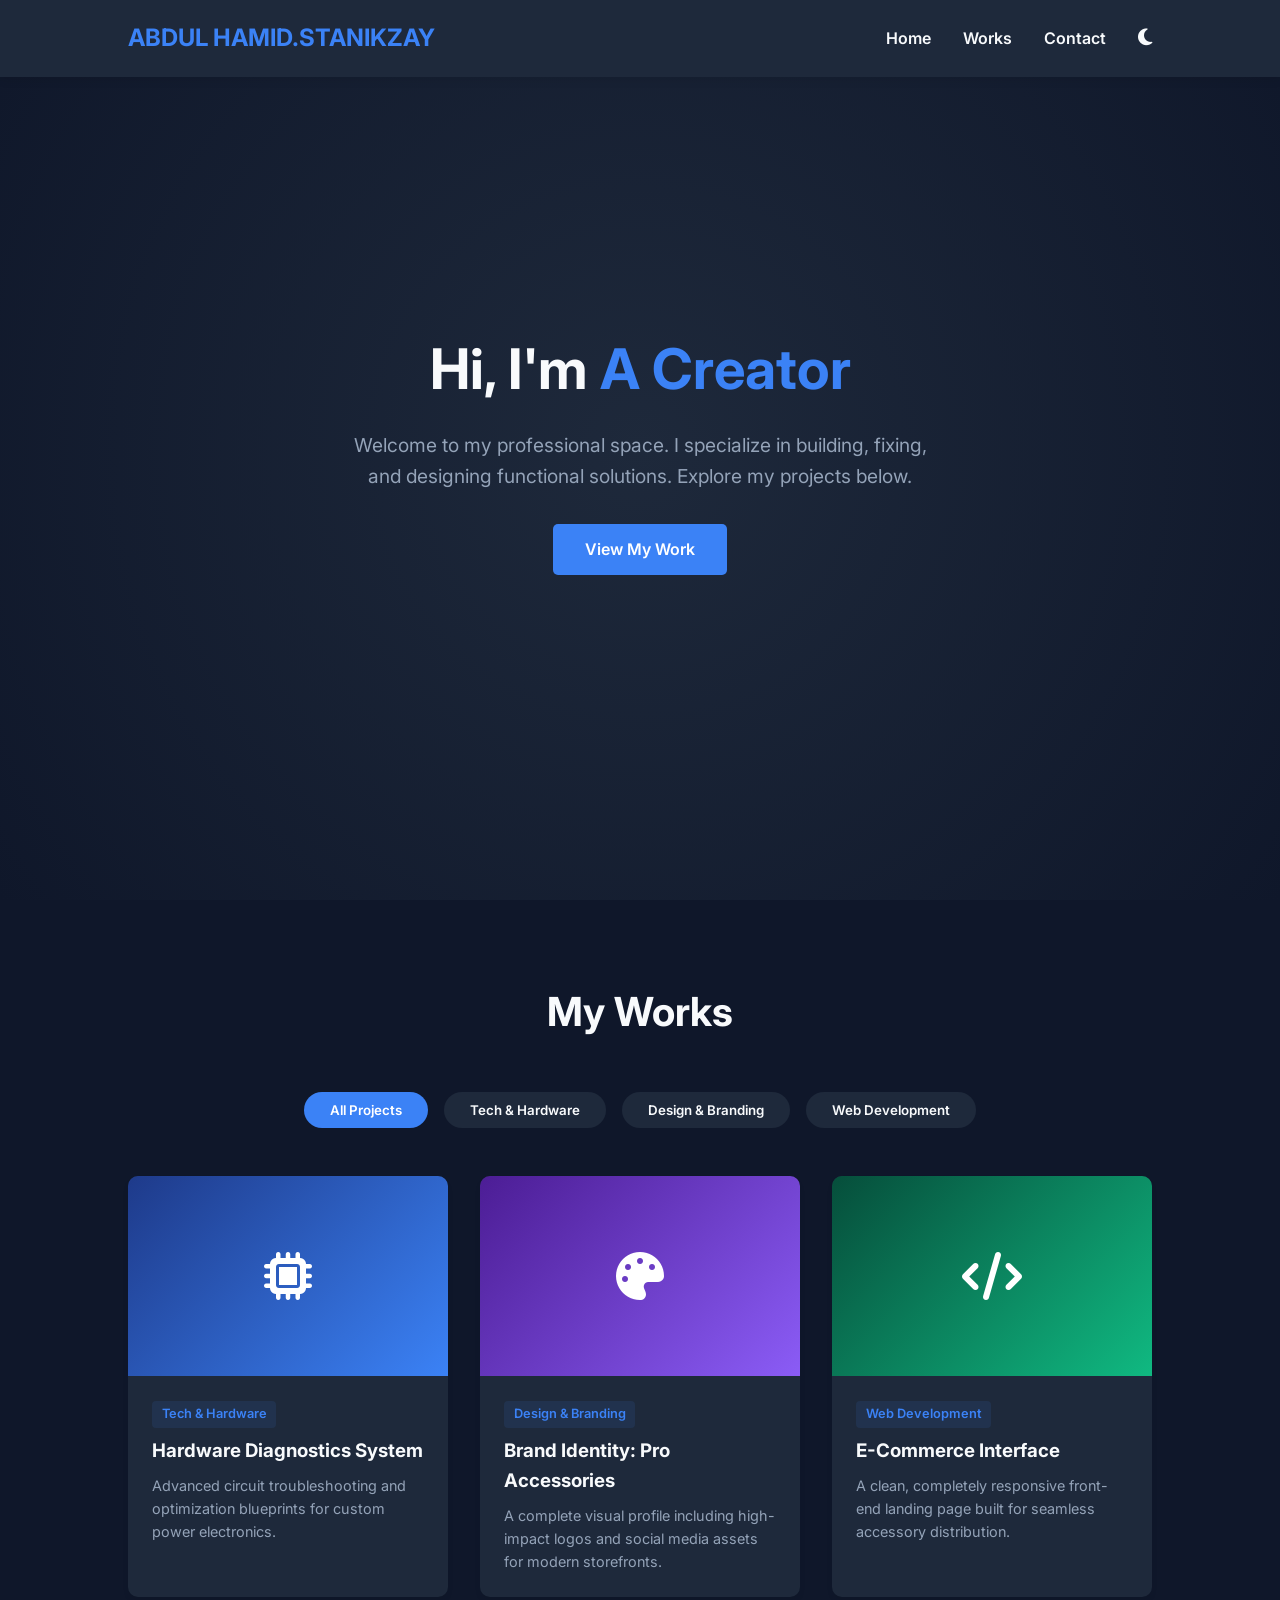
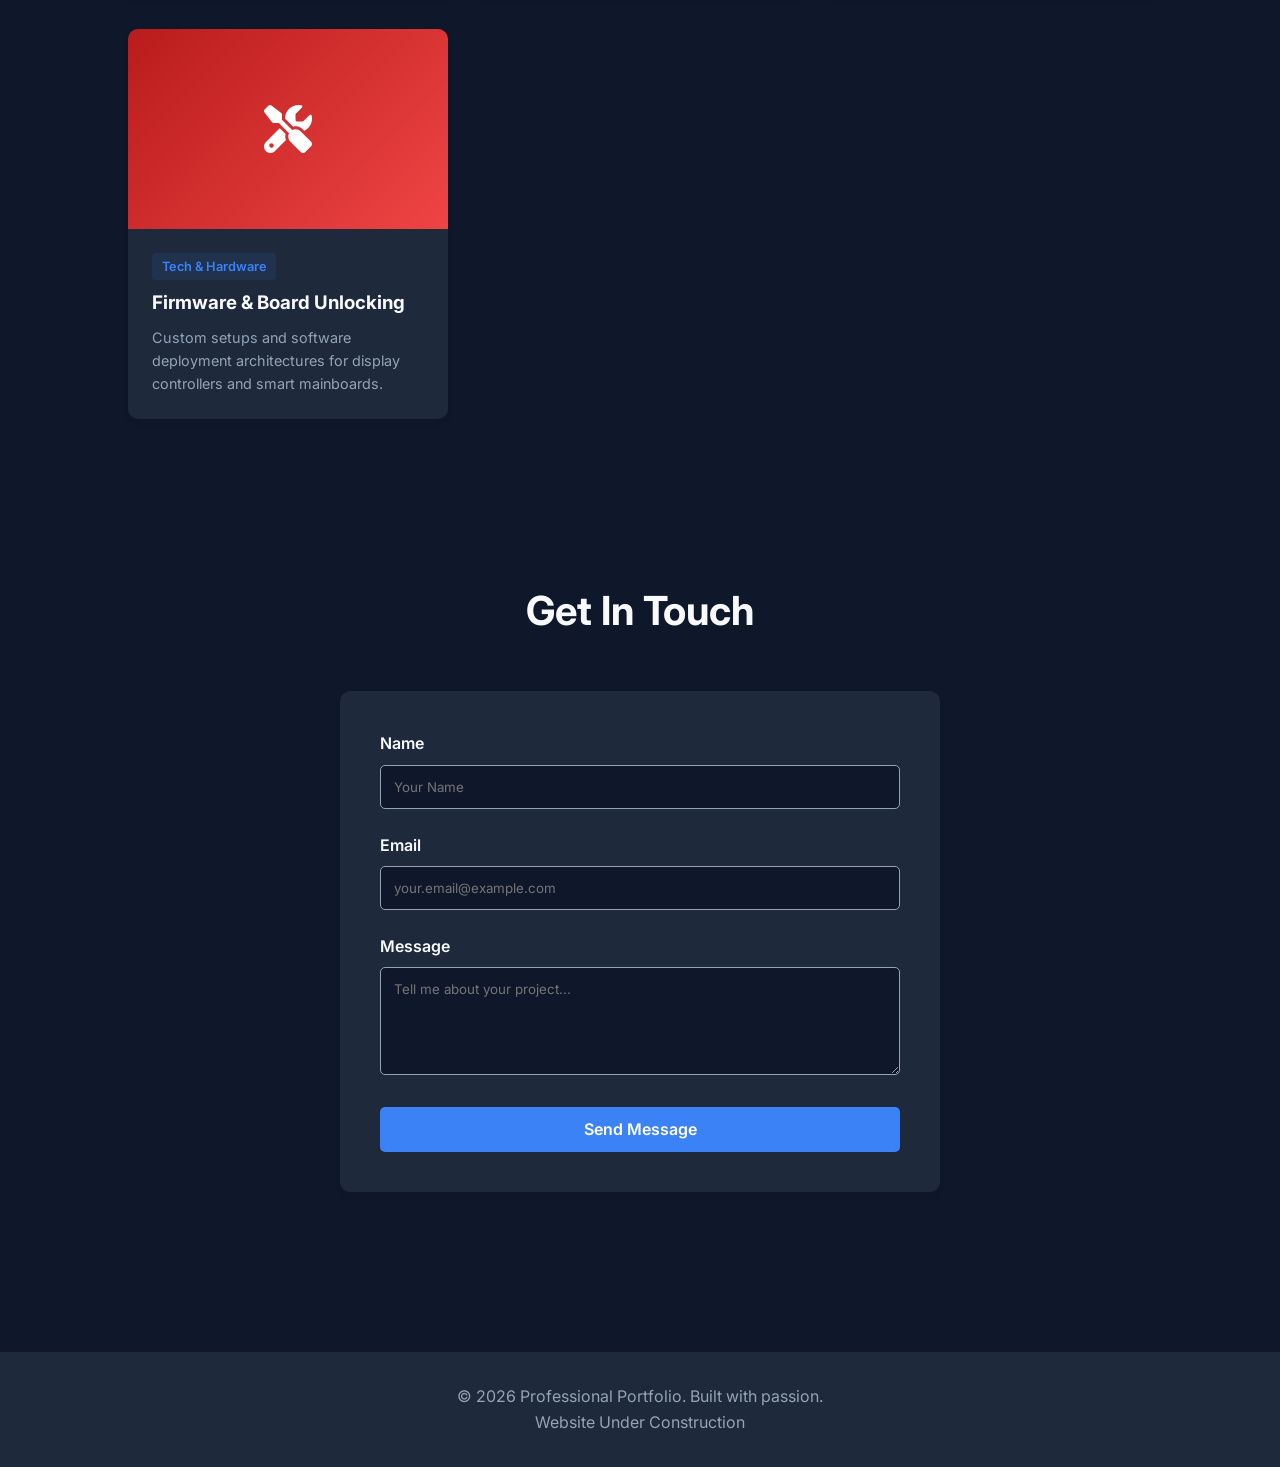
==== index.html @ 7d8b36dd "Update index.html" ====
<!DOCTYPE html>
<html lang="en">
<head>
    <meta charset="UTF-8">
    <meta name="viewport" content="width=device-width, initial-scale=1.0">
    <title>My Professional Portfolio</title>
    <link href="https://fonts.googleapis.com/css2?family=Inter:wght@300;400;600;700&display=swap" rel="stylesheet">
    <link rel="stylesheet" href="https://cdnjs.cloudflare.com/ajax/libs/font-awesome/6.4.0/css/all.min.css">
	<link rel="icon" type="image/png" href="favicon.png">
	<link rel="stylesheet" href="style.css">
</head>
<body>

    <nav>
        <a href="#" class="logo">ABDUL HAMID.STANIKZAY</a>
        <ul class="nav-links">
            <li><a href="#">Home</a></li>
            <li><a href="#works">Works</a></li>
            <li><a href="#contact">Contact</a></li>
            <li>
                <button class="theme-toggle" id="themeBtn" aria-label="Toggle Theme">
                    <i class="fas fa-moon"></i>
                </button>
            </li>
        </ul>
    </nav>

    <header>
        <h1>Hi, I'm <span>A Creator</span></h1>
        <p>Welcome to my professional space. I specialize in building, fixing, and designing functional solutions. Explore my projects below.</p>
        <a href="#works" class="btn">View My Work</a>
    </header>

    <section id="works">
        <h2>My Works</h2>
        
        <div class="filter-buttons">
            <button class="filter-btn active" data-filter="all">All Projects</button>
            <button class="filter-btn" data-filter="tech">Tech & Hardware</button>
            <button class="filter-btn" data-filter="design">Design & Branding</button>
            <button class="filter-btn" data-filter="web">Web Development</button>
        </div>

        <div class="projects-grid" id="projectsContainer">
            <div class="project-card" data-category="tech">
                <div class="project-img" style="background: linear-gradient(135deg, #1e3a8a, #3b82f6);"><i class="fas fa-microchip"></i></div>
                <div class="project-info">
                    <span class="project-tag">Tech & Hardware</span>
                    <h3>Hardware Diagnostics System</h3>
                    <p>Advanced circuit troubleshooting and optimization blueprints for custom power electronics.</p>
                </div>
            </div>

            <div class="project-card" data-category="design">
                <div class="project-img" style="background: linear-gradient(135deg, #4c1d95, #8b5cf6);"><i class="fas fa-palette"></i></div>
                <div class="project-info">
                    <span class="project-tag">Design & Branding</span>
                    <h3>Brand Identity: Pro Accessories</h3>
                    <p>A complete visual profile including high-impact logos and social media assets for modern storefronts.</p>
                </div>
            </div>

            <div class="project-card" data-category="web">
                <div class="project-img" style="background: linear-gradient(135deg, #064e3b, #10b981);"><i class="fas fa-code"></i></div>
                <div class="project-info">
                    <span class="project-tag">Web Development</span>
                    <h3>E-Commerce Interface</h3>
                    <p>A clean, completely responsive front-end landing page built for seamless accessory distribution.</p>
                </div>
            </div>
            
            <div class="project-card" data-category="tech">
                <div class="project-img" style="background: linear-gradient(135deg, #b91c1c, #ef4444);"><i class="fas fa-tools"></i></div>
                <div class="project-info">
                    <span class="project-tag">Tech & Hardware</span>
                    <h3>Firmware & Board Unlocking</h3>
                    <p>Custom setups and software deployment architectures for display controllers and smart mainboards.</p>
                </div>
            </div>
        </div>
    </section>

    <section id="contact">
        <h2>Get In Touch</h2>
        <div class="contact-container">
            <form action="https://formspree.io/f/mjgzjnlo" method="POST">
                <div class="form-group">
                    <label for="name">Name</label>
                    <input type="text" id="name" name="name" required placeholder="Your Name">
                </div>
                <div class="form-group">
                    <label for="email">Email</label>
                    <input type="email" id="email" name="_replyto" required placeholder="your.email@example.com">
                </div>
                <div class="form-group">
                    <label for="message">Message</label>
                    <textarea id="message" name="message" rows="5" required placeholder="Tell me about your project..."></textarea>
                </div>
                <button type="submit" class="btn" style="width: 100%;">Send Message</button>
            </form>
        </div>
    </section>

    <footer>
        <p>&copy; 2026 Professional Portfolio. Built with passion.</p>
	<p>Website Under Construction</p>
    </footer>

    <script>
        // Theme Toggle Logic
        const themeBtn = document.getElementById('themeBtn');
        const body = document.body;
        
        themeBtn.addEventListener('click', () => {
            const currentTheme = body.getAttribute('data-theme');
            if (currentTheme === 'light') {
                body.removeAttribute('data-theme');
                themeBtn.innerHTML = '<i class="fas fa-moon"></i>';
            } else {
                body.setAttribute('data-theme', 'light');
                themeBtn.innerHTML = '<i class="fas fa-sun"></i>';
            }
        });

        // Dynamic Project Filtering Logic
        const filterButtons = document.querySelectorAll('.filter-btn');
        const projectCards = document.querySelectorAll('.project-card');

        filterButtons.forEach(button => {
            button.addEventListener('click', () => {
                filterButtons.forEach(btn => btn.classList.remove('active'));
                button.classList.add('active');

                const filterValue = button.getAttribute('data-filter');

                projectCards.forEach(card => {
                    if (filterValue === 'all' || card.getAttribute('data-category') === filterValue) {
                        card.style.display = 'block';
                        setTimeout(() => card.style.opacity = '1', 50);
                    } else {
                        card.style.opacity = '0';
                        card.style.display = 'none';
                    }
                });
            });
        });
    </script>
</body>
</html>
---- style.css ----
:root {
    --bg-primary: #0f172a;
    --bg-secondary: #1e293b;
    --text-primary: #f8fafc;
    --text-secondary: #94a3b8;
    --accent: #3b82f6;
    --accent-hover: #2563eb;
    --card-bg: #1e293b;
    --transition: all 0.3s ease;
}

[data-theme="light"] {
    --bg-primary: #f8fafc;
    --bg-secondary: #ffffff;
    --text-primary: #0f172a;
    --text-secondary: #64748b;
    --card-bg: #ffffff;
    --accent: #2563eb;
}

* {
    margin: 0;
    padding: 0;
    box-sizing: border-box;
    font-family: 'Inter', sans-serif;
}

body {
    background-color: var(--bg-primary);
    color: var(--text-primary);
    transition: var(--transition);
    line-height: 1.6;
}

/* Navigation */
nav {
    position: fixed;
    top: 0;
    width: 100%;
    background-color: var(--bg-secondary);
    display: flex;
    justify-content: space-between;
    align-items: center;
    padding: 1.2rem 10%;
    box-shadow: 0 2px 10px rgba(0,0,0,0.1);
    z-index: 1000;
    transition: var(--transition);
}

.logo {
    font-size: 1.5rem;
    font-weight: 700;
    color: var(--accent);
    text-decoration: none;
}

.nav-links {
    display: flex;
    list-style: none;
    gap: 2rem;
    align-items: center;
}

.nav-links a {
    color: var(--text-primary);
    text-decoration: none;
    font-weight: 600;
    transition: var(--transition);
}

.nav-links a:hover {
    color: var(--accent);
}

.theme-toggle {
    background: none;
    border: none;
    color: var(--text-primary);
    cursor: pointer;
    font-size: 1.2rem;
    transition: var(--transition);
}

/* Hero Section */
header {
    min-height: 100vh;
    display: flex;
    flex-direction: column;
    justify-content: center;
    align-items: center;
    text-align: center;
    padding: 0 1rem;
    background: radial-gradient(circle at center, var(--bg-secondary) 0%, var(--bg-primary) 100%);
}

header h1 {
    font-size: 3.5rem;
    margin-bottom: 1rem;
}

header h1 span {
    color: var(--accent);
}

header p {
    font-size: 1.2rem;
    color: var(--text-secondary);
    max-width: 600px;
    margin-bottom: 2rem;
}

.btn {
    background-color: var(--accent);
    color: white;
    padding: 0.8rem 2rem;
    border: none;
    border-radius: 5px;
    font-size: 1rem;
    font-weight: 600;
    cursor: pointer;
    text-decoration: none;
    transition: var(--transition);
}

.btn:hover {
    background-color: var(--accent-hover);
    transform: translateY(-2px);
}

/* Main Content Layout */
section {
    padding: 5rem 10%;
}

section h2 {
    text-align: center;
    font-size: 2.5rem;
    margin-bottom: 3rem;
    position: relative;
}

/* Portfolio / Works Section */
.filter-buttons {
    display: flex;
    justify-content: center;
    gap: 1rem;
    margin-bottom: 3rem;
    flex-wrap: wrap;
}

.filter-btn {
    background: var(--bg-secondary);
    color: var(--text-primary);
    border: 2px solid transparent;
    padding: 0.5rem 1.5rem;
    border-radius: 20px;
    cursor: pointer;
    font-weight: 600;
    transition: var(--transition);
}

.filter-btn.active, .filter-btn:hover {
    background: var(--accent);
    color: white;
}

.projects-grid {
    display: grid;
    grid-template-columns: repeat(auto-fill, minmax(300px, 1fr));
    gap: 2rem;
}

.project-card {
    background-color: var(--card-bg);
    border-radius: 10px;
    overflow: hidden;
    box-shadow: 0 4px 6px rgba(0,0,0,0.05);
    transition: var(--transition);
    display: block;
}

.project-card:hover {
    transform: translateY(-5px);
    box-shadow: 0 10px 20px rgba(0,0,0,0.1);
}

.project-img {
    width: 100%;
    height: 200px;
    background-color: #475569;
    display: flex;
    align-items: center;
    justify-content: center;
    color: white;
    font-size: 3rem;
}

.project-info {
    padding: 1.5rem;
}

.project-tag {
    background-color: rgba(59, 130, 246, 0.1);
    color: var(--accent);
    padding: 0.2rem 0.6rem;
    border-radius: 4px;
    font-size: 0.8rem;
    font-weight: 600;
    display: inline-block;
    margin-bottom: 0.5rem;
}

.project-info h3 {
    margin-bottom: 0.5rem;
}

.project-info p {
    color: var(--text-secondary);
    font-size: 0.9rem;
}

/* Contact Section */
.contact-container {
    max-width: 600px;
    margin: 0 auto;
    background-color: var(--bg-secondary);
    padding: 2.5rem;
    border-radius: 10px;
    box-shadow: 0 4px 6px rgba(0,0,0,0.05);
}

.form-group {
    margin-bottom: 1.5rem;
}

.form-group label {
    display: block;
    margin-bottom: 0.5rem;
    font-weight: 600;
}

.form-group input, .form-group textarea {
    width: 100%;
    padding: 0.8rem;
    background-color: var(--bg-primary);
    border: 1px solid var(--text-secondary);
    color: var(--text-primary);
    border-radius: 5px;
    outline: none;
}

.form-group input:focus, .form-group textarea:focus {
    border-color: var(--accent);
}

footer {
    text-align: center;
    padding: 2rem;
    background-color: var(--bg-secondary);
    color: var(--text-secondary);
    margin-top: 5rem;
}

/* Responsive Design */
@media (max-width: 768px) {
    .nav-links { display: none; }
    header h1 { font-size: 2.5rem; }
    section { padding: 5rem 5%; }
}
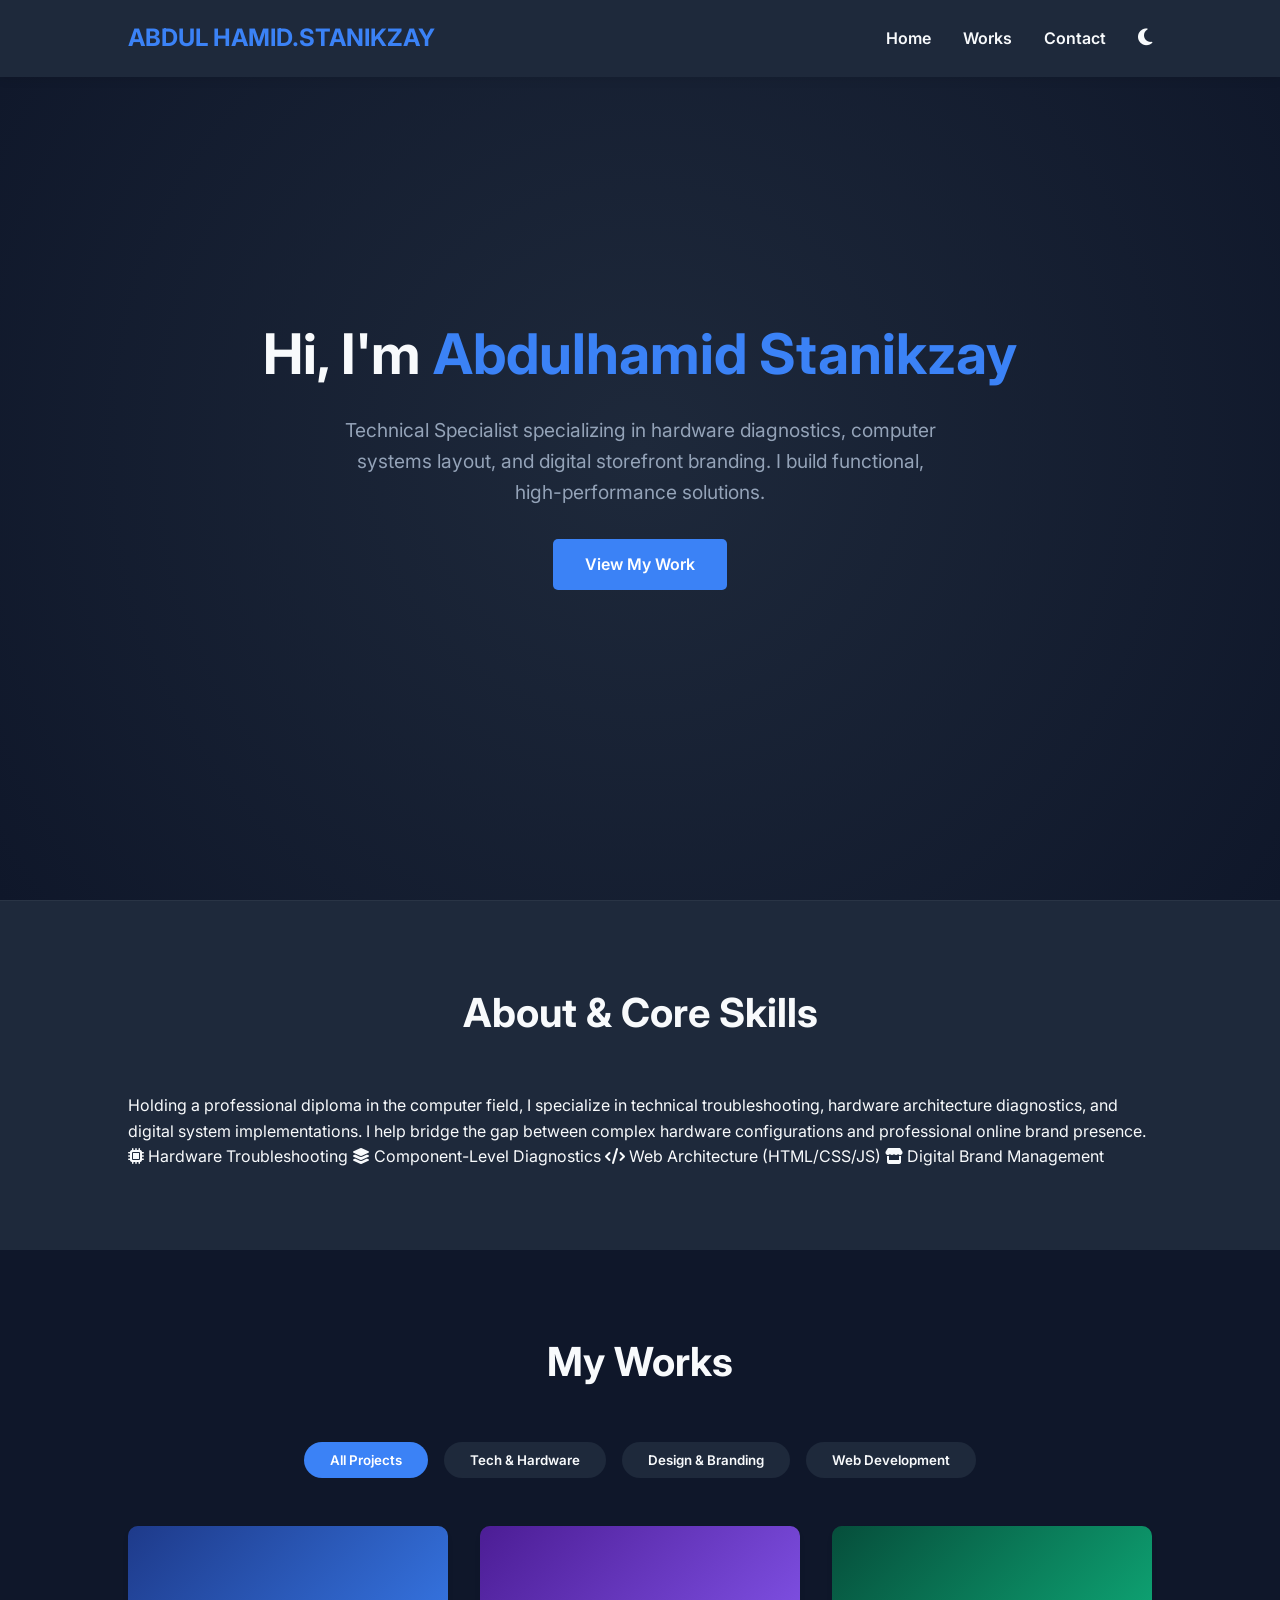
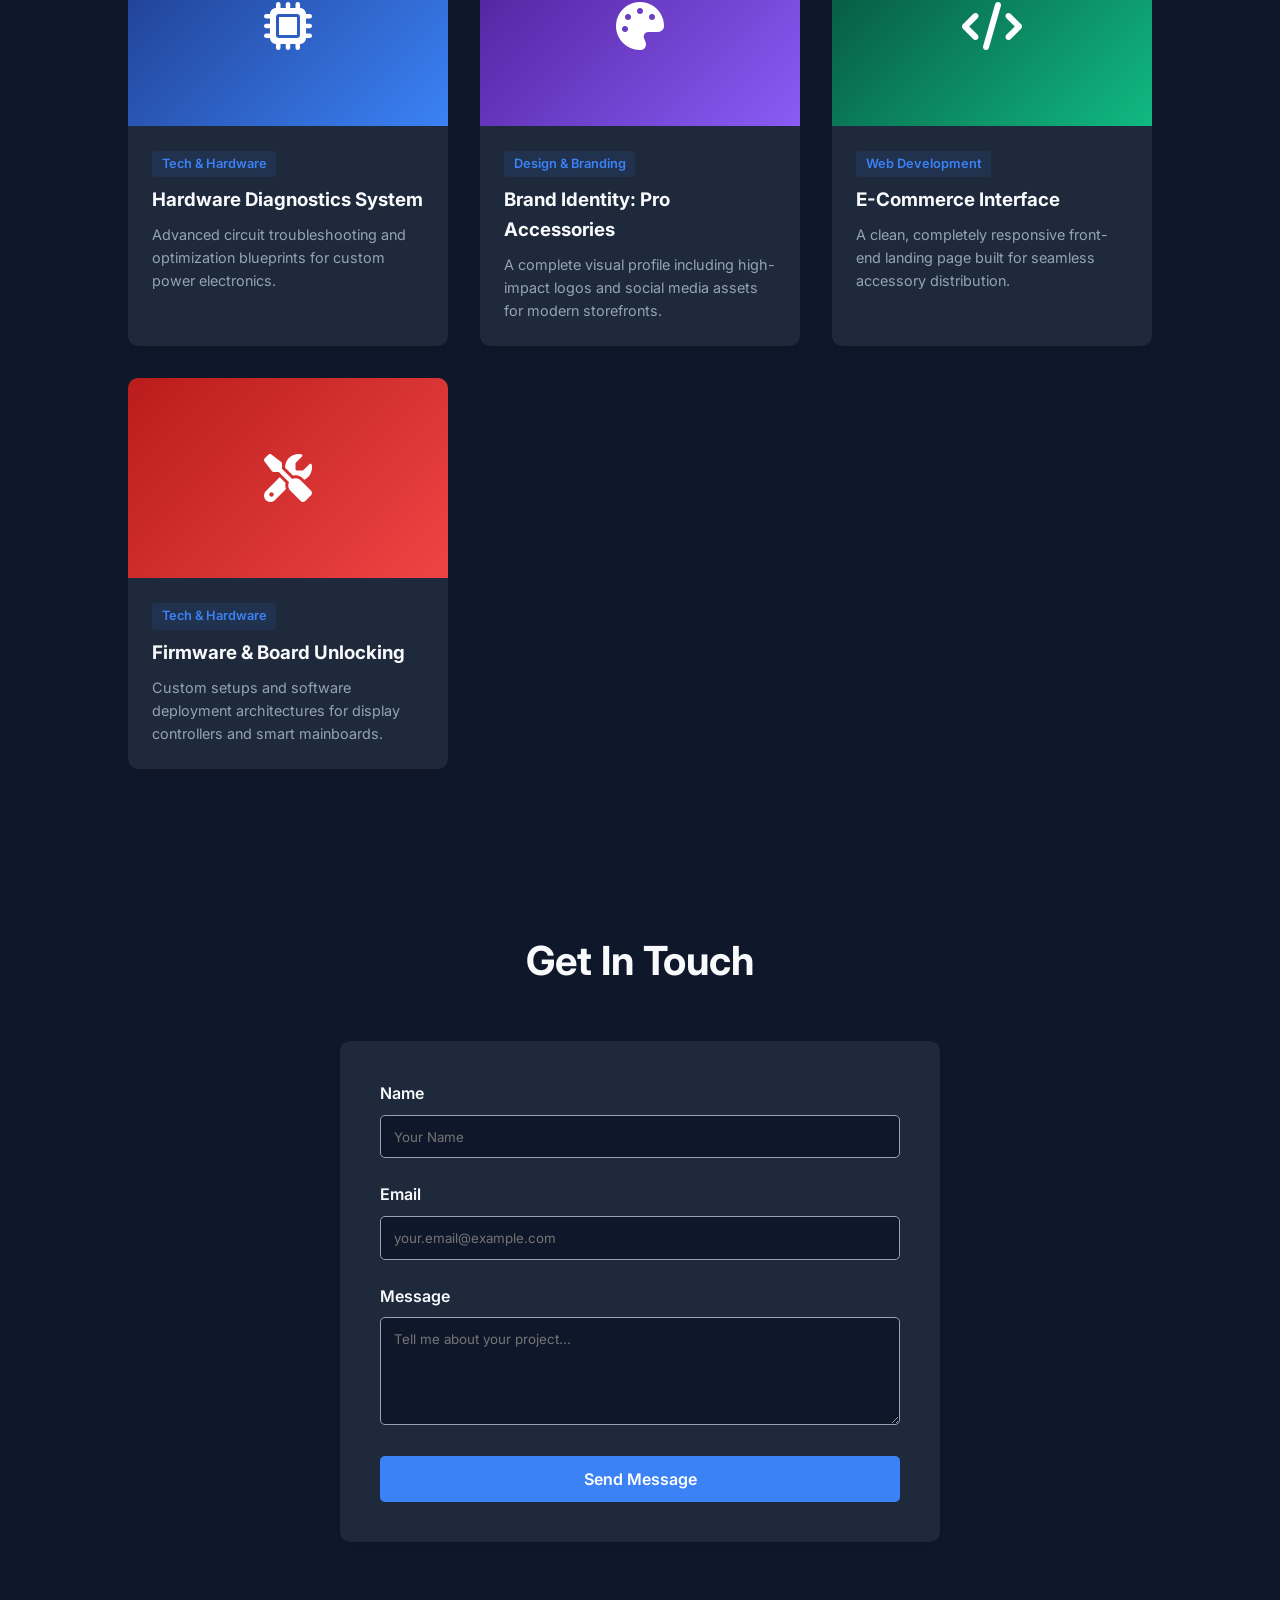
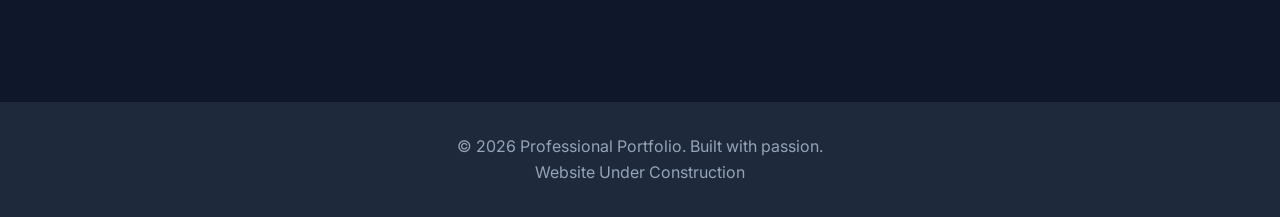
==== commit 445f3f88: "Update personal information and add skills section" ====
--- a/index.html
+++ b/index.html
@@ -26,10 +26,25 @@
     </nav>
 
     <header>
-        <h1>Hi, I'm <span>A Creator</span></h1>
-        <p>Welcome to my professional space. I specialize in building, fixing, and designing functional solutions. Explore my projects below.</p>
+        <h1>Hi, I'm <span>Abdulhamid Stanikzay</span></h1>
+        <p>Technical Specialist specializing in hardware diagnostics, computer systems layout, and digital storefront branding. I build functional, high-performance solutions.</p>
         <a href="#works" class="btn">View My Work</a>
     </header>
+
+    <section id="about" style="background-color: var(--bg-secondary); border-top: 1px solid rgba(255,255,255,0.05);">
+        <h2>About & Core Skills</h2>
+        <div class="about-container">
+            <p class="about-bio">
+                Holding a professional diploma in the computer field, I specialize in technical troubleshooting, hardware architecture diagnostics, and digital system implementations. I help bridge the gap between complex hardware configurations and professional online brand presence.
+            </p>
+            <div class="skills-grid">
+                <span class="skill-badge"><i class="fas fa-microchip"></i> Hardware Troubleshooting</span>
+                <span class="skill-badge"><i class="fas fa-layer-group"></i> Component-Level Diagnostics</span>
+                <span class="skill-badge"><i class="fas fa-code"></i> Web Architecture (HTML/CSS/JS)</span>
+                <span class="skill-badge"><i class="fas fa-store"></i> Digital Brand Management</span>
+            </div>
+        </div>
+    </section>
 
     <section id="works">
         <h2>My Works</h2>
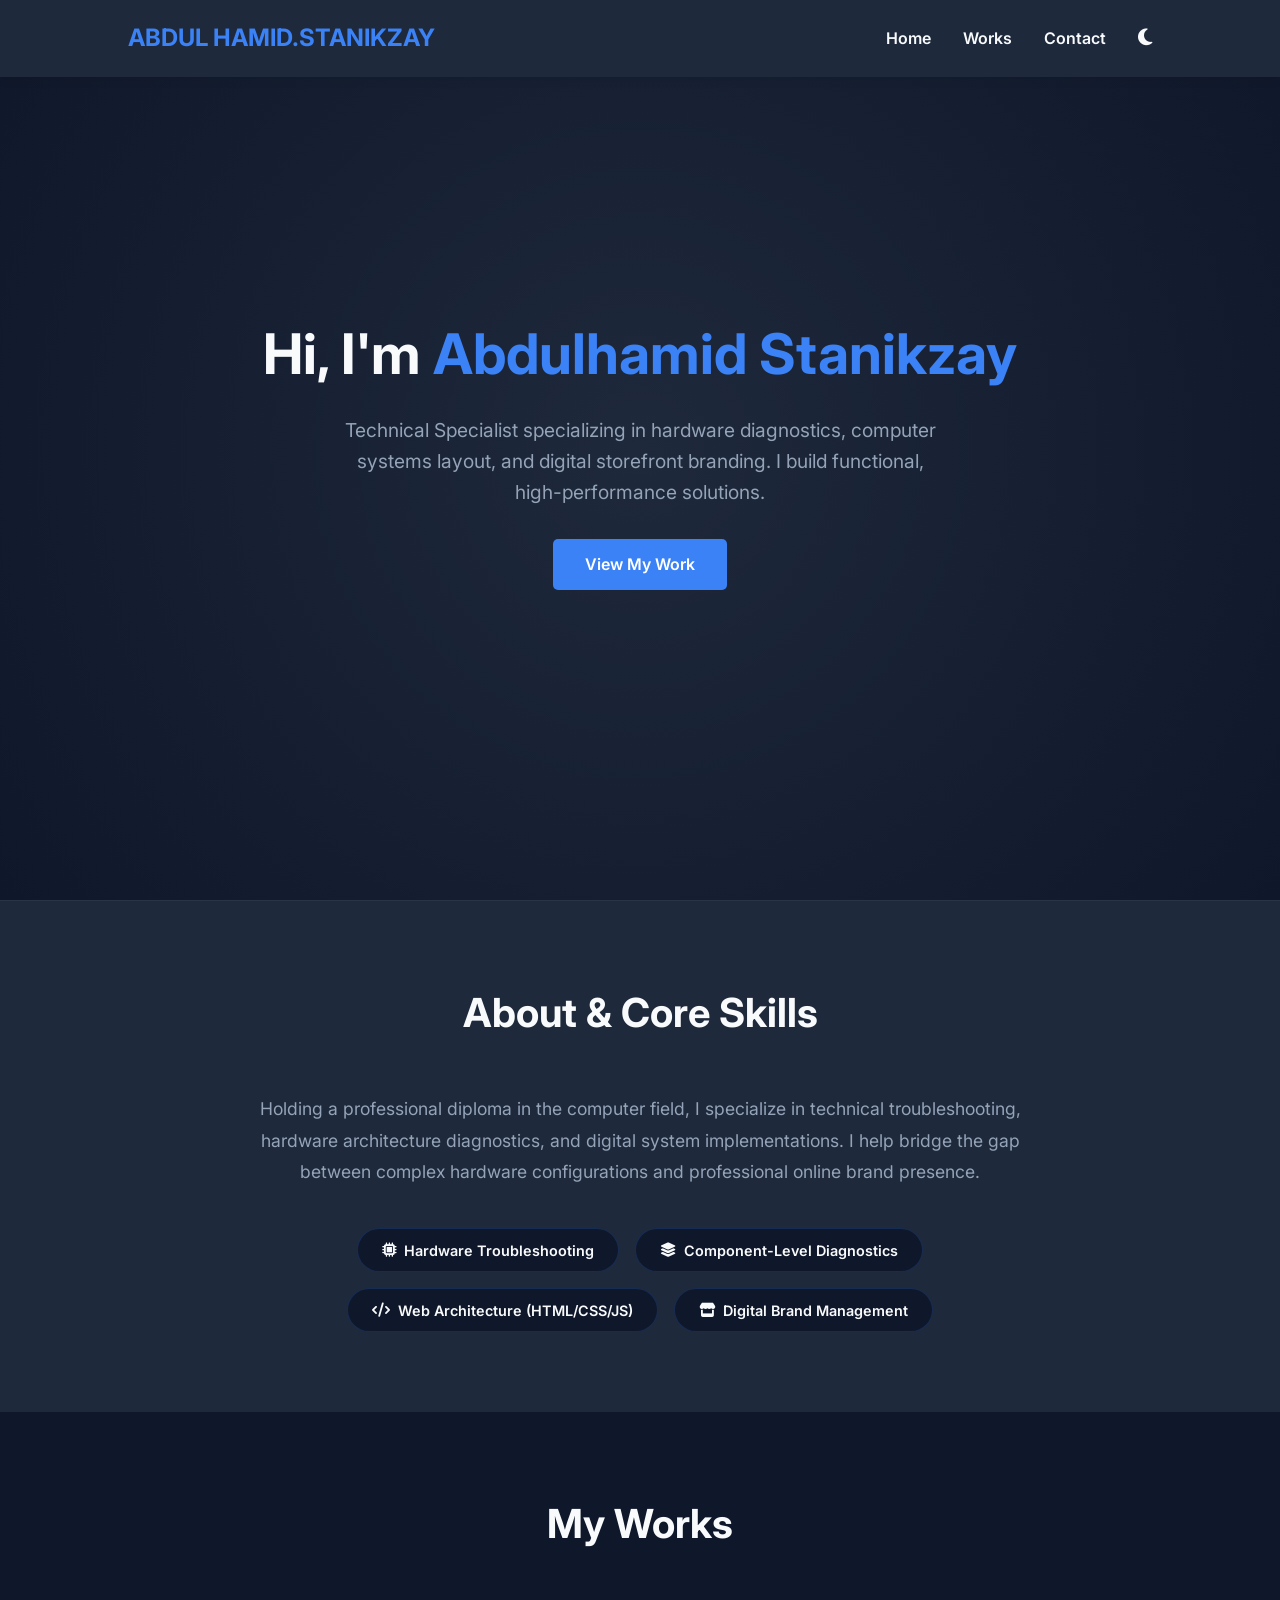
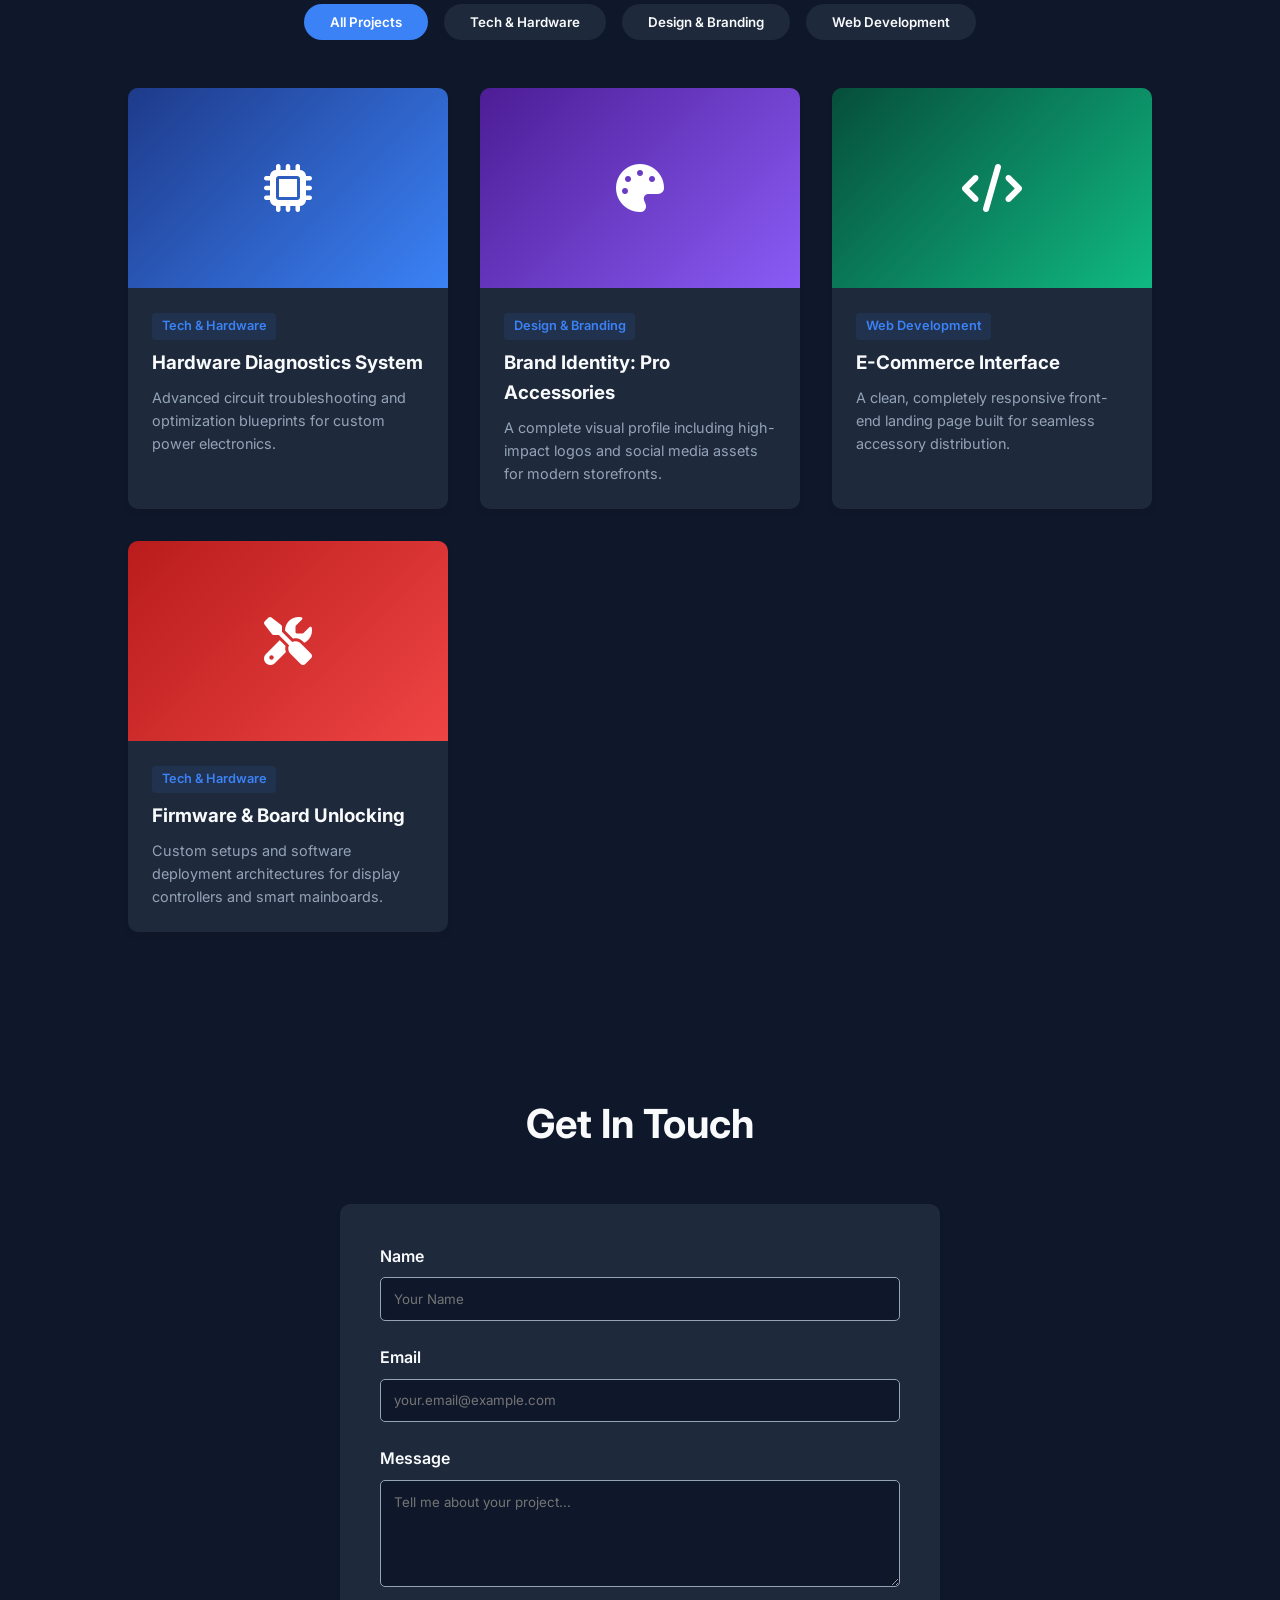
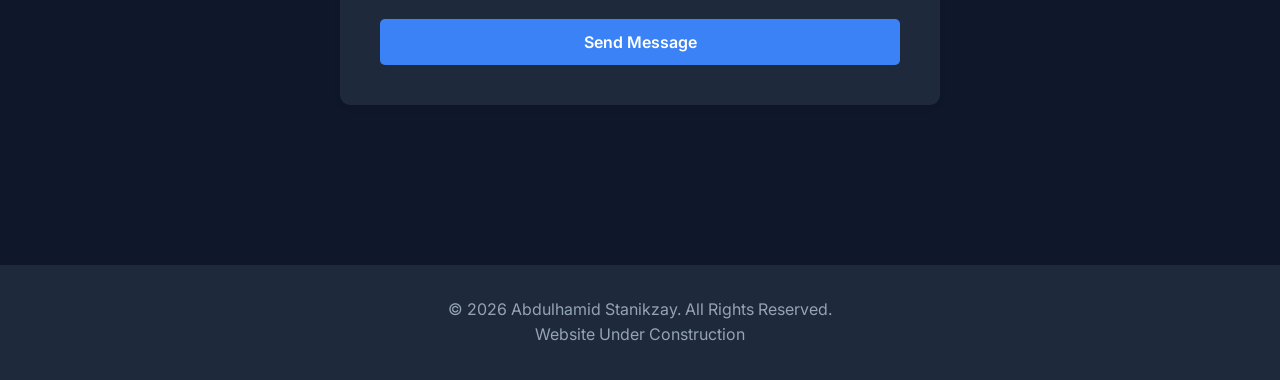
==== commit cddef450: "Update footer copyright information" ====
--- a/index.html
+++ b/index.html
@@ -117,7 +117,7 @@
     </section>
 
     <footer>
-        <p>&copy; 2026 Professional Portfolio. Built with passion.</p>
+        <p>&copy; 2026 Abdulhamid Stanikzay. All Rights Reserved.</p>
 	<p>Website Under Construction</p>
     </footer>
 
--- a/style.css
+++ b/style.css
@@ -267,3 +267,43 @@
     header h1 { font-size: 2.5rem; }
     section { padding: 5rem 5%; }
 }
+
+/* About Section Custom Styling */
+.about-container {
+    max-width: 800px;
+    margin: 0 auto;
+    text-align: center;
+}
+
+.about-bio {
+    font-size: 1.1rem;
+    color: var(--text-secondary);
+    margin-bottom: 2.5rem;
+    line-height: 1.8;
+}
+
+.skills-grid {
+    display: flex;
+    justify-content: center;
+    gap: 1rem;
+    flex-wrap: wrap;
+}
+
+.skill-badge {
+    background-color: var(--bg-primary);
+    color: var(--text-primary);
+    padding: 0.6rem 1.5rem;
+    border-radius: 30px;
+    font-weight: 600;
+    font-size: 0.9rem;
+    border: 1px solid rgba(59, 130, 246, 0.2);
+    display: inline-flex;
+    align-items: center;
+    gap: 0.5rem;
+    transition: var(--transition);
+}
+
+.skill-badge:hover {
+    border-color: var(--accent);
+    transform: translateY(-2px);
+}
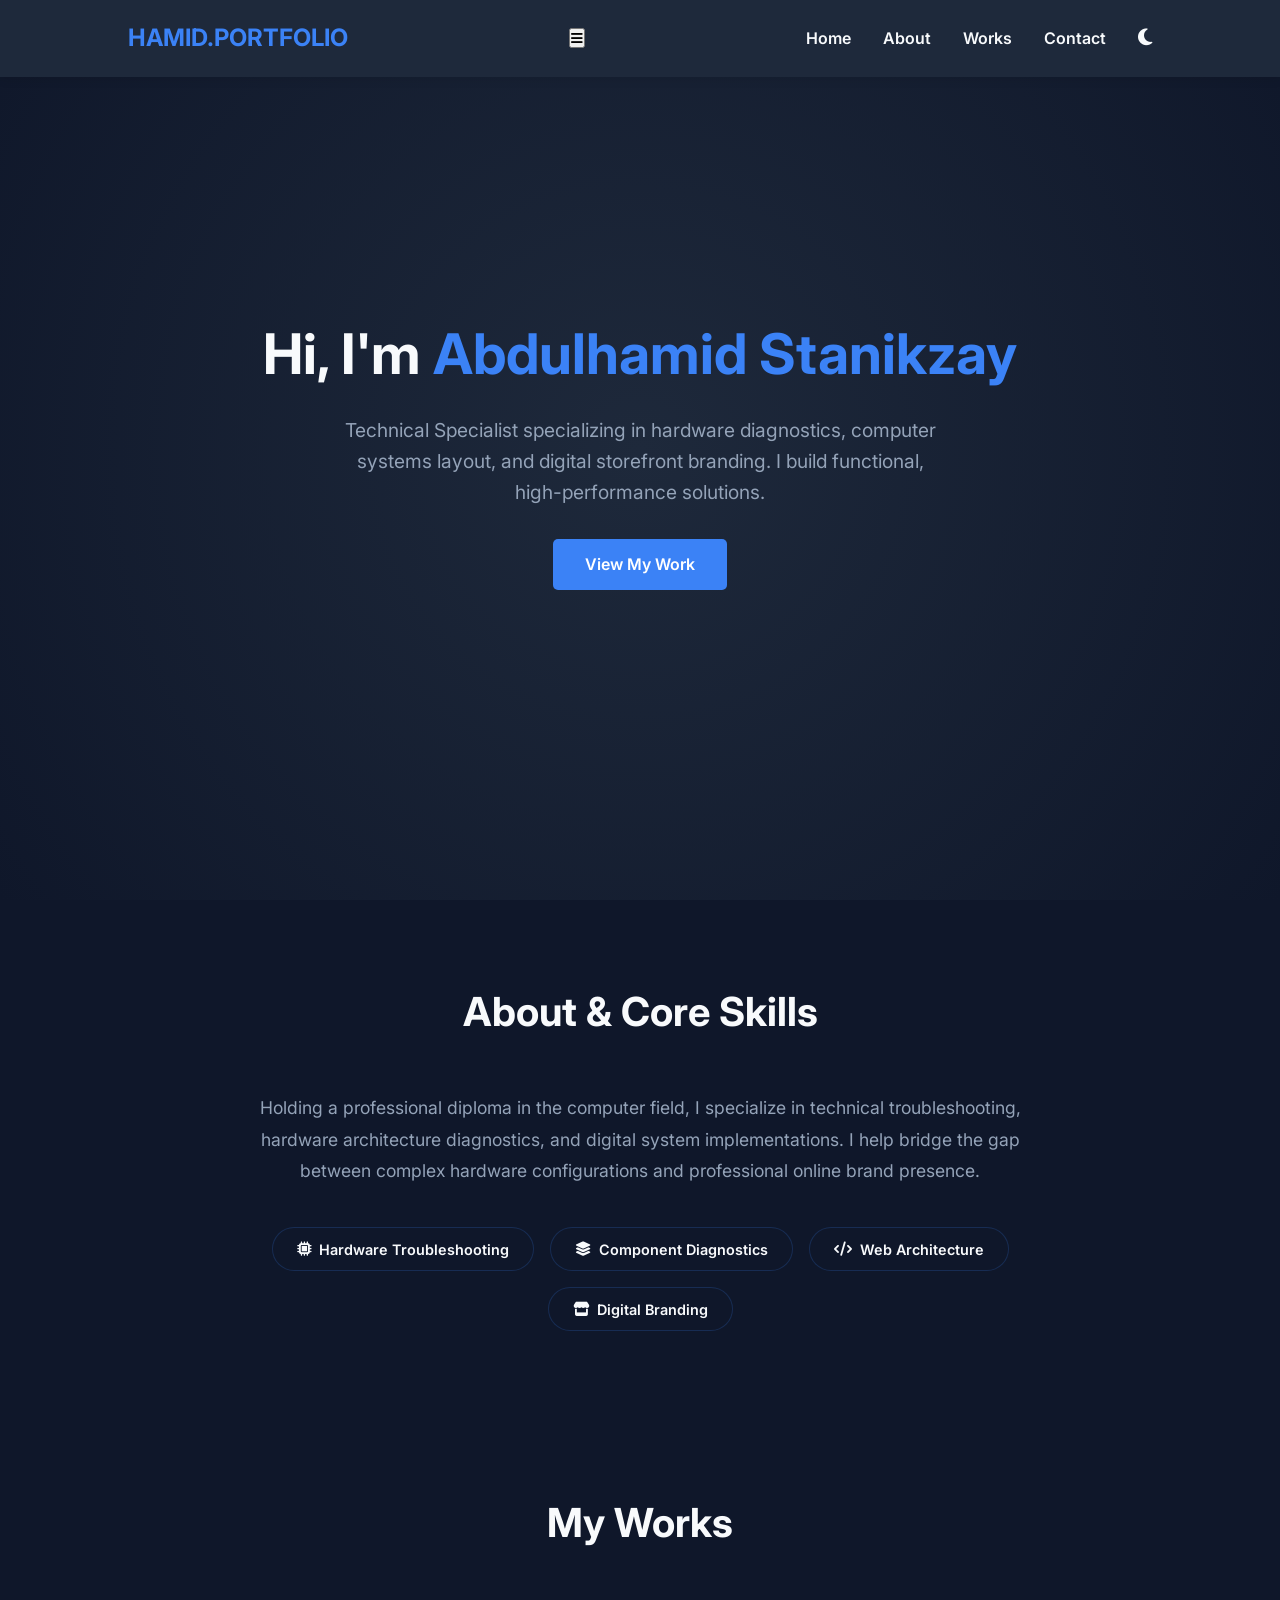
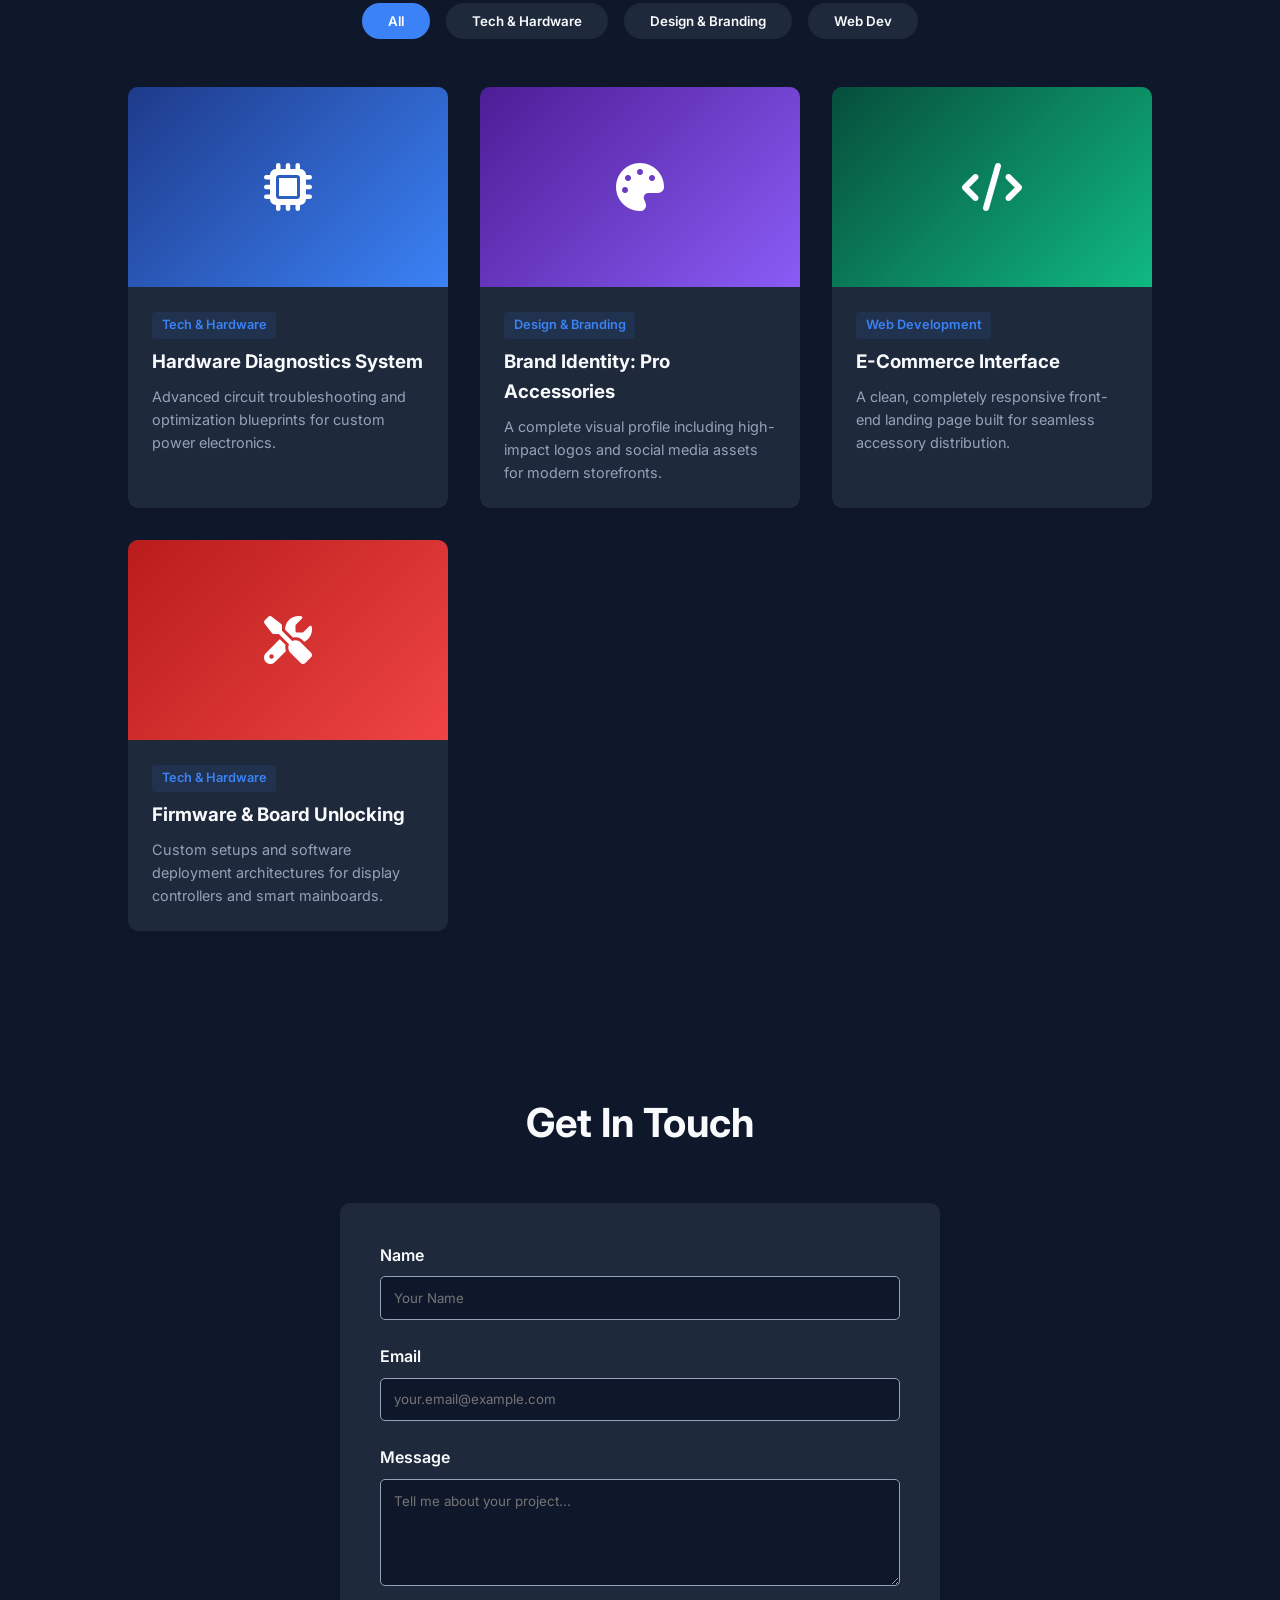
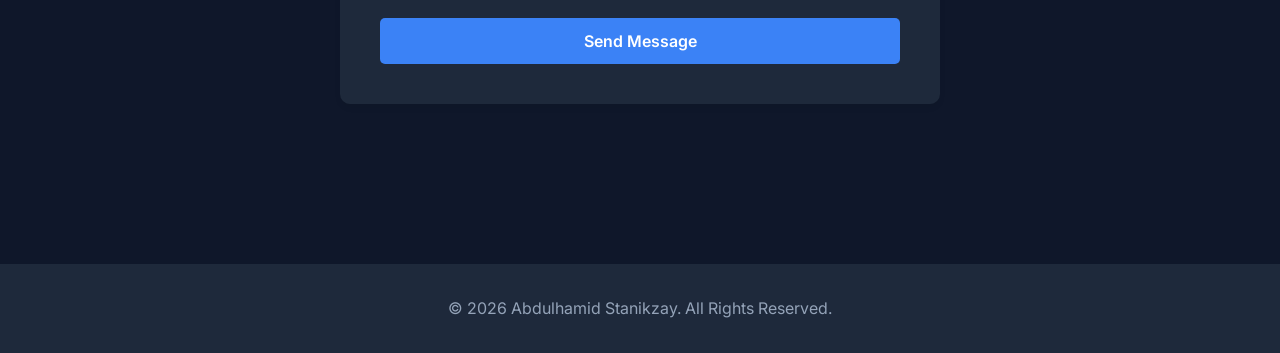
==== commit 5e69346b: "Update portfolio title and navigation elements" ====
--- a/index.html
+++ b/index.html
@@ -3,18 +3,24 @@
 <head>
     <meta charset="UTF-8">
     <meta name="viewport" content="width=device-width, initial-scale=1.0">
-    <title>My Professional Portfolio</title>
+    <title>Abdulhamid Stanikzay | Portfolio</title>
     <link href="https://fonts.googleapis.com/css2?family=Inter:wght@300;400;600;700&display=swap" rel="stylesheet">
     <link rel="stylesheet" href="https://cdnjs.cloudflare.com/ajax/libs/font-awesome/6.4.0/css/all.min.css">
-	<link rel="icon" type="image/png" href="favicon.png">
-	<link rel="stylesheet" href="style.css">
+    <link rel="icon" type="image/png" href="favicon.png">
+    <link rel="stylesheet" href="style.css">
 </head>
 <body>
 
     <nav>
-        <a href="#" class="logo">ABDUL HAMID.STANIKZAY</a>
-        <ul class="nav-links">
+        <a href="#" class="logo">HAMID.PORTFOLIO</a>
+        
+        <button class="mobile-menu-toggle" id="mobileMenuBtn" aria-label="Open Menu">
+            <i class="fas fa-bars"></i>
+        </button>
+
+        <ul class="nav-links" id="navLinks">
             <li><a href="#">Home</a></li>
+            <li><a href="#about">About</a></li>
             <li><a href="#works">Works</a></li>
             <li><a href="#contact">Contact</a></li>
             <li>
@@ -31,7 +37,7 @@
         <a href="#works" class="btn">View My Work</a>
     </header>
 
-    <section id="about" style="background-color: var(--bg-secondary); border-top: 1px solid rgba(255,255,255,0.05);">
+    <section id="about">
         <h2>About & Core Skills</h2>
         <div class="about-container">
             <p class="about-bio">
@@ -39,9 +45,9 @@
             </p>
             <div class="skills-grid">
                 <span class="skill-badge"><i class="fas fa-microchip"></i> Hardware Troubleshooting</span>
-                <span class="skill-badge"><i class="fas fa-layer-group"></i> Component-Level Diagnostics</span>
-                <span class="skill-badge"><i class="fas fa-code"></i> Web Architecture (HTML/CSS/JS)</span>
-                <span class="skill-badge"><i class="fas fa-store"></i> Digital Brand Management</span>
+                <span class="skill-badge"><i class="fas fa-layer-group"></i> Component Diagnostics</span>
+                <span class="skill-badge"><i class="fas fa-code"></i> Web Architecture</span>
+                <span class="skill-badge"><i class="fas fa-store"></i> Digital Branding</span>
             </div>
         </div>
     </section>
@@ -50,10 +56,10 @@
         <h2>My Works</h2>
         
         <div class="filter-buttons">
-            <button class="filter-btn active" data-filter="all">All Projects</button>
+            <button class="filter-btn active" data-filter="all">All</button>
             <button class="filter-btn" data-filter="tech">Tech & Hardware</button>
             <button class="filter-btn" data-filter="design">Design & Branding</button>
-            <button class="filter-btn" data-filter="web">Web Development</button>
+            <button class="filter-btn" data-filter="web">Web Dev</button>
         </div>
 
         <div class="projects-grid" id="projectsContainer">
@@ -118,10 +124,32 @@
 
     <footer>
         <p>&copy; 2026 Abdulhamid Stanikzay. All Rights Reserved.</p>
-	<p>Website Under Construction</p>
     </footer>
 
     <script>
+        // Responsive Mobile Menu Drawer Logic
+        const mobileMenuBtn = document.getElementById('mobileMenuBtn');
+        const navLinks = document.getElementById('navLinks');
+
+        mobileMenuBtn.addEventListener('click', () => {
+            navLinks.classList.toggle('mobile-active');
+            // Toggle hamburger icon appearance
+            const icon = mobileMenuBtn.querySelector('i');
+            if(navLinks.classList.contains('mobile-active')) {
+                icon.className = 'fas fa-times';
+            } else {
+                icon.className = 'fas fa-bars';
+            }
+        });
+
+        // Close menu automatically when a link item is tapped on mobile
+        document.querySelectorAll('.nav-links a').forEach(link => {
+            link.addEventListener('click', () => {
+                navLinks.classList.remove('mobile-active');
+                mobileMenuBtn.querySelector('i').className = 'fas fa-bars';
+            });
+        });
+
         // Theme Toggle Logic
         const themeBtn = document.getElementById('themeBtn');
         const body = document.body;
@@ -137,7 +165,7 @@
             }
         });
 
-        // Dynamic Project Filtering Logic
+        // Dynamic Filtering Logic
         const filterButtons = document.querySelectorAll('.filter-btn');
         const projectCards = document.querySelectorAll('.project-card');
 
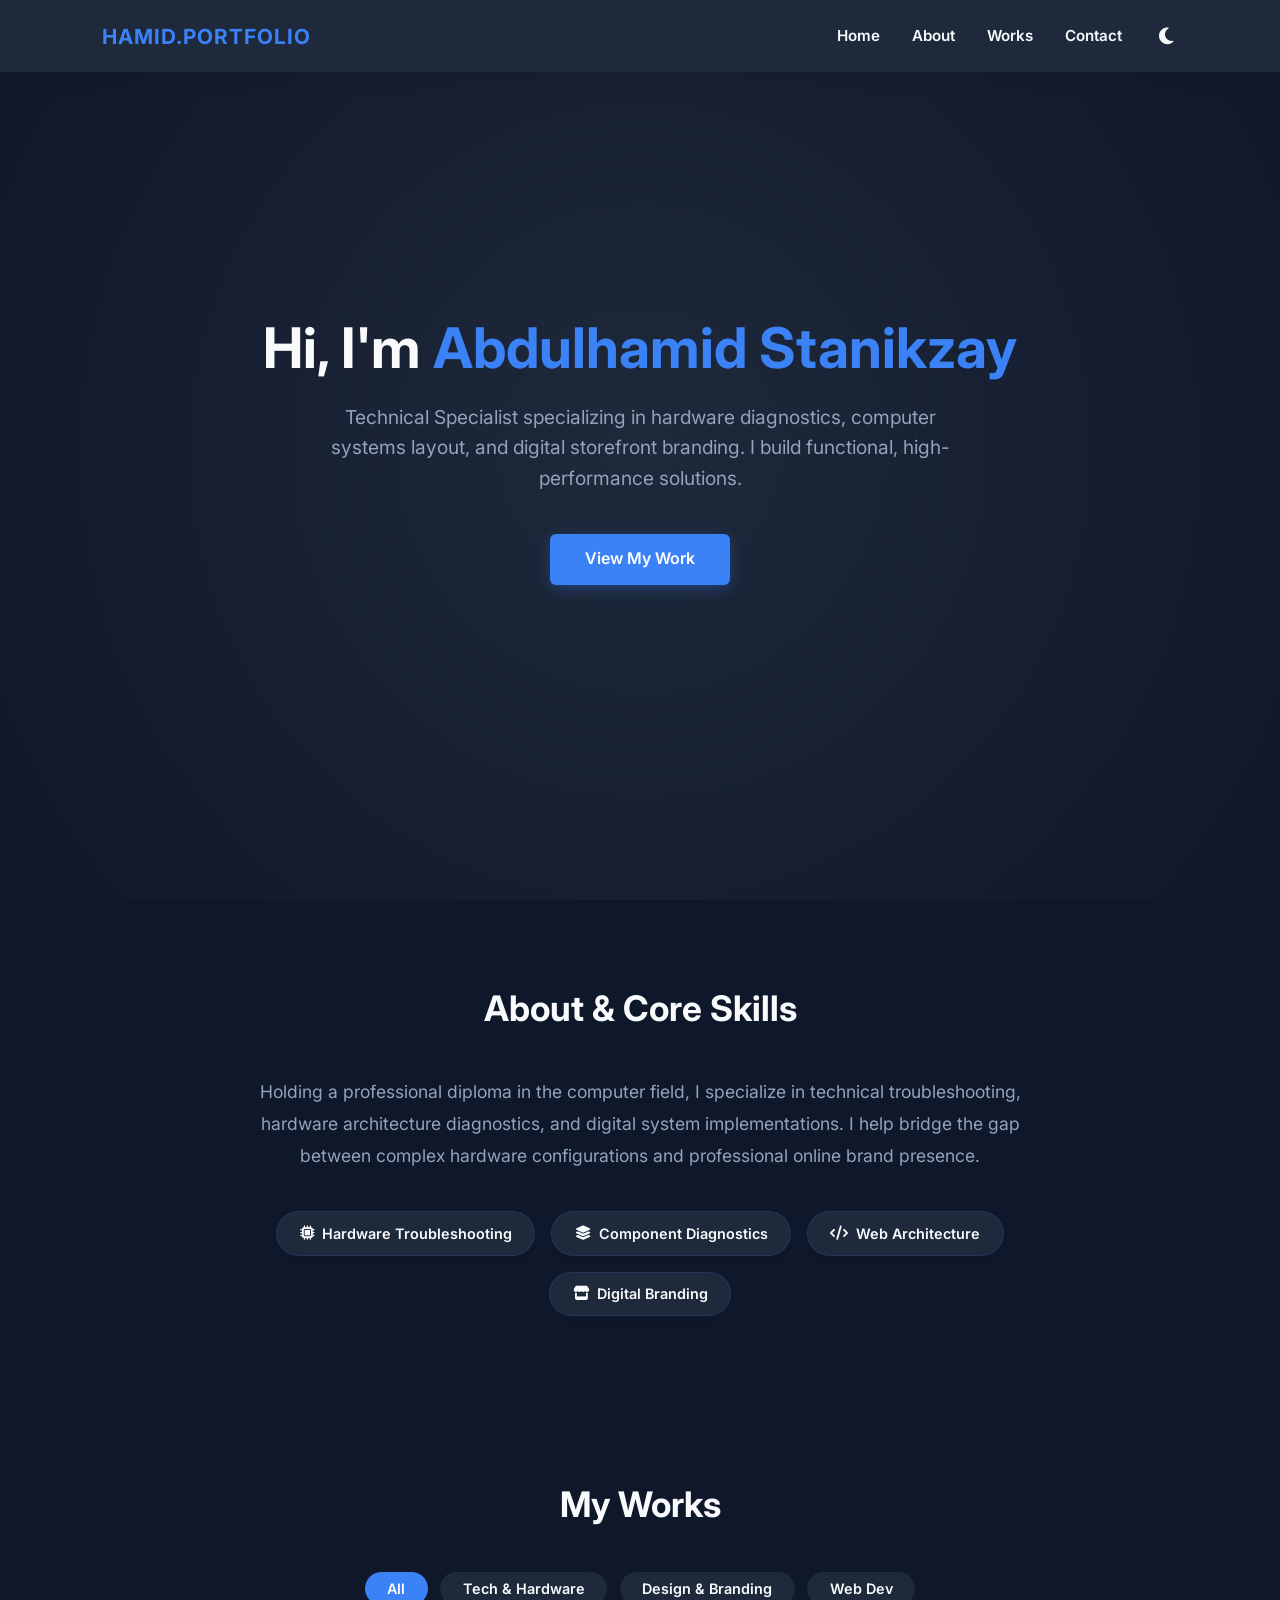
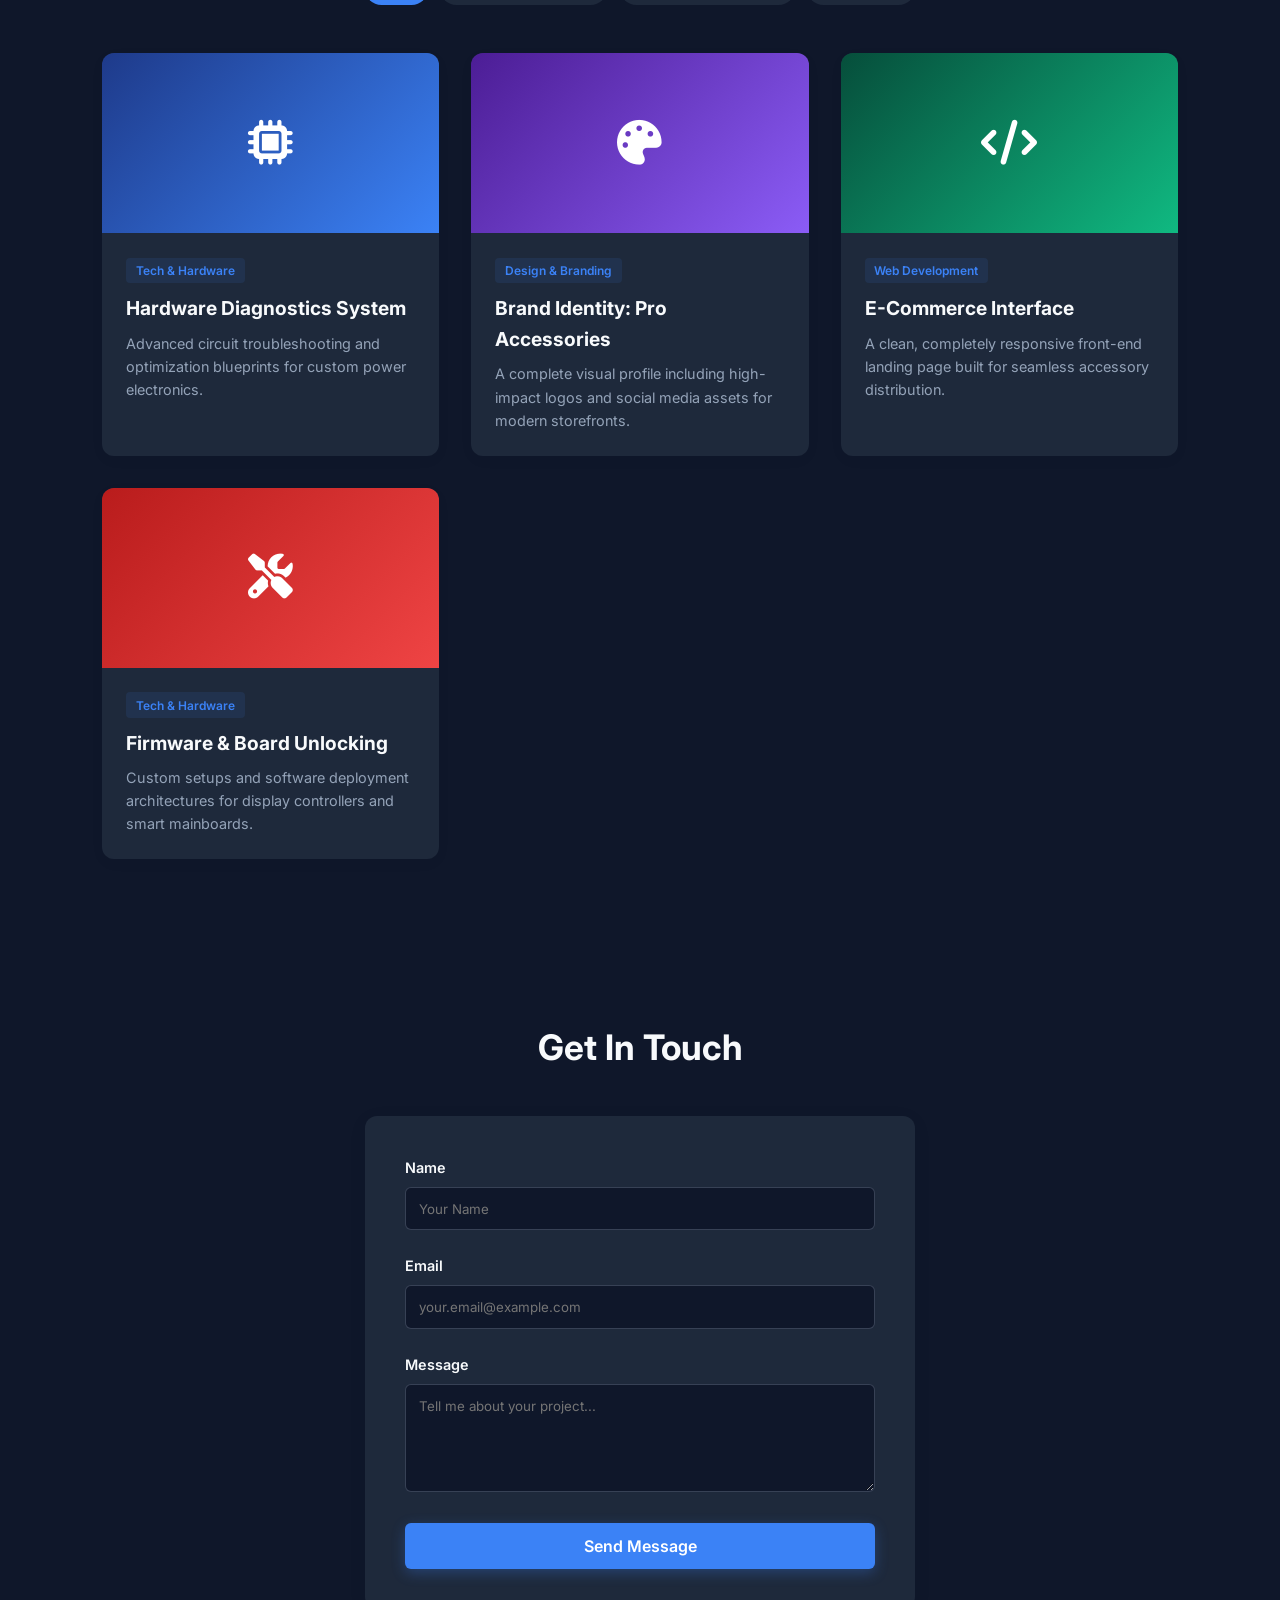
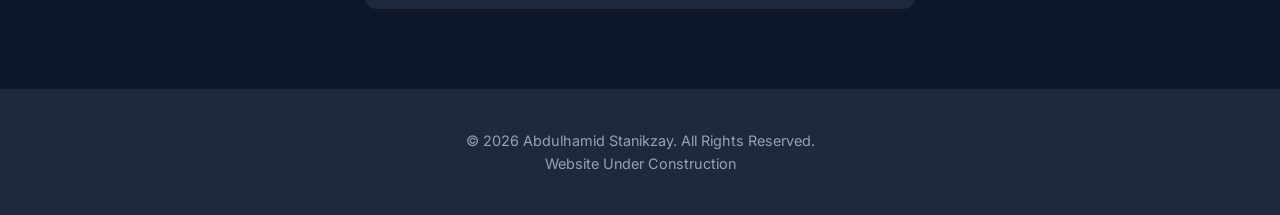
==== commit 502563b1: "Update index.html" ====
--- a/index.html
+++ b/index.html
@@ -124,6 +124,7 @@
 
     <footer>
         <p>&copy; 2026 Abdulhamid Stanikzay. All Rights Reserved.</p>
+        <p>Website Under Construction</p>
     </footer>
 
     <script>
--- a/style.css
+++ b/style.css
@@ -6,7 +6,7 @@
     --accent: #3b82f6;
     --accent-hover: #2563eb;
     --card-bg: #1e293b;
-    --transition: all 0.3s ease;
+    --transition: all 0.3s cubic-bezier(0.4, 0, 0.2, 1);
 }
 
 [data-theme="light"] {
@@ -25,14 +25,19 @@
     font-family: 'Inter', sans-serif;
 }
 
+html {
+    scroll-behavior: smooth;
+}
+
 body {
     background-color: var(--bg-primary);
     color: var(--text-primary);
     transition: var(--transition);
     line-height: 1.6;
-}
-
-/* Navigation */
+    overflow-x: hidden; /* Prevents unwanted horizontal layout shifts */
+}
+
+/* Navigation Architecture */
 nav {
     position: fixed;
     top: 0;
@@ -41,17 +46,18 @@
     display: flex;
     justify-content: space-between;
     align-items: center;
-    padding: 1.2rem 10%;
-    box-shadow: 0 2px 10px rgba(0,0,0,0.1);
+    padding: 1.2rem 8%;
+    box-shadow: 0 4px 20px rgba(0,0,0,0.08);
     z-index: 1000;
     transition: var(--transition);
 }
 
 .logo {
-    font-size: 1.5rem;
+    font-size: 1.3rem;
     font-weight: 700;
     color: var(--accent);
     text-decoration: none;
+    letter-spacing: 1px;
 }
 
 .nav-links {
@@ -66,6 +72,7 @@
     text-decoration: none;
     font-weight: 600;
     transition: var(--transition);
+    font-size: 0.95rem;
 }
 
 .nav-links a:hover {
@@ -79,9 +86,32 @@
     cursor: pointer;
     font-size: 1.2rem;
     transition: var(--transition);
-}
-
-/* Hero Section */
+    padding: 5px;
+}
+
+/* Mobile Menu Toggle Styling Default */
+.mobile-menu-toggle {
+    display: none;
+    background: none;
+    border: none;
+    color: var(--text-primary);
+    font-size: 1.4rem;
+    cursor: pointer;
+}
+
+/* Universal Section Configurations */
+section {
+    padding: 5rem 8%;
+}
+
+section h2 {
+    text-align: center;
+    font-size: 2.2rem;
+    margin-bottom: 2.5rem;
+    font-weight: 700;
+}
+
+/* Hero Interface Area */
 header {
     min-height: 100vh;
     display: flex;
@@ -89,13 +119,14 @@
     justify-content: center;
     align-items: center;
     text-align: center;
-    padding: 0 1rem;
+    padding: 0 1.5rem;
     background: radial-gradient(circle at center, var(--bg-secondary) 0%, var(--bg-primary) 100%);
 }
 
 header h1 {
     font-size: 3.5rem;
-    margin-bottom: 1rem;
+    margin-bottom: 1.2rem;
+    line-height: 1.2;
 }
 
 header h1 span {
@@ -105,45 +136,71 @@
 header p {
     font-size: 1.2rem;
     color: var(--text-secondary);
-    max-width: 600px;
-    margin-bottom: 2rem;
+    max-width: 650px;
+    margin-bottom: 2.5rem;
 }
 
 .btn {
     background-color: var(--accent);
     color: white;
-    padding: 0.8rem 2rem;
+    padding: 0.8rem 2.2rem;
     border: none;
-    border-radius: 5px;
+    border-radius: 6px;
     font-size: 1rem;
     font-weight: 600;
     cursor: pointer;
     text-decoration: none;
     transition: var(--transition);
+    display: inline-block;
+    box-shadow: 0 4px 14px rgba(59, 130, 246, 0.3);
 }
 
 .btn:hover {
     background-color: var(--accent-hover);
     transform: translateY(-2px);
-}
-
-/* Main Content Layout */
-section {
-    padding: 5rem 10%;
-}
-
-section h2 {
+    box-shadow: 0 6px 20px rgba(59, 130, 246, 0.4);
+}
+
+/* About & Skills Section Layout */
+.about-container {
+    max-width: 800px;
+    margin: 0 auto;
     text-align: center;
-    font-size: 2.5rem;
-    margin-bottom: 3rem;
-    position: relative;
-}
-
-/* Portfolio / Works Section */
-.filter-buttons {
+}
+
+.about-bio {
+    font-size: 1.1rem;
+    color: var(--text-secondary);
+    margin-bottom: 2.5rem;
+    line-height: 1.8;
+}
+
+.skills-grid {
     display: flex;
     justify-content: center;
     gap: 1rem;
+    flex-wrap: wrap;
+}
+
+.skill-badge {
+    background-color: var(--card-bg);
+    color: var(--text-primary);
+    padding: 0.6rem 1.4rem;
+    border-radius: 30px;
+    font-weight: 600;
+    font-size: 0.9rem;
+    border: 1px solid rgba(59, 130, 246, 0.15);
+    display: inline-flex;
+    align-items: center;
+    gap: 0.5rem;
+    box-shadow: 0 4px 10px rgba(0,0,0,0.02);
+}
+
+/* Portfolio Work Elements */
+.filter-buttons {
+    display: flex;
+    justify-content: center;
+    gap: 0.8rem;
     margin-bottom: 3rem;
     flex-wrap: wrap;
 }
@@ -151,12 +208,13 @@
 .filter-btn {
     background: var(--bg-secondary);
     color: var(--text-primary);
-    border: 2px solid transparent;
-    padding: 0.5rem 1.5rem;
+    border: none;
+    padding: 0.5rem 1.4rem;
     border-radius: 20px;
     cursor: pointer;
     font-weight: 600;
     transition: var(--transition);
+    font-size: 0.9rem;
 }
 
 .filter-btn.active, .filter-btn:hover {
@@ -166,33 +224,31 @@
 
 .projects-grid {
     display: grid;
-    grid-template-columns: repeat(auto-fill, minmax(300px, 1fr));
+    grid-template-columns: repeat(auto-fill, minmax(280px, 1fr));
     gap: 2rem;
 }
 
 .project-card {
     background-color: var(--card-bg);
-    border-radius: 10px;
+    border-radius: 12px;
     overflow: hidden;
-    box-shadow: 0 4px 6px rgba(0,0,0,0.05);
-    transition: var(--transition);
-    display: block;
+    box-shadow: 0 4px 15px rgba(0,0,0,0.03);
+    transition: var(--transition);
 }
 
 .project-card:hover {
-    transform: translateY(-5px);
-    box-shadow: 0 10px 20px rgba(0,0,0,0.1);
+    transform: translateY(-6px);
+    box-shadow: 0 12px 30px rgba(0,0,0,0.12);
 }
 
 .project-img {
     width: 100%;
-    height: 200px;
-    background-color: #475569;
+    height: 180px;
     display: flex;
     align-items: center;
     justify-content: center;
     color: white;
-    font-size: 3rem;
+    font-size: 2.8rem;
 }
 
 .project-info {
@@ -204,14 +260,15 @@
     color: var(--accent);
     padding: 0.2rem 0.6rem;
     border-radius: 4px;
-    font-size: 0.8rem;
+    font-size: 0.75rem;
     font-weight: 600;
     display: inline-block;
-    margin-bottom: 0.5rem;
+    margin-bottom: 0.6rem;
 }
 
 .project-info h3 {
     margin-bottom: 0.5rem;
+    font-size: 1.2rem;
 }
 
 .project-info p {
@@ -219,14 +276,14 @@
     font-size: 0.9rem;
 }
 
-/* Contact Section */
+/* Contact Interface Layout */
 .contact-container {
-    max-width: 600px;
+    max-width: 550px;
     margin: 0 auto;
     background-color: var(--bg-secondary);
     padding: 2.5rem;
-    border-radius: 10px;
-    box-shadow: 0 4px 6px rgba(0,0,0,0.05);
+    border-radius: 12px;
+    box-shadow: 0 4px 20px rgba(0,0,0,0.05);
 }
 
 .form-group {
@@ -237,73 +294,104 @@
     display: block;
     margin-bottom: 0.5rem;
     font-weight: 600;
+    font-size: 0.9rem;
 }
 
 .form-group input, .form-group textarea {
     width: 100%;
     padding: 0.8rem;
     background-color: var(--bg-primary);
-    border: 1px solid var(--text-secondary);
-    color: var(--text-primary);
-    border-radius: 5px;
+    border: 1px solid rgba(148, 163, 184, 0.3);
+    color: var(--text-primary);
+    border-radius: 6px;
     outline: none;
+    transition: var(--transition);
 }
 
 .form-group input:focus, .form-group textarea:focus {
     border-color: var(--accent);
+    box-shadow: 0 0 0 3px rgba(59, 130, 246, 0.15);
 }
 
 footer {
     text-align: center;
-    padding: 2rem;
+    padding: 2.5rem 1rem;
     background-color: var(--bg-secondary);
     color: var(--text-secondary);
-    margin-top: 5rem;
-}
-
-/* Responsive Design */
+    font-size: 0.9rem;
+}
+
+/* =========================================
+   RESPONSIVE DESIGN BREAKPOINTS (MEDIA QUERIES)
+   ========================================= */
+
+/* Tablet & Mobile Screens Context Layout */
 @media (max-width: 768px) {
-    .nav-links { display: none; }
-    header h1 { font-size: 2.5rem; }
-    section { padding: 5rem 5%; }
-}
-
-/* About Section Custom Styling */
-.about-container {
-    max-width: 800px;
-    margin: 0 auto;
-    text-align: center;
-}
-
-.about-bio {
-    font-size: 1.1rem;
-    color: var(--text-secondary);
-    margin-bottom: 2.5rem;
-    line-height: 1.8;
-}
-
-.skills-grid {
-    display: flex;
-    justify-content: center;
-    gap: 1rem;
-    flex-wrap: wrap;
-}
-
-.skill-badge {
-    background-color: var(--bg-primary);
-    color: var(--text-primary);
-    padding: 0.6rem 1.5rem;
-    border-radius: 30px;
-    font-weight: 600;
-    font-size: 0.9rem;
-    border: 1px solid rgba(59, 130, 246, 0.2);
-    display: inline-flex;
-    align-items: center;
-    gap: 0.5rem;
-    transition: var(--transition);
-}
-
-.skill-badge:hover {
-    border-color: var(--accent);
-    transform: translateY(-2px);
-}
+    nav {
+        padding: 1rem 5%;
+    }
+
+    .mobile-menu-toggle {
+        display: block; /* Shows the hamburger menu button */
+    }
+
+    /* Transform Navigation list into a sliding top tray */
+    .nav-links {
+        position: absolute;
+        top: 100%;
+        left: 0;
+        width: 100%;
+        background-color: var(--bg-secondary);
+        flex-direction: column;
+        padding: 2rem 0;
+        gap: 1.5rem;
+        box-shadow: 0 10px 20px rgba(0,0,0,0.1);
+        opacity: 0;
+        transform: translateY(-10px);
+        pointer-events: none;
+        transition: var(--transition);
+    }
+
+    /* Activated state via JavaScript toggle click handler */
+    .nav-links.mobile-active {
+        opacity: 1;
+        transform: translateY(0);
+        pointer-events: auto;
+    }
+
+    header h1 {
+        font-size: 2.4rem; /* Automatically resizes header fonts so they fit comfortably */
+    }
+
+    header p {
+        font-size: 1rem;
+    }
+
+    section {
+        padding: 4rem 5%; /* Tightens side space gutters so elements have space to stay clean */
+    }
+    
+    section h2 {
+        font-size: 1.8rem;
+    }
+
+    .contact-container {
+        padding: 1.8rem; /* Makes forms comfortable to press on touch screens */
+    }
+}
+
+/* Extra Compact Smartphone Layouts */
+@media (max-width: 400px) {
+    header h1 {
+        font-size: 2rem;
+    }
+    
+    .filter-btn {
+        padding: 0.4rem 1rem;
+        font-size: 0.8rem;
+    }
+    
+    .projects-grid {
+        grid-template-columns: 1fr; /* Solid single stack grid representation */
+    }
+}
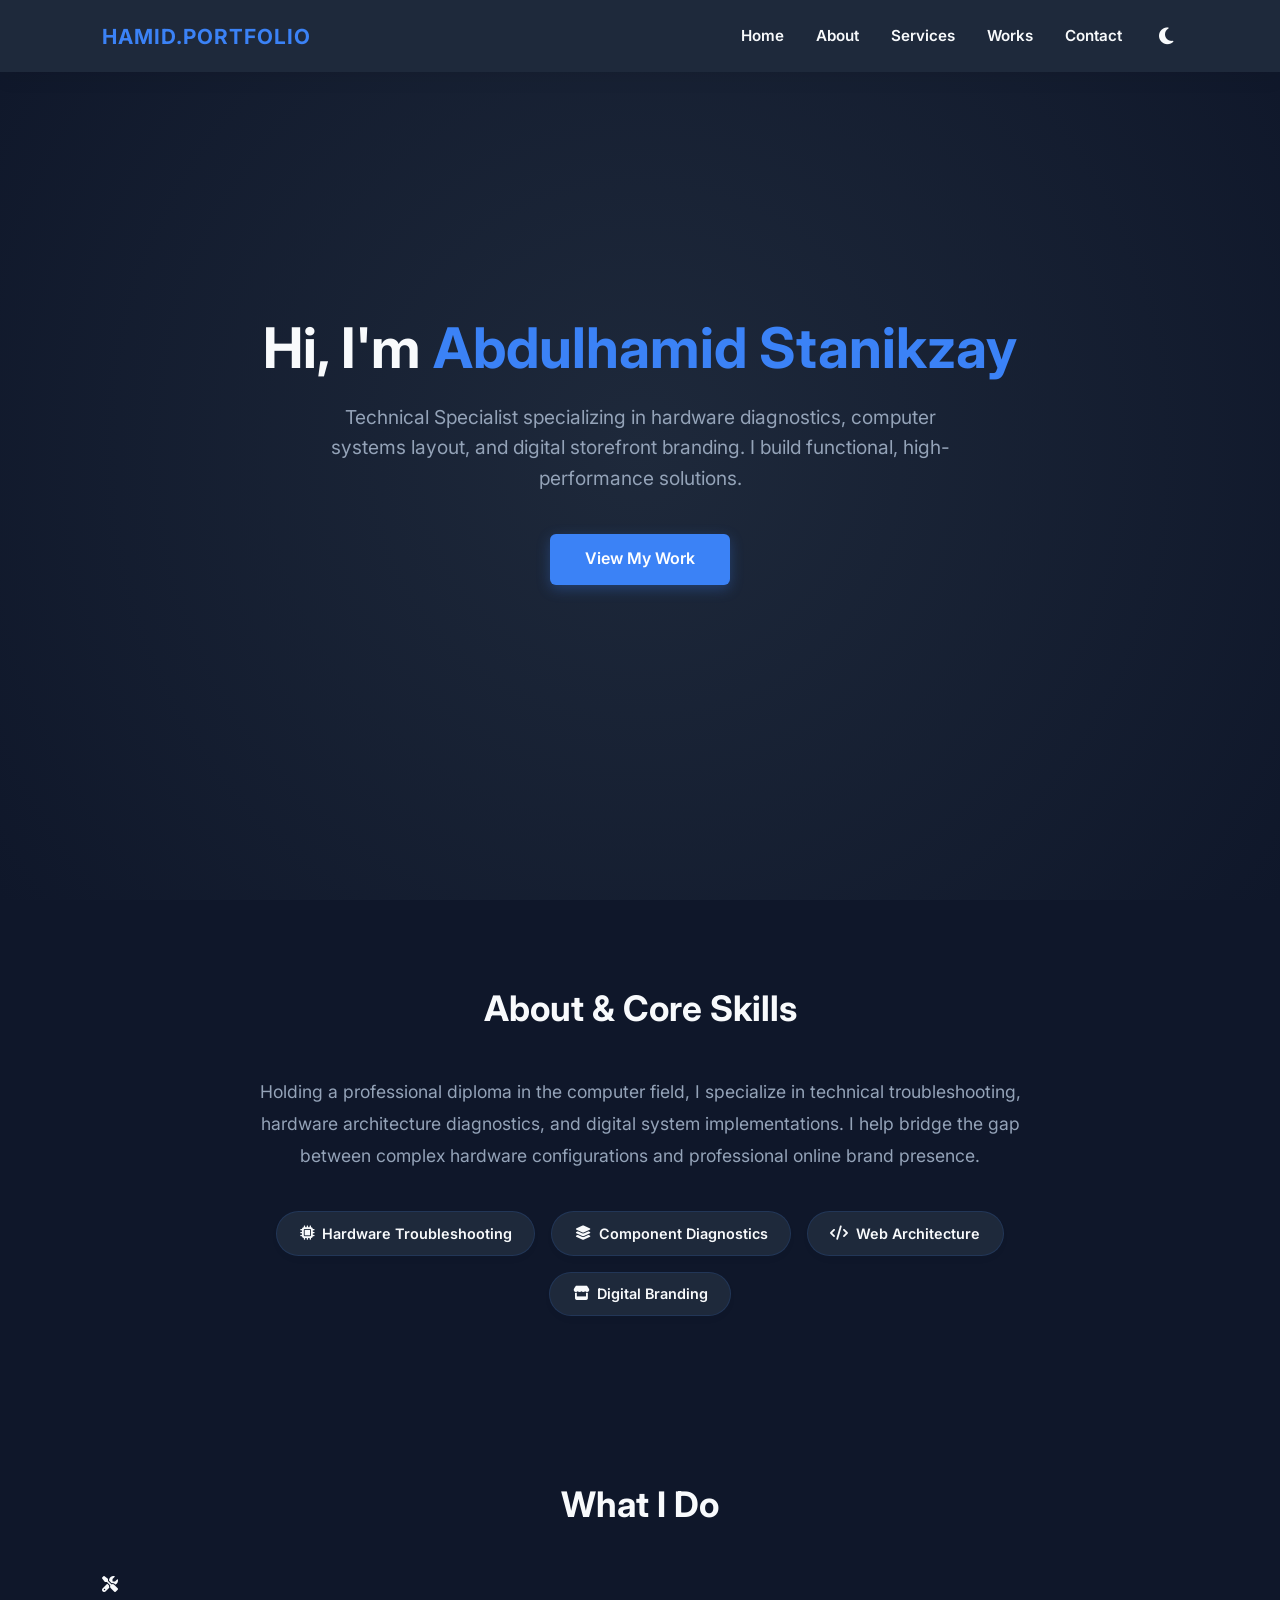
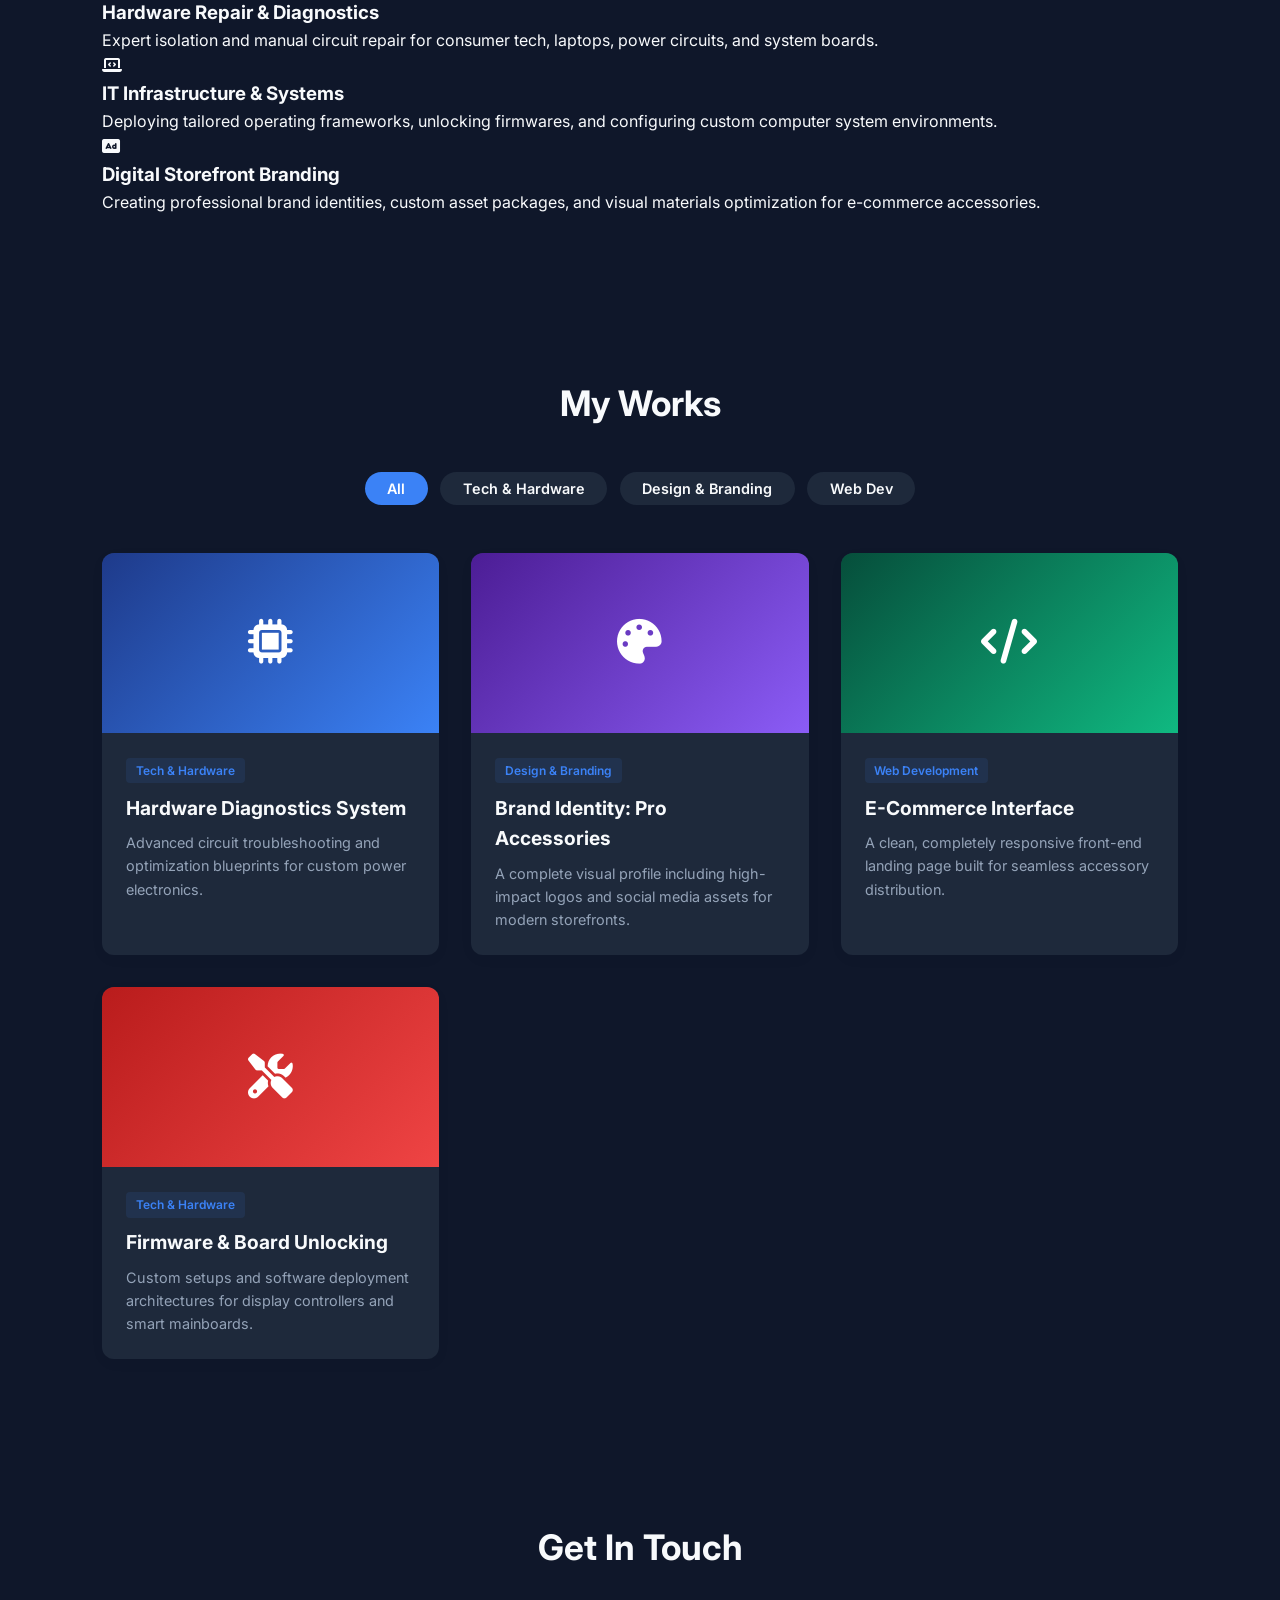
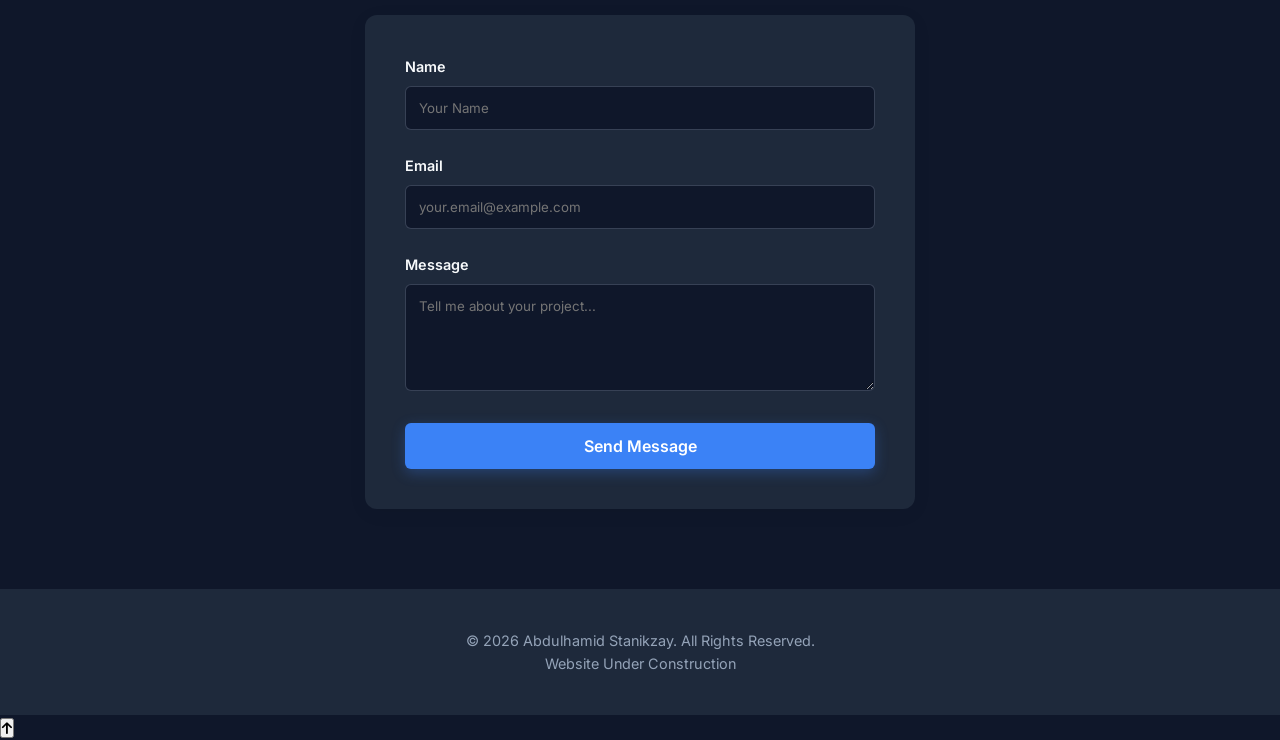
==== commit c7ff694c: "Update index.html" ====
--- a/index.html
+++ b/index.html
@@ -4,16 +4,21 @@
     <meta charset="UTF-8">
     <meta name="viewport" content="width=device-width, initial-scale=1.0">
     <title>Abdulhamid Stanikzay | Portfolio</title>
+    <!-- Google Fonts & FontAwesome Icons -->
     <link href="https://fonts.googleapis.com/css2?family=Inter:wght@300;400;600;700&display=swap" rel="stylesheet">
     <link rel="stylesheet" href="https://cdnjs.cloudflare.com/ajax/libs/font-awesome/6.4.0/css/all.min.css">
+    <!-- Tab Icon Link -->
     <link rel="icon" type="image/png" href="favicon.png">
+    <!-- Link to external CSS file -->
     <link rel="stylesheet" href="style.css">
 </head>
 <body>
 
+    <!-- Navigation Bar -->
     <nav>
         <a href="#" class="logo">HAMID.PORTFOLIO</a>
         
+        <!-- Mobile Menu Toggle Button -->
         <button class="mobile-menu-toggle" id="mobileMenuBtn" aria-label="Open Menu">
             <i class="fas fa-bars"></i>
         </button>
@@ -21,6 +26,7 @@
         <ul class="nav-links" id="navLinks">
             <li><a href="#">Home</a></li>
             <li><a href="#about">About</a></li>
+            <li><a href="#services">Services</a></li>
             <li><a href="#works">Works</a></li>
             <li><a href="#contact">Contact</a></li>
             <li>
@@ -31,12 +37,14 @@
         </ul>
     </nav>
 
-    <header>
+    <!-- Hero / Introduction Section -->
+    <header id="home">
         <h1>Hi, I'm <span>Abdulhamid Stanikzay</span></h1>
         <p>Technical Specialist specializing in hardware diagnostics, computer systems layout, and digital storefront branding. I build functional, high-performance solutions.</p>
         <a href="#works" class="btn">View My Work</a>
     </header>
 
+    <!-- About Section -->
     <section id="about">
         <h2>About & Core Skills</h2>
         <div class="about-container">
@@ -52,9 +60,33 @@
         </div>
     </section>
 
+    <!-- NEW FEATURE: Interactive Services Showcase Section -->
+    <section id="services">
+        <h2>What I Do</h2>
+        <div class="services-grid">
+            <div class="service-card">
+                <div class="service-icon"><i class="fas fa-tools"></i></div>
+                <h3>Hardware Repair & Diagnostics</h3>
+                <p>Expert isolation and manual circuit repair for consumer tech, laptops, power circuits, and system boards.</p>
+            </div>
+            <div class="service-card">
+                <div class="service-icon"><i class="fas fa-laptop-code"></i></div>
+                <h3>IT Infrastructure & Systems</h3>
+                <p>Deploying tailored operating frameworks, unlocking firmwares, and configuring custom computer system environments.</p>
+            </div>
+            <div class="service-card">
+                <div class="service-icon"><i class="fas fa-ad"></i></div>
+                <h3>Digital Storefront Branding</h3>
+                <p>Creating professional brand identities, custom asset packages, and visual materials optimization for e-commerce accessories.</p>
+            </div>
+        </div>
+    </section>
+
+    <!-- Dynamic Works/Portfolio Section -->
     <section id="works">
         <h2>My Works</h2>
         
+        <!-- Category Filters -->
         <div class="filter-buttons">
             <button class="filter-btn active" data-filter="all">All</button>
             <button class="filter-btn" data-filter="tech">Tech & Hardware</button>
@@ -62,7 +94,9 @@
             <button class="filter-btn" data-filter="web">Web Dev</button>
         </div>
 
+        <!-- Projects Container -->
         <div class="projects-grid" id="projectsContainer">
+            <!-- Project 1: Tech -->
             <div class="project-card" data-category="tech">
                 <div class="project-img" style="background: linear-gradient(135deg, #1e3a8a, #3b82f6);"><i class="fas fa-microchip"></i></div>
                 <div class="project-info">
@@ -72,6 +106,7 @@
                 </div>
             </div>
 
+            <!-- Project 2: Design -->
             <div class="project-card" data-category="design">
                 <div class="project-img" style="background: linear-gradient(135deg, #4c1d95, #8b5cf6);"><i class="fas fa-palette"></i></div>
                 <div class="project-info">
@@ -81,6 +116,7 @@
                 </div>
             </div>
 
+            <!-- Project 3: Web -->
             <div class="project-card" data-category="web">
                 <div class="project-img" style="background: linear-gradient(135deg, #064e3b, #10b981);"><i class="fas fa-code"></i></div>
                 <div class="project-info">
@@ -90,6 +126,7 @@
                 </div>
             </div>
             
+            <!-- Project 4: Tech -->
             <div class="project-card" data-category="tech">
                 <div class="project-img" style="background: linear-gradient(135deg, #b91c1c, #ef4444);"><i class="fas fa-tools"></i></div>
                 <div class="project-info">
@@ -101,6 +138,7 @@
         </div>
     </section>
 
+    <!-- Contact Section -->
     <section id="contact">
         <h2>Get In Touch</h2>
         <div class="contact-container">
@@ -122,11 +160,18 @@
         </div>
     </section>
 
+    <!-- Footer -->
     <footer>
         <p>&copy; 2026 Abdulhamid Stanikzay. All Rights Reserved.</p>
         <p>Website Under Construction</p>
     </footer>
 
+    <!-- NEW FEATURE: Smart Back-to-Top Floating Button -->
+    <button class="scroll-top-btn" id="scrollTopBtn" aria-label="Scroll up to top">
+        <i class="fas fa-arrow-up"></i>
+    </button>
+
+    <!-- Script Handling -->
     <script>
         // Responsive Mobile Menu Drawer Logic
         const mobileMenuBtn = document.getElementById('mobileMenuBtn');
@@ -134,7 +179,6 @@
 
         mobileMenuBtn.addEventListener('click', () => {
             navLinks.classList.toggle('mobile-active');
-            // Toggle hamburger icon appearance
             const icon = mobileMenuBtn.querySelector('i');
             if(navLinks.classList.contains('mobile-active')) {
                 icon.className = 'fas fa-times';
@@ -143,7 +187,6 @@
             }
         });
 
-        // Close menu automatically when a link item is tapped on mobile
         document.querySelectorAll('.nav-links a').forEach(link => {
             link.addEventListener('click', () => {
                 navLinks.classList.remove('mobile-active');
@@ -151,18 +194,27 @@
             });
         });
 
-        // Theme Toggle Logic
+        // ENHANCED Feature: Theme Preference Check & Cache Memory
         const themeBtn = document.getElementById('themeBtn');
         const body = document.body;
         
+        // Checks browser storage to remember what the user picked last visit!
+        const savedTheme = localStorage.getItem('theme');
+        if (savedTheme === 'light') {
+            body.setAttribute('data-theme', 'light');
+            themeBtn.innerHTML = '<i class="fas fa-sun"></i>';
+        }
+
         themeBtn.addEventListener('click', () => {
             const currentTheme = body.getAttribute('data-theme');
             if (currentTheme === 'light') {
                 body.removeAttribute('data-theme');
                 themeBtn.innerHTML = '<i class="fas fa-moon"></i>';
+                localStorage.setItem('theme', 'dark');
             } else {
                 body.setAttribute('data-theme', 'light');
                 themeBtn.innerHTML = '<i class="fas fa-sun"></i>';
+                localStorage.setItem('theme', 'light');
             }
         });
 
@@ -188,6 +240,24 @@
                 });
             });
         });
+
+        // NEW FEATURE: Scroll to Top Fade In/Out Controller
+        const scrollTopBtn = document.getElementById('scrollTopBtn');
+        
+        window.addEventListener('scroll', () => {
+            if (window.scrollY > 400) {
+                scrollTopBtn.classList.add('visible');
+            } else {
+                scrollTopBtn.classList.remove('visible');
+            }
+        });
+
+        scrollTopBtn.addEventListener('click', () => {
+            window.scrollTo({
+                top: 0,
+                behavior: 'smooth'
+            });
+        });
     </script>
 </body>
 </html>
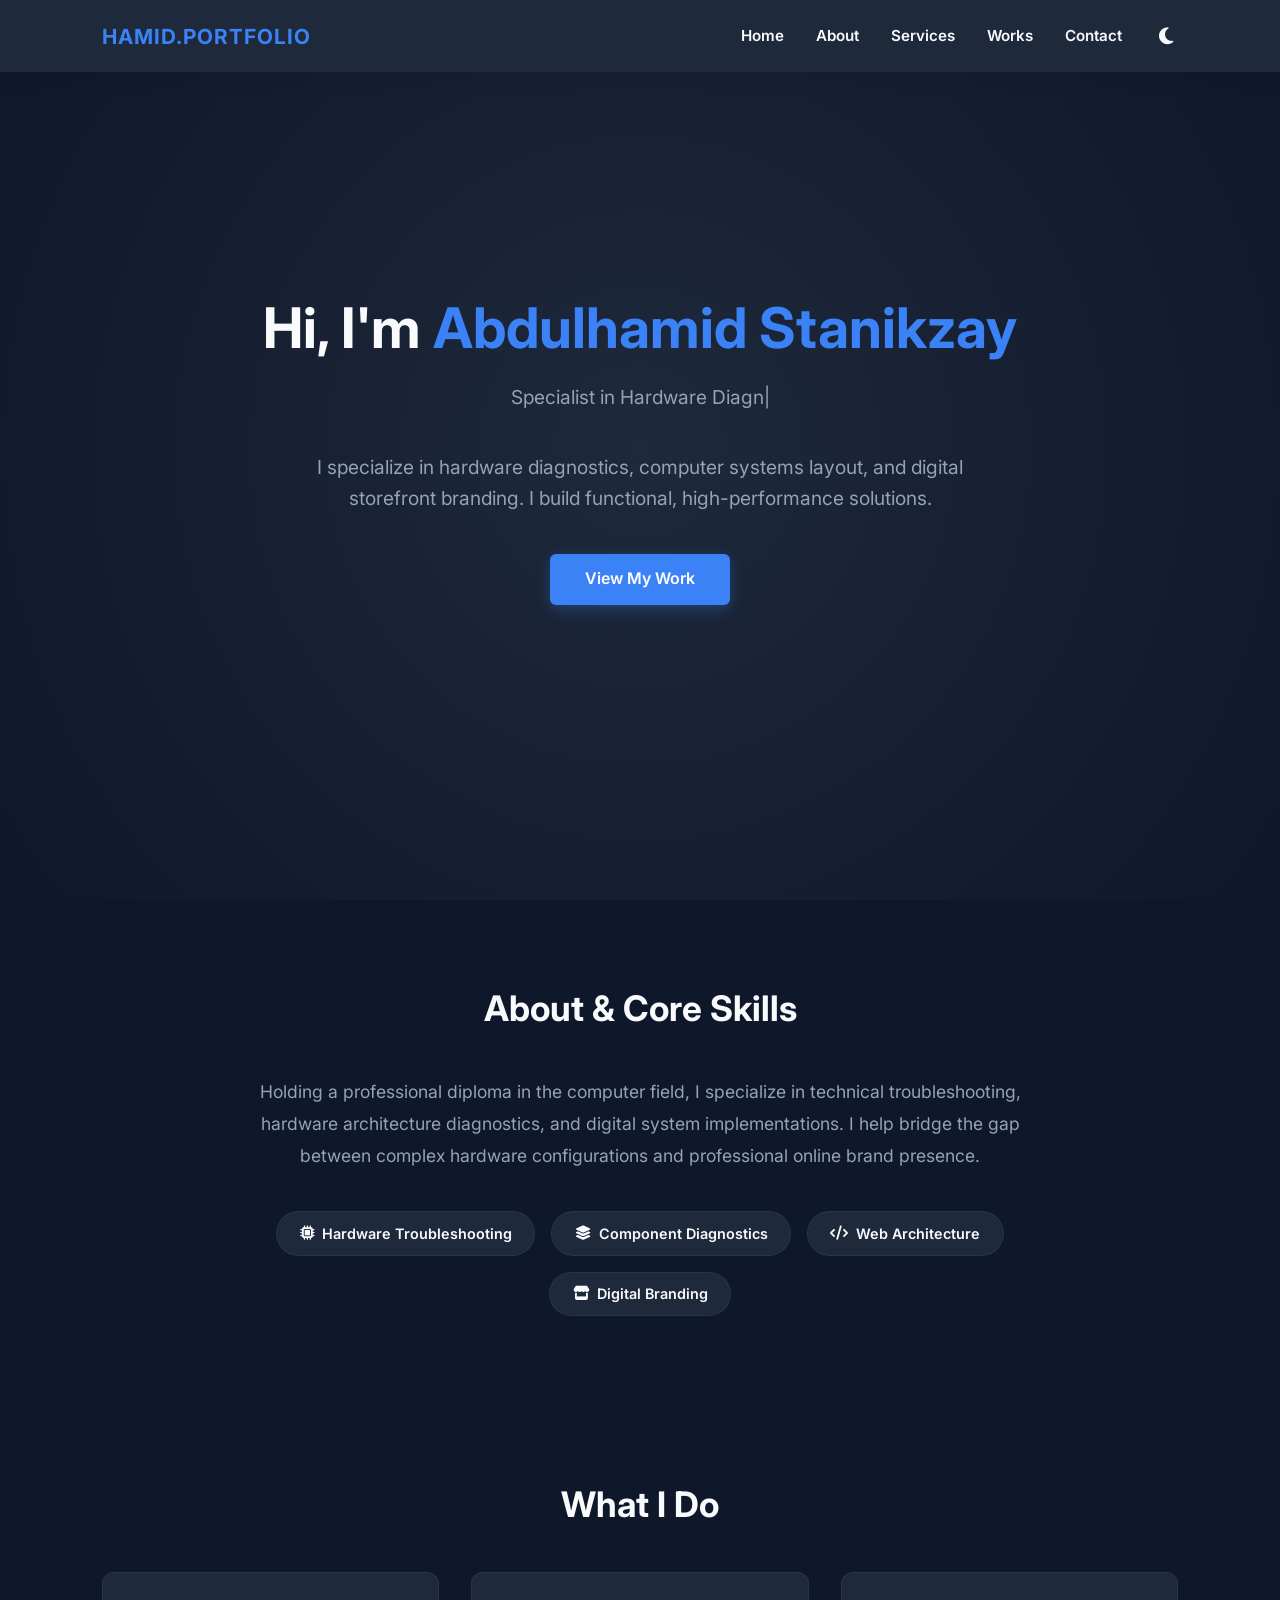
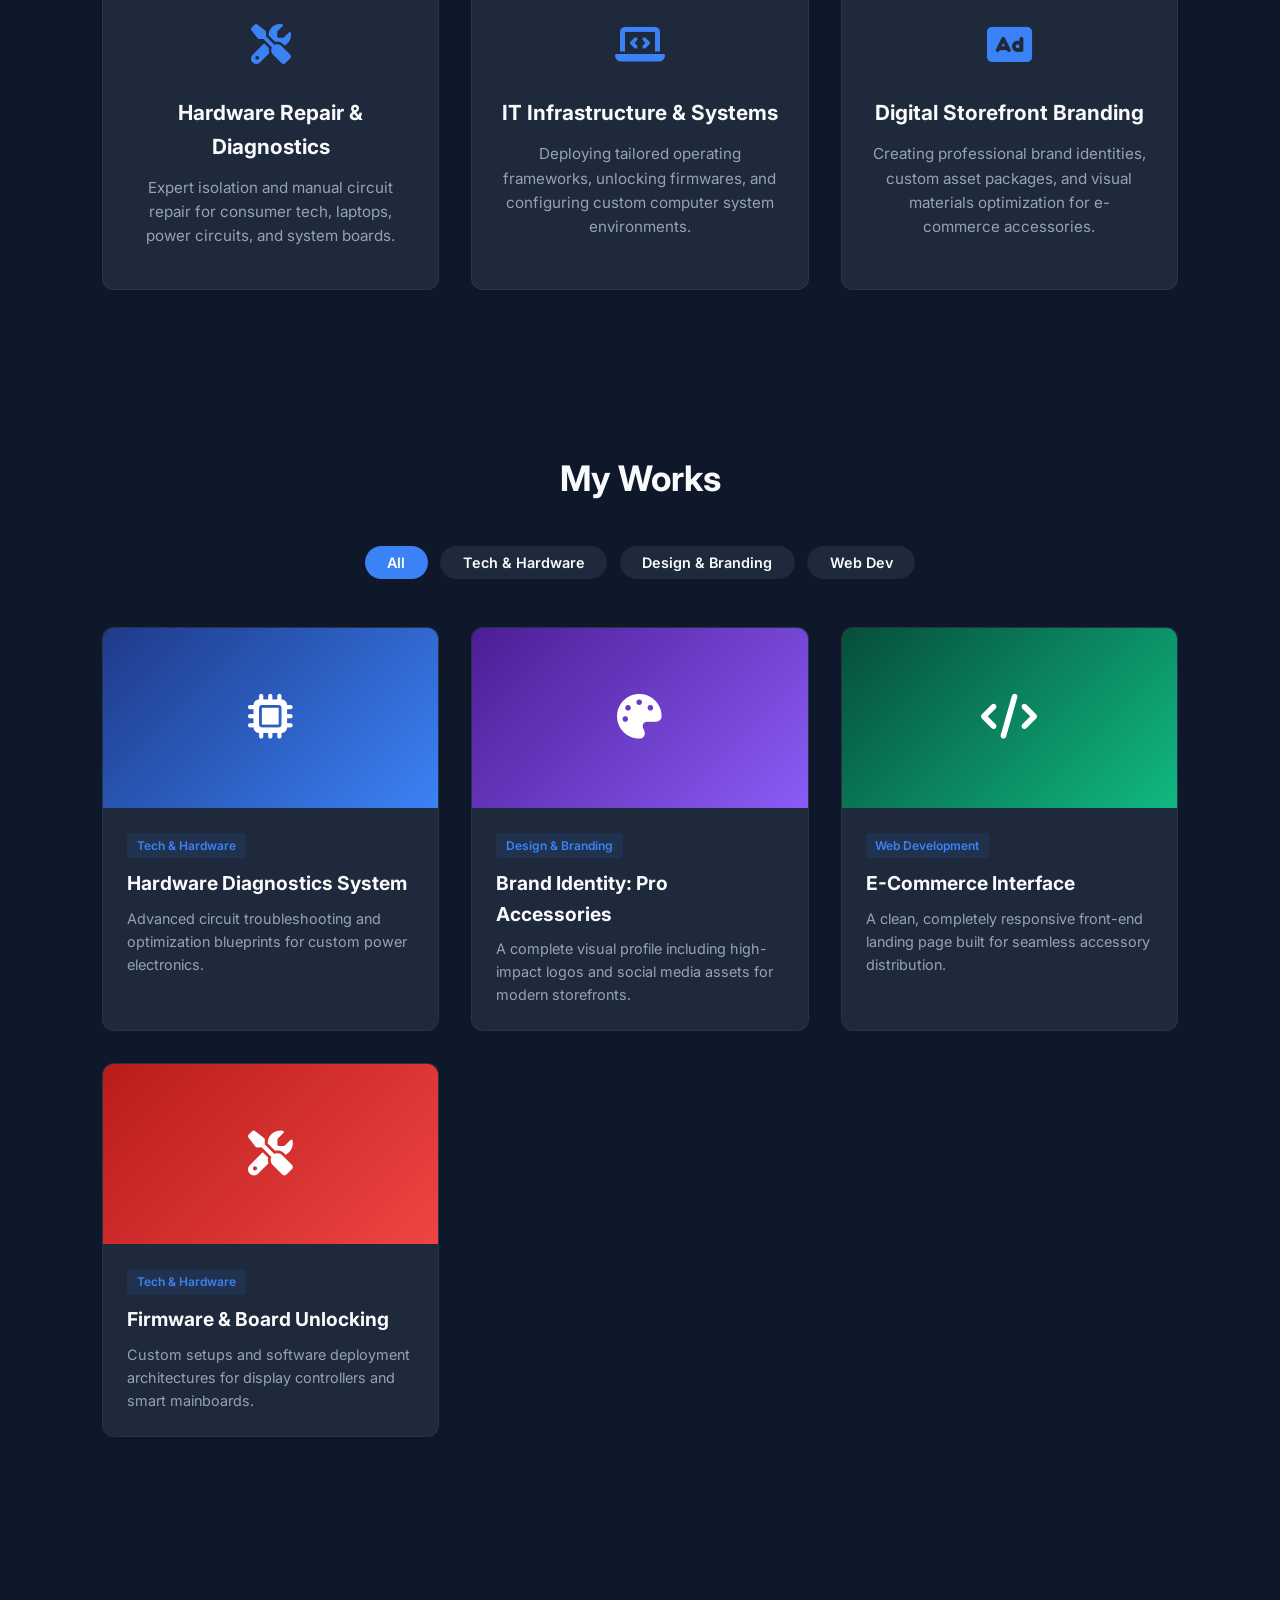
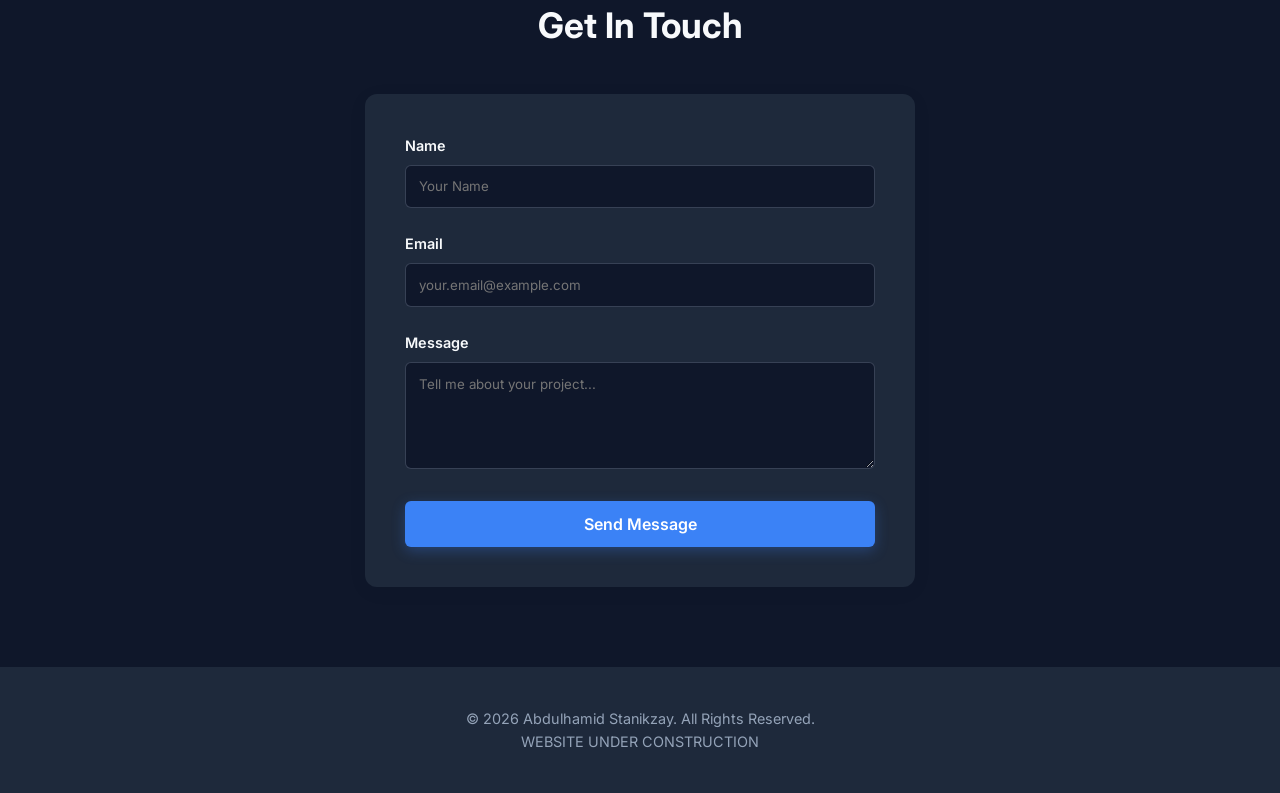
==== commit f5b0d61f: "Update index.html" ====
--- a/index.html
+++ b/index.html
@@ -14,6 +14,9 @@
 </head>
 <body>
 
+    <!-- CREATIVE TRICK 1: Dynamic Top Scroll Progress Bar Indicator -->
+    <div class="scroll-progress-bar" id="scrollBar"></div>
+
     <!-- Navigation Bar -->
     <nav>
         <a href="#" class="logo">HAMID.PORTFOLIO</a>
@@ -39,8 +42,13 @@
 
     <!-- Hero / Introduction Section -->
     <header id="home">
-        <h1>Hi, I'm <span>Abdulhamid Stanikzay</span></h1>
-        <p>Technical Specialist specializing in hardware diagnostics, computer systems layout, and digital storefront branding. I build functional, high-performance solutions.</p>
+        <!-- CREATIVE TRICK 2: Animated Gradient Typography -->
+        <h1 class="hero-title">Hi, I'm <span class="gradient-text">Abdulhamid Stanikzay</span></h1>
+        
+        <!-- CREATIVE TRICK 3: Live Automated JavaScript Typewriter Interface -->
+        <p class="typewriter-sub">Specialist in <span id="typed-text"></span><span class="cursor">|</span></p>
+        
+        <p class="hero-bio">I specialize in hardware diagnostics, computer systems layout, and digital storefront branding. I build functional, high-performance solutions.</p>
         <a href="#works" class="btn">View My Work</a>
     </header>
 
@@ -60,7 +68,7 @@
         </div>
     </section>
 
-    <!-- NEW FEATURE: Interactive Services Showcase Section -->
+    <!-- Services Showcase Section -->
     <section id="services">
         <h2>What I Do</h2>
         <div class="services-grid">
@@ -163,28 +171,69 @@
     <!-- Footer -->
     <footer>
         <p>&copy; 2026 Abdulhamid Stanikzay. All Rights Reserved.</p>
-        <p>Website Under Construction</p>
+        <p>WEBSITE UNDER CONSTRUCTION</p>
     </footer>
 
-    <!-- NEW FEATURE: Smart Back-to-Top Floating Button -->
+    <!-- Smart Back-to-Top Floating Button -->
     <button class="scroll-top-btn" id="scrollTopBtn" aria-label="Scroll up to top">
         <i class="fas fa-arrow-up"></i>
     </button>
 
-    <!-- Script Handling -->
+    <!-- JavaScript Engine -->
     <script>
-        // Responsive Mobile Menu Drawer Logic
+        // 1. Scroll Progress Bar Engine
+        window.addEventListener('scroll', () => {
+            const winScroll = document.body.scrollTop || document.documentElement.scrollTop;
+            const height = document.documentElement.scrollHeight - document.documentElement.clientHeight;
+            const scrolled = (winScroll / height) * 100;
+            document.getElementById('scrollBar').style.width = scrolled + '%';
+        });
+
+        // 2. Automated Typewriter Loop Setup
+        const phrases = ["Hardware Diagnostics.", "Computer Systems Layout.", "Digital Branding.", "Web Development."];
+        let phraseIdx = 0;
+        let letterIdx = 0;
+        let currentText = '';
+        let isDeleting = false;
+        const typingTarget = document.getElementById('typed-text');
+
+        function playTypewriter() {
+            const fullPhrase = phrases[phraseIdx];
+            
+            if (isDeleting) {
+                currentText = fullPhrase.substring(0, letterIdx - 1);
+                letterIdx--;
+            } else {
+                currentText = fullPhrase.substring(0, letterIdx + 1);
+                letterIdx++;
+            }
+
+            typingTarget.innerHTML = currentText;
+
+            let typeSpeed = isDeleting ? 40 : 80;
+
+            if (!isDeleting && currentText === fullPhrase) {
+                typeSpeed = 1800; // Pause long enough at the end of the phrase
+                isDeleting = true;
+            } else if (isDeleting && currentText === '') {
+                isDeleting = false;
+                phraseIdx = (phraseIdx + 1) % phrases.length;
+                typeSpeed = 400; // Brief delay before typing the next phrase
+            }
+
+            setTimeout(playTypewriter, typeSpeed);
+        }
+        // Initialize Typewriter execution loop
+        document.addEventListener("DOMContentLoaded", () => setTimeout(playTypewriter, 500));
+
+        // 3. Responsive Mobile Menu Drawer Logic
         const mobileMenuBtn = document.getElementById('mobileMenuBtn');
         const navLinks = document.getElementById('navLinks');
 
         mobileMenuBtn.addEventListener('click', () => {
             navLinks.classList.toggle('mobile-active');
             const icon = mobileMenuBtn.querySelector('i');
-            if(navLinks.classList.contains('mobile-active')) {
-                icon.className = 'fas fa-times';
-            } else {
-                icon.className = 'fas fa-bars';
-            }
+            icon.className = navLinks.classList.contains('mobile-active') ? 'fas fa-times' : 'fas fa-bars';
         });
 
         document.querySelectorAll('.nav-links a').forEach(link => {
@@ -194,11 +243,10 @@
             });
         });
 
-        // ENHANCED Feature: Theme Preference Check & Cache Memory
+        // 4. Theme Preference Cache Memory Control
         const themeBtn = document.getElementById('themeBtn');
         const body = document.body;
         
-        // Checks browser storage to remember what the user picked last visit!
         const savedTheme = localStorage.getItem('theme');
         if (savedTheme === 'light') {
             body.setAttribute('data-theme', 'light');
@@ -218,7 +266,7 @@
             }
         });
 
-        // Dynamic Filtering Logic
+        // 5. Dynamic Portfolio Project Filtering Logic
         const filterButtons = document.querySelectorAll('.filter-btn');
         const projectCards = document.querySelectorAll('.project-card');
 
@@ -241,9 +289,8 @@
             });
         });
 
-        // NEW FEATURE: Scroll to Top Fade In/Out Controller
+        // 6. Scroll to Top Fade In/Out Controller
         const scrollTopBtn = document.getElementById('scrollTopBtn');
-        
         window.addEventListener('scroll', () => {
             if (window.scrollY > 400) {
                 scrollTopBtn.classList.add('visible');
@@ -253,10 +300,7 @@
         });
 
         scrollTopBtn.addEventListener('click', () => {
-            window.scrollTo({
-                top: 0,
-                behavior: 'smooth'
-            });
+            window.scrollTo({ top: 0, behavior: 'smooth' });
         });
     </script>
 </body>
--- a/style.css
+++ b/style.css
@@ -6,7 +6,12 @@
     --accent: #3b82f6;
     --accent-hover: #2563eb;
     --card-bg: #1e293b;
-    --transition: all 0.3s cubic-bezier(0.4, 0, 0.2, 1);
+    /* UPGRADE: Smooth, specialized color & fade transition properties */
+    --theme-transition: background-color 0.6s cubic-bezier(0.4, 0, 0.2, 1), 
+                        color 0.6s cubic-bezier(0.4, 0, 0.2, 1), 
+                        border-color 0.6s cubic-bezier(0.4, 0, 0.2, 1),
+                        box-shadow 0.4s ease;
+    --transform-transition: transform 0.3s cubic-bezier(0.25, 1, 0.5, 1);
 }
 
 [data-theme="light"] {
@@ -25,6 +30,7 @@
     font-family: 'Inter', sans-serif;
 }
 
+/* UPGRADE: Standard Smooth Scrolling */
 html {
     scroll-behavior: smooth;
 }
@@ -32,9 +38,9 @@
 body {
     background-color: var(--bg-primary);
     color: var(--text-primary);
-    transition: var(--transition);
+    transition: var(--theme-transition);
     line-height: 1.6;
-    overflow-x: hidden; /* Prevents unwanted horizontal layout shifts */
+    overflow-x: hidden;
 }
 
 /* Navigation Architecture */
@@ -49,7 +55,7 @@
     padding: 1.2rem 8%;
     box-shadow: 0 4px 20px rgba(0,0,0,0.08);
     z-index: 1000;
-    transition: var(--transition);
+    transition: var(--theme-transition);
 }
 
 .logo {
@@ -71,7 +77,7 @@
     color: var(--text-primary);
     text-decoration: none;
     font-weight: 600;
-    transition: var(--transition);
+    transition: color 0.3s ease;
     font-size: 0.95rem;
 }
 
@@ -85,11 +91,10 @@
     color: var(--text-primary);
     cursor: pointer;
     font-size: 1.2rem;
-    transition: var(--transition);
+    transition: var(--theme-transition);
     padding: 5px;
 }
 
-/* Mobile Menu Toggle Styling Default */
 .mobile-menu-toggle {
     display: none;
     background: none;
@@ -99,9 +104,10 @@
     cursor: pointer;
 }
 
-/* Universal Section Configurations */
+/* UPGRADE: Navigation scroll buffer prevents headings from getting hidden beneath the navbar */
 section {
     padding: 5rem 8%;
+    scroll-margin-top: 80px;
 }
 
 section h2 {
@@ -121,6 +127,7 @@
     text-align: center;
     padding: 0 1.5rem;
     background: radial-gradient(circle at center, var(--bg-secondary) 0%, var(--bg-primary) 100%);
+    transition: var(--theme-transition);
 }
 
 header h1 {
@@ -150,7 +157,7 @@
     font-weight: 600;
     cursor: pointer;
     text-decoration: none;
-    transition: var(--transition);
+    transition: var(--transform-transition), background-color 0.3s ease, box-shadow 0.3s ease;
     display: inline-block;
     box-shadow: 0 4px 14px rgba(59, 130, 246, 0.3);
 }
@@ -173,6 +180,7 @@
     color: var(--text-secondary);
     margin-bottom: 2.5rem;
     line-height: 1.8;
+    transition: var(--theme-transition);
 }
 
 .skills-grid {
@@ -193,7 +201,50 @@
     display: inline-flex;
     align-items: center;
     gap: 0.5rem;
-    box-shadow: 0 4px 10px rgba(0,0,0,0.02);
+    transition: var(--theme-transition);
+}
+
+/* NEW FEATURE: Services Section Layout Styles */
+.services-grid {
+    display: grid;
+    grid-template-columns: repeat(auto-fit, minmax(250px, 1fr));
+    gap: 2rem;
+    max-width: 1100px;
+    margin: 0 auto;
+}
+
+.service-card {
+    background-color: var(--card-bg);
+    padding: 2.5rem 1.8rem;
+    border-radius: 12px;
+    text-align: center;
+    border: 1px solid rgba(148, 163, 184, 0.1);
+    transition: var(--theme-transition), var(--transform-transition);
+}
+
+.service-card:hover {
+    transform: translateY(-5px);
+    border-color: var(--accent);
+    box-shadow: 0 10px 25px rgba(0, 0, 0, 0.05);
+}
+
+.service-icon {
+    font-size: 2.5rem;
+    color: var(--accent);
+    margin-bottom: 1.2rem;
+    transition: var(--theme-transition);
+}
+
+.service-card h3 {
+    margin-bottom: 0.8rem;
+    font-size: 1.3rem;
+}
+
+.service-card p {
+    color: var(--text-secondary);
+    font-size: 0.95rem;
+    line-height: 1.6;
+    transition: var(--theme-transition);
 }
 
 /* Portfolio Work Elements */
@@ -213,7 +264,7 @@
     border-radius: 20px;
     cursor: pointer;
     font-weight: 600;
-    transition: var(--transition);
+    transition: var(--theme-transition);
     font-size: 0.9rem;
 }
 
@@ -232,13 +283,14 @@
     background-color: var(--card-bg);
     border-radius: 12px;
     overflow: hidden;
-    box-shadow: 0 4px 15px rgba(0,0,0,0.03);
-    transition: var(--transition);
+    border: 1px solid rgba(148, 163, 184, 0.08);
+    transition: var(--theme-transition), var(--transform-transition);
 }
 
 .project-card:hover {
     transform: translateY(-6px);
     box-shadow: 0 12px 30px rgba(0,0,0,0.12);
+    border-color: rgba(59, 130, 246, 0.3);
 }
 
 .project-img {
@@ -274,6 +326,7 @@
 .project-info p {
     color: var(--text-secondary);
     font-size: 0.9rem;
+    transition: var(--theme-transition);
 }
 
 /* Contact Interface Layout */
@@ -284,6 +337,7 @@
     padding: 2.5rem;
     border-radius: 12px;
     box-shadow: 0 4px 20px rgba(0,0,0,0.05);
+    transition: var(--theme-transition);
 }
 
 .form-group {
@@ -305,7 +359,7 @@
     color: var(--text-primary);
     border-radius: 6px;
     outline: none;
-    transition: var(--transition);
+    transition: var(--theme-transition);
 }
 
 .form-group input:focus, .form-group textarea:focus {
@@ -319,23 +373,52 @@
     background-color: var(--bg-secondary);
     color: var(--text-secondary);
     font-size: 0.9rem;
-}
-
-/* =========================================
-   RESPONSIVE DESIGN BREAKPOINTS (MEDIA QUERIES)
-   ========================================= */
-
-/* Tablet & Mobile Screens Context Layout */
+    transition: var(--theme-transition);
+}
+
+/* NEW FEATURE: Floating Back to Top Button Styling */
+.scroll-top-btn {
+    position: fixed;
+    bottom: 30px;
+    right: -60px; /* Hidden offscreen by default */
+    background-color: var(--accent);
+    color: white;
+    border: none;
+    width: 45px;
+    height: 45px;
+    border-radius: 50%;
+    cursor: pointer;
+    display: flex;
+    align-items: center;
+    justify-content: center;
+    font-size: 1.1rem;
+    box-shadow: 0 4px 15px rgba(0,0,0,0.2);
+    z-index: 999;
+    transition: right 0.4s cubic-bezier(0.175, 0.885, 0.32, 1.275), 
+                background-color 0.3s ease, 
+                transform 0.3s ease;
+}
+
+.scroll-top-btn:hover {
+    background-color: var(--accent-hover);
+    transform: translateY(-3px);
+}
+
+/* Added dynamically via JavaScript window listener scroll rules */
+.scroll-top-btn.visible {
+    right: 30px;
+}
+
+/* Responsive Media Breakdown Intersections */
 @media (max-width: 768px) {
     nav {
         padding: 1rem 5%;
     }
 
     .mobile-menu-toggle {
-        display: block; /* Shows the hamburger menu button */
-    }
-
-    /* Transform Navigation list into a sliding top tray */
+        display: block;
+    }
+
     .nav-links {
         position: absolute;
         top: 100%;
@@ -349,10 +432,9 @@
         opacity: 0;
         transform: translateY(-10px);
         pointer-events: none;
-        transition: var(--transition);
-    }
-
-    /* Activated state via JavaScript toggle click handler */
+        transition: opacity 0.4s ease, transform 0.4s ease;
+    }
+
     .nav-links.mobile-active {
         opacity: 1;
         transform: translateY(0);
@@ -360,7 +442,7 @@
     }
 
     header h1 {
-        font-size: 2.4rem; /* Automatically resizes header fonts so they fit comfortably */
+        font-size: 2.4rem;
     }
 
     header p {
@@ -368,7 +450,7 @@
     }
 
     section {
-        padding: 4rem 5%; /* Tightens side space gutters so elements have space to stay clean */
+        padding: 4rem 5%;
     }
     
     section h2 {
@@ -376,11 +458,10 @@
     }
 
     .contact-container {
-        padding: 1.8rem; /* Makes forms comfortable to press on touch screens */
-    }
-}
-
-/* Extra Compact Smartphone Layouts */
+        padding: 1.8rem;
+    }
+}
+
 @media (max-width: 400px) {
     header h1 {
         font-size: 2rem;
@@ -392,6 +473,6 @@
     }
     
     .projects-grid {
-        grid-template-columns: 1fr; /* Solid single stack grid representation */
-    }
-}
+        grid-template-columns: 1fr;
+    }
+}
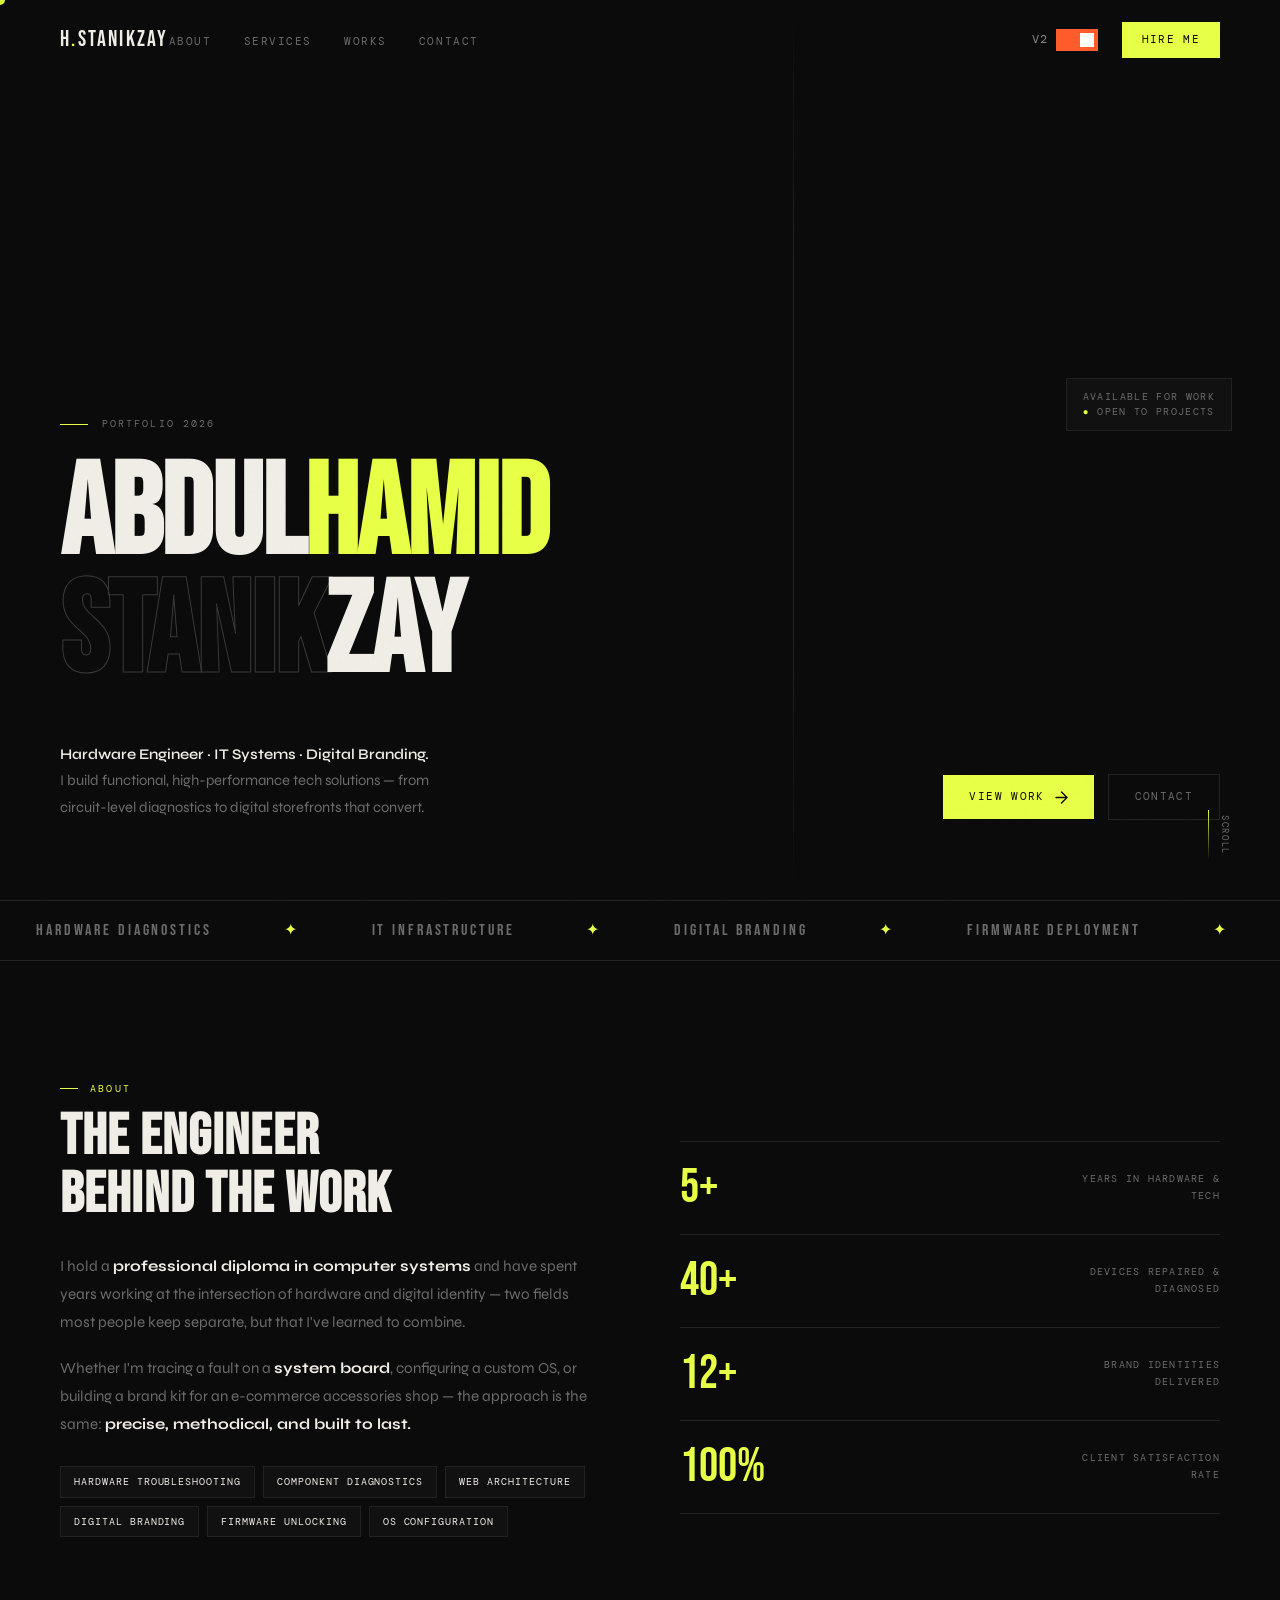
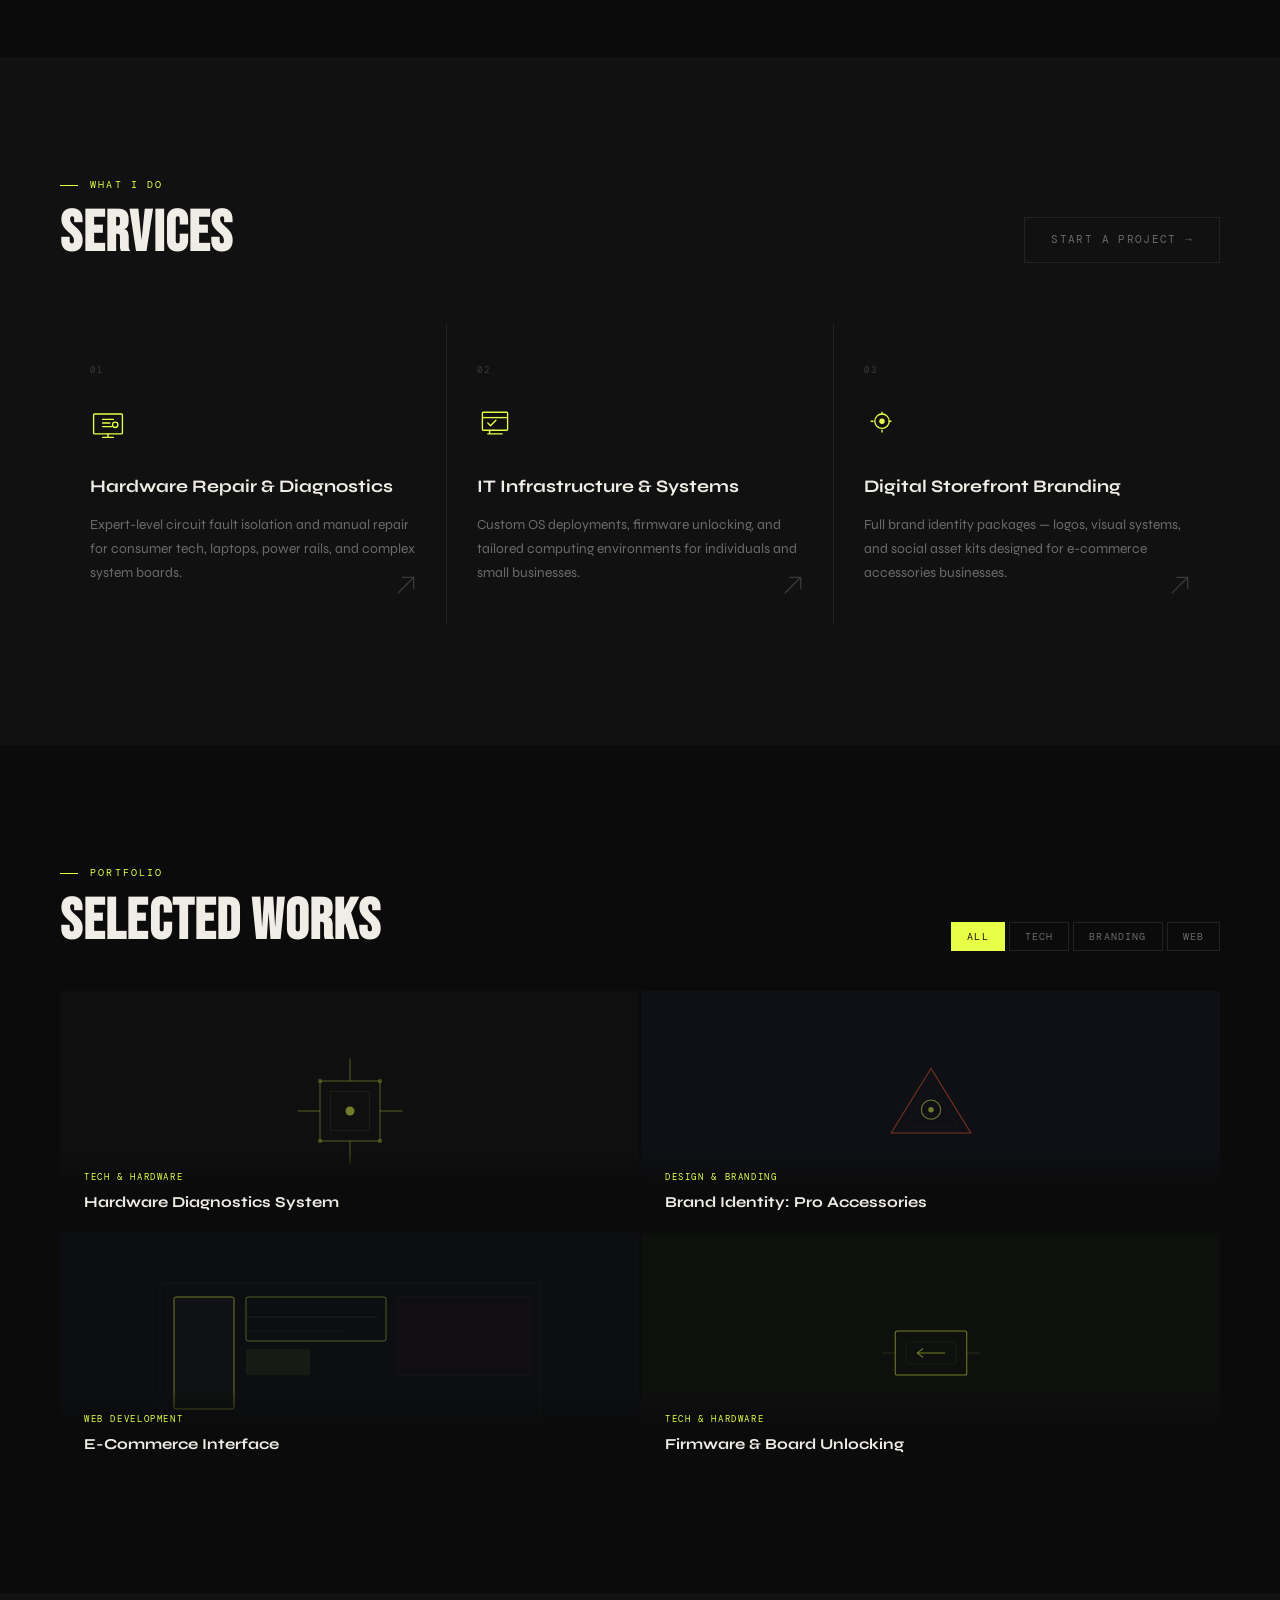
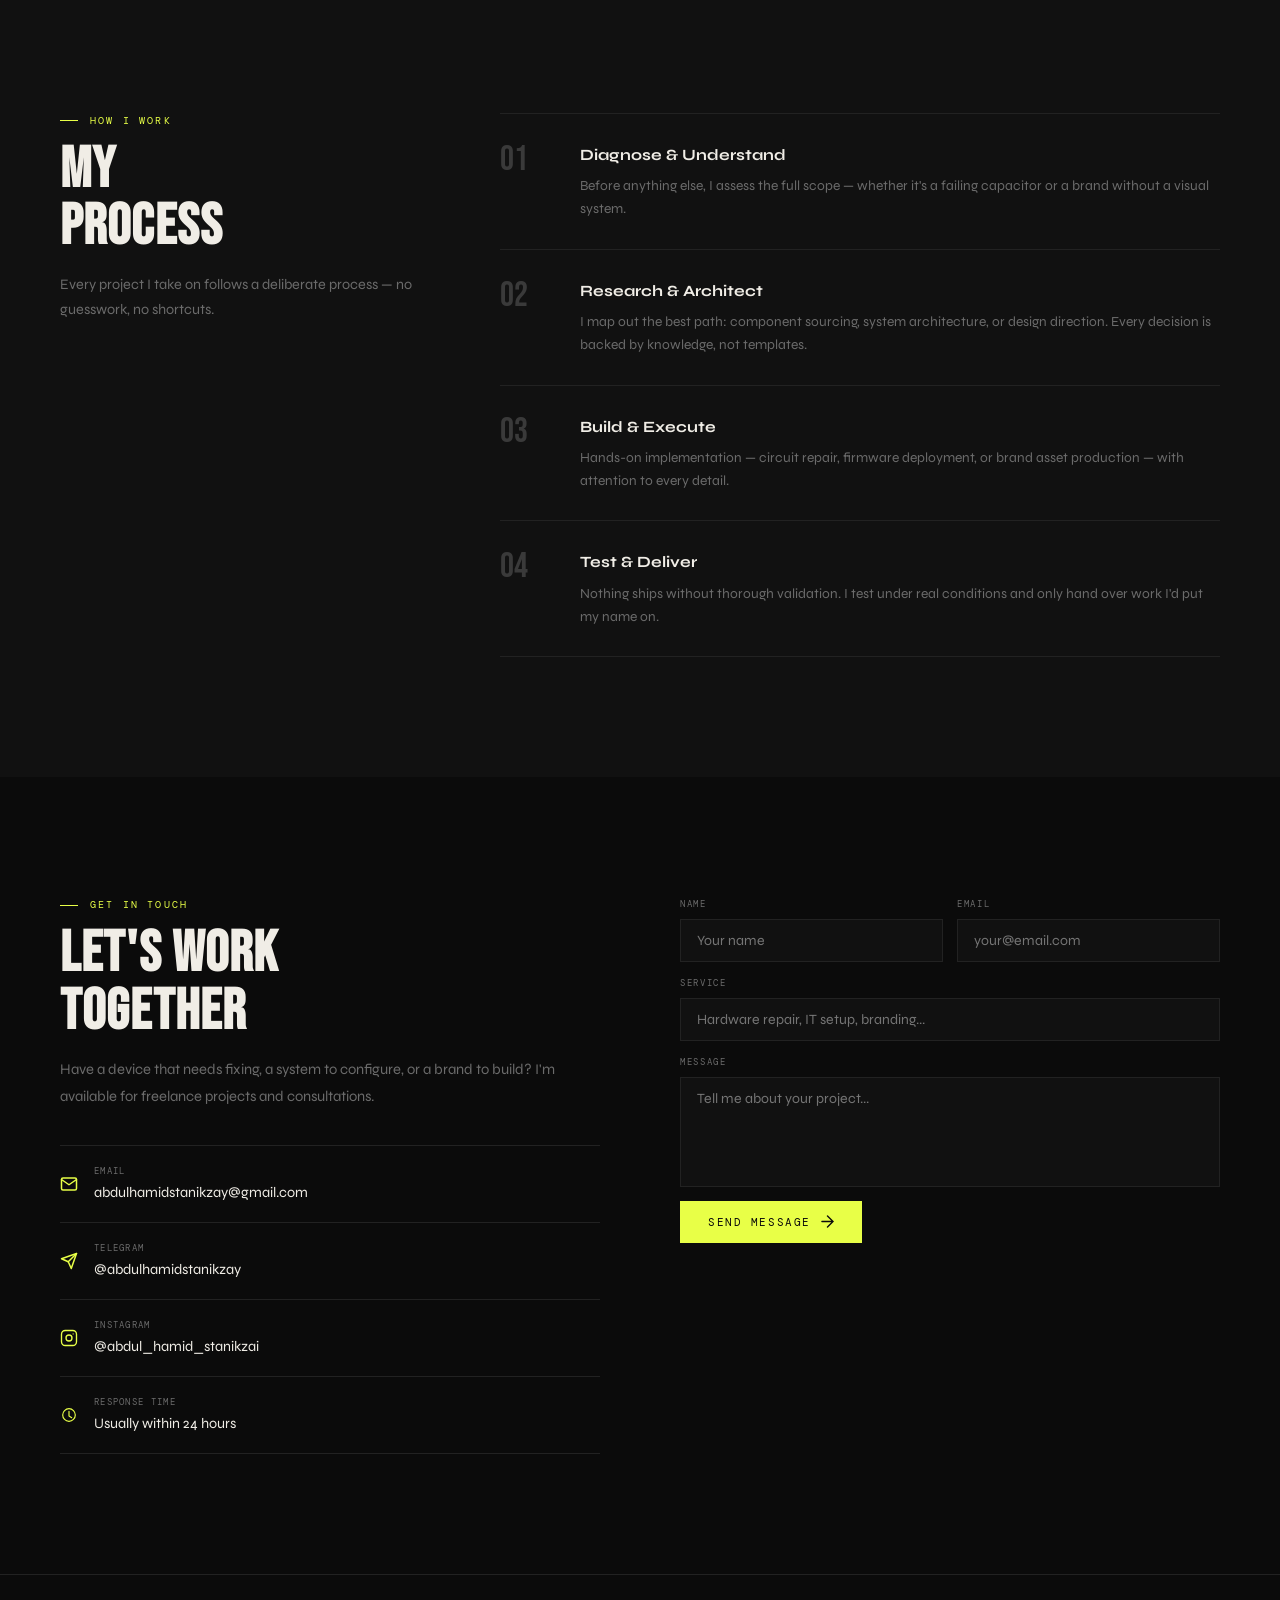
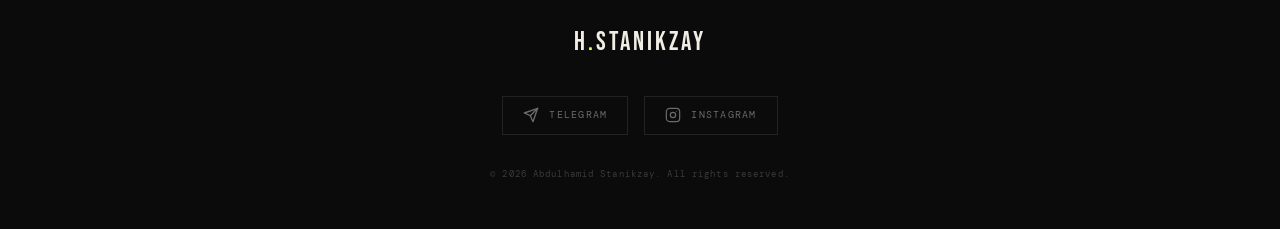
==== commit c827c0e0: "Add files via upload" ====
--- a/index.html
+++ b/index.html
@@ -1,307 +1,588 @@
 <!DOCTYPE html>
 <html lang="en">
 <head>
-    <meta charset="UTF-8">
-    <meta name="viewport" content="width=device-width, initial-scale=1.0">
-    <title>Abdulhamid Stanikzay | Portfolio</title>
-    <!-- Google Fonts & FontAwesome Icons -->
-    <link href="https://fonts.googleapis.com/css2?family=Inter:wght@300;400;600;700&display=swap" rel="stylesheet">
-    <link rel="stylesheet" href="https://cdnjs.cloudflare.com/ajax/libs/font-awesome/6.4.0/css/all.min.css">
-    <!-- Tab Icon Link -->
-    <link rel="icon" type="image/png" href="favicon.png">
-    <!-- Link to external CSS file -->
-    <link rel="stylesheet" href="style.css">
+  <meta charset="UTF-8" />
+  <meta name="viewport" content="width=device-width, initial-scale=1.0" />
+  <meta name="description" content="Abdulhamid Stanikzay — Hardware Engineer, IT Systems & Digital Branding specialist." />
+  <title>Abdulhamid Stanikzay | Portfolio</title>
+
+  <link rel="preconnect" href="https://fonts.googleapis.com" />
+  <link rel="preconnect" href="https://fonts.gstatic.com" crossorigin />
+  <link href="https://fonts.googleapis.com/css2?family=Bebas+Neue&family=Syne:wght@400;600;700&family=DM+Mono:wght@300;400&display=swap&display=swap" rel="stylesheet" />
+
+  <link rel="stylesheet" href="style.css" />
+  <style>
+    .portfolio-switch-container {
+      display: flex;
+      align-items: center;
+      margin-left: auto;
+      margin-right: 1.5rem;
+    }
+    .portfolio-switch-label {
+      font-family: 'DM Mono', monospace;
+      font-size: 0.75rem;
+      letter-spacing: 1px;
+      color: #888;
+      margin-right: 0.5rem;
+      text-transform: uppercase;
+    }
+    .portfolio-switch {
+      position: relative;
+      display: inline-block;
+      width: 42px;
+      height: 22px;
+    }
+    .portfolio-switch input {
+      opacity: 0;
+      width: 0;
+      height: 0;
+    }
+    .portfolio-slider {
+      position: absolute;
+      cursor: pointer;
+      top: 0; left: 0; right: 0; bottom: 0;
+      background-color: #1a1a1a;
+      border: 1px solid #333;
+      transition: .3s cubic-bezier(0.16, 1, 0.3, 1);
+    }
+    .portfolio-slider:before {
+      position: absolute;
+      content: "";
+      height: 14px;
+      width: 14px;
+      left: 3px;
+      bottom: 3px;
+      background-color: #e8ff47;
+      transition: .3s cubic-bezier(0.16, 1, 0.3, 1);
+    }
+    input:checked + .portfolio-slider {
+      background-color: #ff5c2b;
+      border-color: #ff5c2b;
+    }
+    input:checked + .portfolio-slider:before {
+      transform: translateX(20px);
+      background-color: #fff;
+    }
+    @media (max-width: 900px) {
+      .portfolio-switch-container {
+        margin-right: 1rem;
+      }
+    }
+  </style>
 </head>
 <body>
 
-    <!-- CREATIVE TRICK 1: Dynamic Top Scroll Progress Bar Indicator -->
-    <div class="scroll-progress-bar" id="scrollBar"></div>
-
-    <!-- Navigation Bar -->
-    <nav>
-        <a href="#" class="logo">HAMID.PORTFOLIO</a>
-        
-        <!-- Mobile Menu Toggle Button -->
-        <button class="mobile-menu-toggle" id="mobileMenuBtn" aria-label="Open Menu">
-            <i class="fas fa-bars"></i>
-        </button>
-
-        <ul class="nav-links" id="navLinks">
-            <li><a href="#">Home</a></li>
-            <li><a href="#about">About</a></li>
-            <li><a href="#services">Services</a></li>
-            <li><a href="#works">Works</a></li>
-            <li><a href="#contact">Contact</a></li>
-            <li>
-                <button class="theme-toggle" id="themeBtn" aria-label="Toggle Theme">
-                    <i class="fas fa-moon"></i>
-                </button>
-            </li>
-        </ul>
-    </nav>
-
-    <!-- Hero / Introduction Section -->
-    <header id="home">
-        <!-- CREATIVE TRICK 2: Animated Gradient Typography -->
-        <h1 class="hero-title">Hi, I'm <span class="gradient-text">Abdulhamid Stanikzay</span></h1>
-        
-        <!-- CREATIVE TRICK 3: Live Automated JavaScript Typewriter Interface -->
-        <p class="typewriter-sub">Specialist in <span id="typed-text"></span><span class="cursor">|</span></p>
-        
-        <p class="hero-bio">I specialize in hardware diagnostics, computer systems layout, and digital storefront branding. I build functional, high-performance solutions.</p>
-        <a href="#works" class="btn">View My Work</a>
-    </header>
-
-    <!-- About Section -->
-    <section id="about">
-        <h2>About & Core Skills</h2>
-        <div class="about-container">
-            <p class="about-bio">
-                Holding a professional diploma in the computer field, I specialize in technical troubleshooting, hardware architecture diagnostics, and digital system implementations. I help bridge the gap between complex hardware configurations and professional online brand presence.
-            </p>
-            <div class="skills-grid">
-                <span class="skill-badge"><i class="fas fa-microchip"></i> Hardware Troubleshooting</span>
-                <span class="skill-badge"><i class="fas fa-layer-group"></i> Component Diagnostics</span>
-                <span class="skill-badge"><i class="fas fa-code"></i> Web Architecture</span>
-                <span class="skill-badge"><i class="fas fa-store"></i> Digital Branding</span>
-            </div>
-        </div>
-    </section>
-
-    <!-- Services Showcase Section -->
-    <section id="services">
-        <h2>What I Do</h2>
-        <div class="services-grid">
-            <div class="service-card">
-                <div class="service-icon"><i class="fas fa-tools"></i></div>
-                <h3>Hardware Repair & Diagnostics</h3>
-                <p>Expert isolation and manual circuit repair for consumer tech, laptops, power circuits, and system boards.</p>
-            </div>
-            <div class="service-card">
-                <div class="service-icon"><i class="fas fa-laptop-code"></i></div>
-                <h3>IT Infrastructure & Systems</h3>
-                <p>Deploying tailored operating frameworks, unlocking firmwares, and configuring custom computer system environments.</p>
-            </div>
-            <div class="service-card">
-                <div class="service-icon"><i class="fas fa-ad"></i></div>
-                <h3>Digital Storefront Branding</h3>
-                <p>Creating professional brand identities, custom asset packages, and visual materials optimization for e-commerce accessories.</p>
-            </div>
-        </div>
-    </section>
-
-    <!-- Dynamic Works/Portfolio Section -->
-    <section id="works">
-        <h2>My Works</h2>
-        
-        <!-- Category Filters -->
-        <div class="filter-buttons">
-            <button class="filter-btn active" data-filter="all">All</button>
-            <button class="filter-btn" data-filter="tech">Tech & Hardware</button>
-            <button class="filter-btn" data-filter="design">Design & Branding</button>
-            <button class="filter-btn" data-filter="web">Web Dev</button>
-        </div>
-
-        <!-- Projects Container -->
-        <div class="projects-grid" id="projectsContainer">
-            <!-- Project 1: Tech -->
-            <div class="project-card" data-category="tech">
-                <div class="project-img" style="background: linear-gradient(135deg, #1e3a8a, #3b82f6);"><i class="fas fa-microchip"></i></div>
-                <div class="project-info">
-                    <span class="project-tag">Tech & Hardware</span>
-                    <h3>Hardware Diagnostics System</h3>
-                    <p>Advanced circuit troubleshooting and optimization blueprints for custom power electronics.</p>
-                </div>
-            </div>
-
-            <!-- Project 2: Design -->
-            <div class="project-card" data-category="design">
-                <div class="project-img" style="background: linear-gradient(135deg, #4c1d95, #8b5cf6);"><i class="fas fa-palette"></i></div>
-                <div class="project-info">
-                    <span class="project-tag">Design & Branding</span>
-                    <h3>Brand Identity: Pro Accessories</h3>
-                    <p>A complete visual profile including high-impact logos and social media assets for modern storefronts.</p>
-                </div>
-            </div>
-
-            <!-- Project 3: Web -->
-            <div class="project-card" data-category="web">
-                <div class="project-img" style="background: linear-gradient(135deg, #064e3b, #10b981);"><i class="fas fa-code"></i></div>
-                <div class="project-info">
-                    <span class="project-tag">Web Development</span>
-                    <h3>E-Commerce Interface</h3>
-                    <p>A clean, completely responsive front-end landing page built for seamless accessory distribution.</p>
-                </div>
-            </div>
-            
-            <!-- Project 4: Tech -->
-            <div class="project-card" data-category="tech">
-                <div class="project-img" style="background: linear-gradient(135deg, #b91c1c, #ef4444);"><i class="fas fa-tools"></i></div>
-                <div class="project-info">
-                    <span class="project-tag">Tech & Hardware</span>
-                    <h3>Firmware & Board Unlocking</h3>
-                    <p>Custom setups and software deployment architectures for display controllers and smart mainboards.</p>
-                </div>
-            </div>
-        </div>
-    </section>
-
-    <!-- Contact Section -->
-    <section id="contact">
-        <h2>Get In Touch</h2>
-        <div class="contact-container">
-            <form action="https://formspree.io/f/mjgzjnlo" method="POST">
-                <div class="form-group">
-                    <label for="name">Name</label>
-                    <input type="text" id="name" name="name" required placeholder="Your Name">
-                </div>
-                <div class="form-group">
-                    <label for="email">Email</label>
-                    <input type="email" id="email" name="_replyto" required placeholder="your.email@example.com">
-                </div>
-                <div class="form-group">
-                    <label for="message">Message</label>
-                    <textarea id="message" name="message" rows="5" required placeholder="Tell me about your project..."></textarea>
-                </div>
-                <button type="submit" class="btn" style="width: 100%;">Send Message</button>
-            </form>
-        </div>
-    </section>
-
-    <!-- Footer -->
-    <footer>
-        <p>&copy; 2026 Abdulhamid Stanikzay. All Rights Reserved.</p>
-        <p>WEBSITE UNDER CONSTRUCTION</p>
-    </footer>
-
-    <!-- Smart Back-to-Top Floating Button -->
-    <button class="scroll-top-btn" id="scrollTopBtn" aria-label="Scroll up to top">
-        <i class="fas fa-arrow-up"></i>
+  <div id="cursor"></div>
+
+  <nav id="navbar">
+    <a href="#" class="nav-logo">H<span>.</span>STANIKZAY</a>
+
+    <ul class="nav-links">
+      <li><a href="#about">About</a></li>
+      <li><a href="#services">Services</a></li>
+      <li><a href="#works">Works</a></li>
+      <li><a href="#contact">Contact</a></li>
+    </ul>
+
+    <div class="portfolio-switch-container">
+      <span class="portfolio-switch-label">V2</span>
+      <label class="portfolio-switch">
+        <input type="checkbox" checked onclick="window.location.href='alternative.html'">
+        <span class="portfolio-slider"></span>
+      </label>
+    </div>
+
+    <a href="#contact" class="nav-cta">Hire Me</a>
+
+    <button class="nav-hamburger" id="hamburger" aria-label="Menu">
+      <span></span><span></span><span></span>
     </button>
-
-    <!-- JavaScript Engine -->
-    <script>
-        // 1. Scroll Progress Bar Engine
-        window.addEventListener('scroll', () => {
-            const winScroll = document.body.scrollTop || document.documentElement.scrollTop;
-            const height = document.documentElement.scrollHeight - document.documentElement.clientHeight;
-            const scrolled = (winScroll / height) * 100;
-            document.getElementById('scrollBar').style.width = scrolled + '%';
+  </nav>
+
+  <div class="nav-mobile-menu" id="mobileMenu">
+    <a href="#about"    onclick="closeMenu()">About</a>
+    <a href="#services" onclick="closeMenu()">Services</a>
+    <a href="#works"    onclick="closeMenu()">Works</a>
+    <a href="#contact"  onclick="closeMenu()">Contact</a>
+    <a href="#contact"  onclick="closeMenu()" class="nav-cta-mobile">Hire Me</a>
+  </div>
+
+  <section id="hero">
+    <div class="hero-bg-line"></div>
+
+    <div class="hero-tag">
+      <div>Available for work</div>
+      <div><span class="dot">●</span> Open to projects</div>
+    </div>
+
+    <div class="hero-counter">Portfolio 2026</div>
+
+    <h1 class="hero-title reveal">
+      Abdul<em>hamid</em><br>
+      <span class="outline">Stanik</span>zay
+    </h1>
+
+    <div class="hero-bottom">
+      <p class="hero-desc reveal reveal-delay-1">
+        <strong>Hardware Engineer · IT Systems · Digital Branding.</strong><br>
+        I build functional, high-performance tech solutions — from circuit-level diagnostics to digital storefronts that convert.
+      </p>
+      <div class="hero-actions reveal reveal-delay-2">
+        <a href="#works" class="btn-primary">
+          View Work
+          <svg width="13" height="13" viewBox="0 0 14 14" fill="none"><path d="M1 7h12M7 1l6 6-6 6" stroke="currentColor" stroke-width="1.5" stroke-linecap="round"/></svg>
+        </a>
+        <a href="#contact" class="btn-ghost">Contact</a>
+      </div>
+    </div>
+
+    <div class="scroll-hint">Scroll</div>
+  </section>
+
+  <div class="marquee-section" aria-hidden="true">
+    <div class="marquee-inner">
+      <span class="marquee-item">Hardware Diagnostics</span>
+      <span class="marquee-item accent">✦</span>
+      <span class="marquee-item">IT Infrastructure</span>
+      <span class="marquee-item accent">✦</span>
+      <span class="marquee-item">Digital Branding</span>
+      <span class="marquee-item accent">✦</span>
+      <span class="marquee-item">Firmware Deployment</span>
+      <span class="marquee-item accent">✦</span>
+      <span class="marquee-item">E-Commerce Storefronts</span>
+      <span class="marquee-item accent">✦</span>
+      <span class="marquee-item">Circuit Repair</span>
+      <span class="marquee-item accent">✦</span>
+      <span class="marquee-item">Hardware Diagnostics</span>
+      <span class="marquee-item accent">✦</span>
+      <span class="marquee-item">IT Infrastructure</span>
+      <span class="marquee-item accent">✦</span>
+      <span class="marquee-item">Digital Branding</span>
+      <span class="marquee-item accent">✦</span>
+      <span class="marquee-item">Firmware Deployment</span>
+      <span class="marquee-item accent">✦</span>
+      <span class="marquee-item">E-Commerce Storefronts</span>
+      <span class="marquee-item accent">✦</span>
+      <span class="marquee-item">Circuit Repair</span>
+      <span class="marquee-item accent">✦</span>
+    </div>
+  </div>
+
+  <section id="about">
+    <div class="about-left">
+      <div class="section-label reveal">About</div>
+      <h2 class="section-title reveal reveal-delay-1">The Engineer<br>Behind the Work</h2>
+      <p class="about-text reveal reveal-delay-2">
+        I hold a <strong>professional diploma in computer systems</strong> and have spent years working at the intersection of hardware and digital identity — two fields most people keep separate, but that I've learned to combine.
+      </p>
+      <p class="about-text reveal reveal-delay-3">
+        Whether I'm tracing a fault on a <strong>system board</strong>, configuring a custom OS, or building a brand kit for an e-commerce accessories shop — the approach is the same: <strong>precise, methodical, and built to last.</strong>
+      </p>
+      <div class="about-badges reveal reveal-delay-4">
+        <span class="badge">Hardware Troubleshooting</span>
+        <span class="badge">Component Diagnostics</span>
+        <span class="badge">Web Architecture</span>
+        <span class="badge">Digital Branding</span>
+        <span class="badge">Firmware Unlocking</span>
+        <span class="badge">OS Configuration</span>
+      </div>
+    </div>
+    <div class="about-right">
+      <div class="stat-row reveal">
+        <div class="stat-number">5+</div>
+        <div class="stat-label">Years in Hardware & Tech</div>
+      </div>
+      <div class="stat-row reveal reveal-delay-1">
+        <div class="stat-number">40+</div>
+        <div class="stat-label">Devices Repaired & Diagnosed</div>
+      </div>
+      <div class="stat-row reveal reveal-delay-2">
+        <div class="stat-number">12+</div>
+        <div class="stat-label">Brand Identities Delivered</div>
+      </div>
+      <div class="stat-row reveal reveal-delay-3">
+        <div class="stat-number">100%</div>
+        <div class="stat-label">Client Satisfaction Rate</div>
+      </div>
+    </div>
+  </section>
+
+  <section id="services">
+    <div class="services-header">
+      <div>
+        <div class="section-label reveal">What I Do</div>
+        <h2 class="section-title reveal reveal-delay-1">Services</h2>
+      </div>
+      <a href="#contact" class="btn-ghost reveal reveal-delay-2">Start a Project →</a>
+    </div>
+    <div class="services-grid">
+
+      <div class="service-card reveal">
+        <div class="service-num">01</div>
+        <svg class="service-icon" viewBox="0 0 40 40" fill="none" aria-hidden="true">
+          <rect x="4" y="10" width="32" height="22" rx="1" stroke="currentColor" stroke-width="1.5"/>
+          <path d="M14 16h12M14 20h8M14 24h10" stroke="currentColor" stroke-width="1.5" stroke-linecap="round"/>
+          <circle cx="28" cy="22" r="3" stroke="currentColor" stroke-width="1.5"/>
+          <path d="M20 32v4M14 36h12" stroke="currentColor" stroke-width="1.5" stroke-linecap="round"/>
+        </svg>
+        <div class="service-title">Hardware Repair & Diagnostics</div>
+        <div class="service-desc">Expert-level circuit fault isolation and manual repair for consumer tech, laptops, power rails, and complex system boards.</div>
+        <svg class="service-arrow" viewBox="0 0 28 28" fill="none" aria-hidden="true"><path d="M5 23L23 5M23 5H10M23 5V18" stroke="currentColor" stroke-width="1.5" stroke-linecap="round"/></svg>
+      </div>
+
+      <div class="service-card reveal reveal-delay-1">
+        <div class="service-num">02</div>
+        <svg class="service-icon" viewBox="0 0 40 40" fill="none" aria-hidden="true">
+          <rect x="6" y="8" width="28" height="20" rx="1" stroke="currentColor" stroke-width="1.5"/>
+          <path d="M6 14h28" stroke="currentColor" stroke-width="1.5"/>
+          <path d="M12 20l3 3 6-6" stroke="currentColor" stroke-width="1.5" stroke-linecap="round" stroke-linejoin="round"/>
+          <path d="M14 28v4M12 32h16" stroke="currentColor" stroke-width="1.5" stroke-linecap="round"/>
+        </svg>
+        <div class="service-title">IT Infrastructure & Systems</div>
+        <div class="service-desc">Custom OS deployments, firmware unlocking, and tailored computing environments for individuals and small businesses.</div>
+        <svg class="service-arrow" viewBox="0 0 28 28" fill="none" aria-hidden="true"><path d="M5 23L23 5M23 5H10M23 5V18" stroke="currentColor" stroke-width="1.5" stroke-linecap="round"/></svg>
+      </div>
+
+      <div class="service-card reveal reveal-delay-2">
+        <div class="service-num">03</div>
+        <svg class="service-icon" viewBox="0 0 40 40" fill="none" aria-hidden="true">
+          <circle cx="20" cy="18" r="8" stroke="currentColor" stroke-width="1.5"/>
+          <path d="M20 10V8M20 28v2M28 18h2M10 18H8" stroke="currentColor" stroke-width="1.5" stroke-linecap="round"/>
+          <circle cx="20" cy="18" r="3" fill="currentColor"/>
+        </svg>
+        <div class="service-title">Digital Storefront Branding</div>
+        <div class="service-desc">Full brand identity packages — logos, visual systems, and social asset kits designed for e-commerce accessories businesses.</div>
+        <svg class="service-arrow" viewBox="0 0 28 28" fill="none" aria-hidden="true"><path d="M5 23L23 5M23 5H10M23 5V18" stroke="currentColor" stroke-width="1.5" stroke-linecap="round"/></svg>
+      </div>
+
+    </div>
+  </section>
+
+  <section id="works">
+    <div class="works-header">
+      <div>
+        <div class="section-label reveal">Portfolio</div>
+        <h2 class="section-title reveal reveal-delay-1">Selected Works</h2>
+      </div>
+      <div class="works-filters reveal reveal-delay-2">
+        <button class="filter-btn active" data-filter="all">All</button>
+        <button class="filter-btn" data-filter="tech">Tech</button>
+        <button class="filter-btn" data-filter="branding">Branding</button>
+        <button class="filter-btn" data-filter="web">Web</button>
+      </div>
+    </div>
+
+    <div class="works-grid" id="worksGrid">
+
+      <div class="work-card reveal" data-category="tech">
+        <div class="work-thumb">
+          <div class="work-visual">
+            <svg viewBox="0 0 160 160" fill="none" style="width:120px" aria-hidden="true">
+              <rect x="40" y="40" width="80" height="80" stroke="#e8ff47" stroke-width="1"/>
+              <rect x="54" y="54" width="52" height="52" stroke="#e8ff47" stroke-width="0.5" opacity="0.4"/>
+              <line x1="10" y1="80" x2="40" y2="80" stroke="#e8ff47" stroke-width="1"/>
+              <line x1="120" y1="80" x2="150" y2="80" stroke="#e8ff47" stroke-width="1"/>
+              <line x1="80" y1="10" x2="80" y2="40" stroke="#e8ff47" stroke-width="1"/>
+              <line x1="80" y1="120" x2="80" y2="150" stroke="#e8ff47" stroke-width="1"/>
+              <circle cx="80" cy="80" r="6" fill="#e8ff47"/>
+              <circle cx="40" cy="40" r="3" fill="#e8ff47" opacity="0.5"/>
+              <circle cx="120" cy="40" r="3" fill="#e8ff47" opacity="0.5"/>
+              <circle cx="40" cy="120" r="3" fill="#e8ff47" opacity="0.5"/>
+              <circle cx="120" cy="120" r="3" fill="#e8ff47" opacity="0.5"/>
+            </svg>
+          </div>
+          <div class="work-info">
+            <div class="work-cat">Tech &amp; Hardware</div>
+            <div class="work-name">Hardware Diagnostics System</div>
+          </div>
+          <div class="work-link" aria-hidden="true">
+            <svg width="14" height="14" viewBox="0 0 16 16" fill="none"><path d="M2 14L14 2M14 2H5M14 2V11" stroke="#0b0b0b" stroke-width="1.5" stroke-linecap="round"/></svg>
+          </div>
+        </div>
+      </div>
+
+      <div class="work-card reveal reveal-delay-1" data-category="branding">
+        <div class="work-thumb">
+          <div class="work-visual">
+            <svg viewBox="0 0 160 160" fill="none" style="width:110px" aria-hidden="true">
+              <polygon points="80,18 138,112 22,112" stroke="#ff5c2b" stroke-width="1.5" fill="none"/>
+              <polygon points="80,38 118,102 42,102" stroke="#ff5c2b" stroke-width="0.5" fill="none" opacity="0.4"/>
+              <circle cx="80" cy="78" r="14" stroke="#e8ff47" stroke-width="1.5" fill="none"/>
+              <circle cx="80" cy="78" r="4" fill="#e8ff47"/>
+            </svg>
+          </div>
+          <div class="work-info">
+            <div class="work-cat">Design &amp; Branding</div>
+            <div class="work-name">Brand Identity: Pro Accessories</div>
+          </div>
+          <div class="work-link" aria-hidden="true">
+            <svg width="14" height="14" viewBox="0 0 16 16" fill="none"><path d="M2 14L14 2M14 2H5M14 2V11" stroke="#0b0b0b" stroke-width="1.5" stroke-linecap="round"/></svg>
+          </div>
+        </div>
+      </div>
+
+      <div class="work-card reveal reveal-delay-2" data-category="web">
+        <div class="work-thumb" style="background:#0c0e12;">
+          <div class="work-visual" style="width:100%">
+            <svg viewBox="0 0 400 160" fill="none" style="width:88%;max-width:400px" aria-hidden="true">
+              <rect x="10" y="10" width="380" height="140" rx="3" stroke="#e8ff47" stroke-width="0.5" opacity="0.2"/>
+              <rect x="24" y="24" width="60" height="112" rx="2" stroke="#e8ff47" stroke-width="1" fill="#e8ff47" fill-opacity="0.03"/>
+              <rect x="96" y="24" width="140" height="44" rx="2" stroke="#e8ff47" stroke-width="0.7" fill="none"/>
+              <rect x="96" y="76" width="64" height="26" rx="2" fill="#e8ff47" fill-opacity="0.12"/>
+              <rect x="248" y="24" width="132" height="78" rx="2" stroke="#333" stroke-width="0.5" fill="#ff5c2b" fill-opacity="0.04"/>
+              <line x1="96" y1="44" x2="228" y2="44" stroke="#e8ff47" stroke-width="0.5" opacity="0.35"/>
+              <line x1="96" y1="58" x2="200" y2="58" stroke="#e8ff47" stroke-width="0.5" opacity="0.18"/>
+            </svg>
+          </div>
+          <div class="work-info">
+            <div class="work-cat">Web Development</div>
+            <div class="work-name">E-Commerce Interface</div>
+          </div>
+          <div class="work-link" aria-hidden="true">
+            <svg width="14" height="14" viewBox="0 0 16 16" fill="none"><path d="M2 14L14 2M14 2H5M14 2V11" stroke="#0b0b0b" stroke-width="1.5" stroke-linecap="round"/></svg>
+          </div>
+        </div>
+      </div>
+
+      <div class="work-card reveal reveal-delay-3" data-category="tech">
+        <div class="work-thumb" style="background:#0e100e;">
+          <div class="work-visual">
+            <svg viewBox="0 0 160 160" fill="none" style="width:110px" aria-hidden="true">
+              <rect x="28" y="48" width="104" height="64" rx="3" stroke="#e8ff47" stroke-width="1.5"/>
+              <rect x="44" y="64" width="72" height="32" rx="1" stroke="#e8ff47" stroke-width="0.5" opacity="0.35"/>
+              <path d="M60 80h40M68 74l-8 6 8 6" stroke="#e8ff47" stroke-width="1.5" stroke-linecap="round" stroke-linejoin="round"/>
+              <path d="M28 80H10M132 80H150" stroke="#e8ff47" stroke-width="1" stroke-linecap="round" opacity="0.4"/>
+            </svg>
+          </div>
+          <div class="work-info">
+            <div class="work-cat">Tech &amp; Hardware</div>
+            <div class="work-name">Firmware &amp; Board Unlocking</div>
+          </div>
+          <div class="work-link" aria-hidden="true">
+            <svg width="14" height="14" viewBox="0 0 16 16" fill="none"><path d="M2 14L14 2M14 2H5M14 2V11" stroke="#0b0b0b" stroke-width="1.5" stroke-linecap="round"/></svg>
+          </div>
+        </div>
+      </div>
+
+    </div>
+  </section>
+
+  <section id="process">
+    <div class="process-left">
+      <div class="section-label reveal">How I Work</div>
+      <h2 class="section-title reveal reveal-delay-1">My<br>Process</h2>
+      <p class="process-sub reveal reveal-delay-2">Every project I take on follows a deliberate process — no guesswork, no shortcuts.</p>
+    </div>
+    <div class="steps">
+      <div class="step reveal">
+        <div class="step-num">01</div>
+        <div>
+          <div class="step-title">Diagnose &amp; Understand</div>
+          <div class="step-desc">Before anything else, I assess the full scope — whether it's a failing capacitor or a brand without a visual system.</div>
+        </div>
+      </div>
+      <div class="step reveal reveal-delay-1">
+        <div class="step-num">02</div>
+        <div>
+          <div class="step-title">Research &amp; Architect</div>
+          <div class="step-desc">I map out the best path: component sourcing, system architecture, or design direction. Every decision is backed by knowledge, not templates.</div>
+        </div>
+      </div>
+      <div class="step reveal reveal-delay-2">
+        <div class="step-num">03</div>
+        <div>
+          <div class="step-title">Build &amp; Execute</div>
+          <div class="step-desc">Hands-on implementation — circuit repair, firmware deployment, or brand asset production — with attention to every detail.</div>
+        </div>
+      </div>
+      <div class="step reveal reveal-delay-3">
+        <div class="step-num">04</div>
+        <div>
+          <div class="step-title">Test &amp; Deliver</div>
+          <div class="step-desc">Nothing ships without thorough validation. I test under real conditions and only hand over work I'd put my name on.</div>
+        </div>
+      </div>
+    </div>
+  </section>
+
+  <section id="contact">
+  <div class="contact-left">
+    <div class="section-label reveal">Get In Touch</div>
+    <h2 class="section-title reveal reveal-delay-1">Let's Work<br>Together</h2>
+    <p class="contact-sub reveal reveal-delay-2">
+      Have a device that needs fixing, a system to configure, or a brand to build? I'm available for freelance projects and consultations.
+    </p>
+    <div class="contact-items reveal reveal-delay-3">
+      <div class="contact-item">
+        <svg class="contact-icon" viewBox="0 0 24 24" fill="none" stroke="currentColor" stroke-width="2" stroke-linecap="round" stroke-linejoin="round" aria-hidden="true">
+          <path d="M4 4h16c1.1 0 2 .9 2 2v12c0 1.1-.9 2-2 2H4c-1.1 0-2-.9-2-2V6c0-1.1.9-2 2-2z"/>
+          <polyline points="22,6 12,13 2,6"/>
+        </svg>
+        <div>
+          <span class="contact-label">Email</span>
+          <div class="contact-value"><a href="mailto:abdulhamidstanikzay@gmail.com" style="color: inherit; text-decoration: none;">abdulhamidstanikzay@gmail.com</a></div>
+        </div>
+      </div>
+      <div class="contact-item">
+        <svg class="contact-icon" viewBox="0 0 24 24" fill="none" stroke="currentColor" stroke-width="2" stroke-linecap="round" stroke-linejoin="round" aria-hidden="true">
+          <path d="m22 2-7 20-4-9-9-4Z"/>
+          <path d="M22 2 11 13"/>
+        </svg>
+        <div>
+          <span class="contact-label">Telegram</span>
+          <div class="contact-value">@abdulhamidstanikzay</div>
+        </div>
+      </div>
+      <div class="contact-item">
+        <svg class="contact-icon" viewBox="0 0 24 24" fill="none" stroke="currentColor" stroke-width="1.8" aria-hidden="true">
+          <rect x="2" y="2" width="20" height="20" rx="5" ry="5"/>
+          <circle cx="12" cy="12" r="4"/>
+          <circle cx="17.5" cy="6.5" r="0.8" fill="currentColor" stroke="none"/>
+        </svg>
+        <div>
+          <span class="contact-label">Instagram</span>
+          <div class="contact-value">@abdul_hamid_stanikzai</div>
+        </div>
+      </div>
+      <div class="contact-item">
+        <svg class="contact-icon" viewBox="0 0 20 20" fill="none" aria-hidden="true">
+          <circle cx="10" cy="10" r="7" stroke="currentColor" stroke-width="1.3"/>
+          <path d="M10 6v5l3 2" stroke="currentColor" stroke-width="1.3" stroke-linecap="round"/>
+        </svg>
+        <div>
+          <span class="contact-label">Response Time</span>
+          <div class="contact-value">Usually within 24 hours</div>
+        </div>
+      </div>
+    </div>
+  </div>
+
+  <form action="https://formspree.io/f/mjgzjnlo" method="POST" class="contact-form reveal reveal-delay-2">
+    <div class="form-row">
+      <div class="form-group">
+        <label for="fname">Name</label>
+        <input id="fname" name="name" type="text" placeholder="Your name" required />
+      </div>
+      <div class="form-group">
+        <label for="femail">Email</label>
+        <input id="femail" name="email" type="text" placeholder="your@email.com" required />
+      </div>
+    </div>
+    <div class="form-group">
+      <label for="fservice">Service</label>
+      <input id="fservice" name="service" type="text" placeholder="Hardware repair, IT setup, branding..." />
+    </div>
+    <div class="form-group">
+      <label for="fmsg">Message</label>
+      <textarea id="fmsg" name="message" placeholder="Tell me about your project..." required></textarea>
+    </div>
+    <button class="form-submit" type="submit">
+      Send Message
+      <svg width="13" height="13" viewBox="0 0 14 14" fill="none" aria-hidden="true"><path d="M1 7h12M7 1l6 6-6 6" stroke="currentColor" stroke-width="1.5" stroke-linecap="round"/></svg>
+    </button>
+  </form>
+</section>
+
+  <footer>
+    <div class="footer-logo">H<span>.</span>STANIKZAY</div>
+
+    <div class="footer-socials">
+
+      <a href="https://t.me/abdulhamidstanikzay" class="social-link" target="_blank" rel="noopener" aria-label="Telegram">
+        <svg viewBox="0 0 24 24" fill="none" stroke="currentColor" stroke-width="2" stroke-linecap="round" stroke-linejoin="round" aria-hidden="true">
+          <path d="m22 2-7 20-4-9-9-4Z"/>
+          <path d="M22 2 11 13"/>
+        </svg>
+        Telegram
+      </a>
+
+      <a href="https://www.instagram.com/abdul_hamid_stanikzai/" class="social-link" target="_blank" rel="noopener" aria-label="Instagram">
+        <svg viewBox="0 0 24 24" fill="none" stroke="currentColor" stroke-width="1.8" aria-hidden="true">
+          <rect x="2" y="2" width="20" height="20" rx="5" ry="5"/>
+          <circle cx="12" cy="12" r="4"/>
+          <circle cx="17.5" cy="6.5" r="0.8" fill="currentColor" stroke="none"/>
+"        </svg>
+        Instagram
+      </a>
+
+    </div>
+
+    <div class="footer-copy">© 2026 Abdulhamid Stanikzay. All rights reserved.</div>
+  </footer>
+
+  <script>
+    // ── Cursor (desktop only, snap = no lag) ──
+    const isTouchDevice = ('ontouchstart' in window) || (navigator.maxTouchPoints > 0);
+    const cursor = document.getElementById('cursor');
+    if (!isTouchDevice && cursor) {
+      document.addEventListener('mousemove', e => {
+        cursor.style.left = e.clientX + 'px';
+        cursor.style.top  = e.clientY + 'px';
+      });
+      document.querySelectorAll('a, button, .work-card, .service-card, input, textarea').forEach(el => {
+        el.addEventListener('mouseenter', () => { cursor.style.width = '18px'; cursor.style.height = '18px'; });
+        el.addEventListener('mouseleave', () => { cursor.style.width = '10px'; cursor.style.height = '10px'; });
+      });
+    } else if (cursor) {
+      cursor.style.display = 'none';
+    }
+
+    // ── Navbar scroll style ──
+    const nav = document.getElementById('navbar');
+    window.addEventListener('scroll', () => {
+      nav.classList.toggle('scrolled', window.scrollY > 50);
+    }, { passive: true });
+
+    // ── Mobile menu ──
+    const hamburger = document.getElementById('hamburger');
+    const mobileMenu = document.getElementById('mobileMenu');
+    hamburger.addEventListener('click', () => {
+      hamburger.classList.toggle('open');
+      mobileMenu.classList.toggle('open');
+    });
+    function closeMenu() {
+      hamburger.classList.remove('open');
+      mobileMenu.classList.remove('open');
+    }
+
+    // ── Scroll reveal ──
+    const revealEls = document.querySelectorAll('.reveal');
+    const revealObserver = new IntersectionObserver(entries => {
+      entries.forEach(e => { if (e.isIntersecting) { e.target.classList.add('visible'); revealObserver.unobserve(e.target); } });
+    }, { threshold: 0.1 });
+    revealEls.forEach(el => revealObserver.observe(el));
+
+    // Hero reveals on load
+    setTimeout(() => {
+      document.querySelectorAll('#hero .reveal').forEach((el, i) => {
+        setTimeout(() => el.classList.add('visible'), i * 130);
+      });
+    }, 80);
+
+    // ── Works filter (fully functional) ──
+    const filterBtns = document.querySelectorAll('.filter-btn');
+    const workCards  = document.querySelectorAll('.work-card');
+
+    filterBtns.forEach(btn => {
+      btn.addEventListener('click', () => {
+        // Update active button
+        filterBtns.forEach(b => b.classList.remove('active'));
+        btn.classList.add('active');
+
+        const filter = btn.dataset.filter;
+
+        workCards.forEach(card => {
+          const cat = card.dataset.category;
+          const show = filter === 'all' || cat === filter;
+          if (show) {
+            card.classList.remove('hidden');
+          } else {
+            card.classList.add('hidden');
+          }
         });
-
-        // 2. Automated Typewriter Loop Setup
-        const phrases = ["Hardware Diagnostics.", "Computer Systems Layout.", "Digital Branding.", "Web Development."];
-        let phraseIdx = 0;
-        let letterIdx = 0;
-        let currentText = '';
-        let isDeleting = false;
-        const typingTarget = document.getElementById('typed-text');
-
-        function playTypewriter() {
-            const fullPhrase = phrases[phraseIdx];
-            
-            if (isDeleting) {
-                currentText = fullPhrase.substring(0, letterIdx - 1);
-                letterIdx--;
-            } else {
-                currentText = fullPhrase.substring(0, letterIdx + 1);
-                letterIdx++;
-            }
-
-            typingTarget.innerHTML = currentText;
-
-            let typeSpeed = isDeleting ? 40 : 80;
-
-            if (!isDeleting && currentText === fullPhrase) {
-                typeSpeed = 1800; // Pause long enough at the end of the phrase
-                isDeleting = true;
-            } else if (isDeleting && currentText === '') {
-                isDeleting = false;
-                phraseIdx = (phraseIdx + 1) % phrases.length;
-                typeSpeed = 400; // Brief delay before typing the next phrase
-            }
-
-            setTimeout(playTypewriter, typeSpeed);
-        }
-        // Initialize Typewriter execution loop
-        document.addEventListener("DOMContentLoaded", () => setTimeout(playTypewriter, 500));
-
-        // 3. Responsive Mobile Menu Drawer Logic
-        const mobileMenuBtn = document.getElementById('mobileMenuBtn');
-        const navLinks = document.getElementById('navLinks');
-
-        mobileMenuBtn.addEventListener('click', () => {
-            navLinks.classList.toggle('mobile-active');
-            const icon = mobileMenuBtn.querySelector('i');
-            icon.className = navLinks.classList.contains('mobile-active') ? 'fas fa-times' : 'fas fa-bars';
-        });
-
-        document.querySelectorAll('.nav-links a').forEach(link => {
-            link.addEventListener('click', () => {
-                navLinks.classList.remove('mobile-active');
-                mobileMenuBtn.querySelector('i').className = 'fas fa-bars';
-            });
-        });
-
-        // 4. Theme Preference Cache Memory Control
-        const themeBtn = document.getElementById('themeBtn');
-        const body = document.body;
-        
-        const savedTheme = localStorage.getItem('theme');
-        if (savedTheme === 'light') {
-            body.setAttribute('data-theme', 'light');
-            themeBtn.innerHTML = '<i class="fas fa-sun"></i>';
-        }
-
-        themeBtn.addEventListener('click', () => {
-            const currentTheme = body.getAttribute('data-theme');
-            if (currentTheme === 'light') {
-                body.removeAttribute('data-theme');
-                themeBtn.innerHTML = '<i class="fas fa-moon"></i>';
-                localStorage.setItem('theme', 'dark');
-            } else {
-                body.setAttribute('data-theme', 'light');
-                themeBtn.innerHTML = '<i class="fas fa-sun"></i>';
-                localStorage.setItem('theme', 'light');
-            }
-        });
-
-        // 5. Dynamic Portfolio Project Filtering Logic
-        const filterButtons = document.querySelectorAll('.filter-btn');
-        const projectCards = document.querySelectorAll('.project-card');
-
-        filterButtons.forEach(button => {
-            button.addEventListener('click', () => {
-                filterButtons.forEach(btn => btn.classList.remove('active'));
-                button.classList.add('active');
-
-                const filterValue = button.getAttribute('data-filter');
-
-                projectCards.forEach(card => {
-                    if (filterValue === 'all' || card.getAttribute('data-category') === filterValue) {
-                        card.style.display = 'block';
-                        setTimeout(() => card.style.opacity = '1', 50);
-                    } else {
-                        card.style.opacity = '0';
-                        card.style.display = 'none';
-                    }
-                });
-            });
-        });
-
-        // 6. Scroll to Top Fade In/Out Controller
-        const scrollTopBtn = document.getElementById('scrollTopBtn');
-        window.addEventListener('scroll', () => {
-            if (window.scrollY > 400) {
-                scrollTopBtn.classList.add('visible');
-            } else {
-                scrollTopBtn.classList.remove('visible');
-            }
-        });
-
-        scrollTopBtn.addEventListener('click', () => {
-            window.scrollTo({ top: 0, behavior: 'smooth' });
-        });
-    </script>
+      });
+    });
+  </script>
+
 </body>
-</html>
+</html> 
--- a/style.css
+++ b/style.css
@@ -1,478 +1,861 @@
+/* ── Reset & Variables ── */
+*, *::before, *::after { box-sizing: border-box; margin: 0; padding: 0; }
+
 :root {
-    --bg-primary: #0f172a;
-    --bg-secondary: #1e293b;
-    --text-primary: #f8fafc;
-    --text-secondary: #94a3b8;
-    --accent: #3b82f6;
-    --accent-hover: #2563eb;
-    --card-bg: #1e293b;
-    /* UPGRADE: Smooth, specialized color & fade transition properties */
-    --theme-transition: background-color 0.6s cubic-bezier(0.4, 0, 0.2, 1), 
-                        color 0.6s cubic-bezier(0.4, 0, 0.2, 1), 
-                        border-color 0.6s cubic-bezier(0.4, 0, 0.2, 1),
-                        box-shadow 0.4s ease;
-    --transform-transition: transform 0.3s cubic-bezier(0.25, 1, 0.5, 1);
-}
-
-[data-theme="light"] {
-    --bg-primary: #f8fafc;
-    --bg-secondary: #ffffff;
-    --text-primary: #0f172a;
-    --text-secondary: #64748b;
-    --card-bg: #ffffff;
-    --accent: #2563eb;
-}
-
-* {
-    margin: 0;
-    padding: 0;
-    box-sizing: border-box;
-    font-family: 'Inter', sans-serif;
-}
-
-/* UPGRADE: Standard Smooth Scrolling */
-html {
-    scroll-behavior: smooth;
-}
+  --bg: #0b0b0b;
+  --surface: #111111;
+  --surface2: #171717;
+  --border: #222222;
+  --accent: #e8ff47;
+  --accent2: #ff5c2b;
+  --text: #f0ede6;
+  --muted: #6b6b6b;
+  --muted2: #3a3a3a;
+}
+
+html { scroll-behavior: smooth; }
 
 body {
-    background-color: var(--bg-primary);
-    color: var(--text-primary);
-    transition: var(--theme-transition);
-    line-height: 1.6;
-    overflow-x: hidden;
-}
-
-/* Navigation Architecture */
+  background: var(--bg);
+  color: var(--text);
+  font-family: 'Syne', sans-serif;
+  font-size: 16px;
+  line-height: 1.6;
+  overflow-x: hidden;
+  cursor: none;
+}
+
+/* Fallback cursor for touch/mobile */
+@media (hover: none) {
+  body { cursor: auto; }
+  #cursor, #cursor-ring { display: none !important; }
+}
+
+/* ── Custom Cursor (desktop only) ── */
+#cursor {
+  position: fixed;
+  width: 10px;
+  height: 10px;
+  background: var(--accent);
+  border-radius: 50%;
+  pointer-events: none;
+  z-index: 9999;
+  transform: translate(-50%, -50%);
+  transition: width 0.15s, height 0.15s;
+  mix-blend-mode: difference;
+  will-change: left, top;
+}
+/* Ring removed per request — replaced with simple snap behavior */
+
+/* ── Noise Overlay ── */
+body::before {
+  content: '';
+  position: fixed;
+  inset: 0;
+  background-image: url("data:image/svg+xml,%3Csvg viewBox='0 0 200 200' xmlns='http://www.w3.org/2000/svg'%3E%3Cfilter id='n'%3E%3CfeTurbulence type='fractalNoise' baseFrequency='0.85' numOctaves='3' stitchTiles='stitch'/%3E%3C/filter%3E%3Crect width='100%25' height='100%25' filter='url(%23n)' opacity='0.03'/%3E%3C/svg%3E");
+  pointer-events: none;
+  z-index: 1000;
+  opacity: 0.28;
+}
+
+/* ── Scrollbar ── */
+::-webkit-scrollbar { width: 3px; }
+::-webkit-scrollbar-track { background: var(--bg); }
+::-webkit-scrollbar-thumb { background: var(--accent); border-radius: 2px; }
+
+/* ── NAV ── */
 nav {
-    position: fixed;
-    top: 0;
-    width: 100%;
-    background-color: var(--bg-secondary);
-    display: flex;
-    justify-content: space-between;
-    align-items: center;
-    padding: 1.2rem 8%;
-    box-shadow: 0 4px 20px rgba(0,0,0,0.08);
-    z-index: 1000;
-    transition: var(--theme-transition);
-}
-
-.logo {
-    font-size: 1.3rem;
-    font-weight: 700;
-    color: var(--accent);
-    text-decoration: none;
-    letter-spacing: 1px;
-}
+  position: fixed;
+  top: 0; left: 0; right: 0;
+  z-index: 200;
+  display: flex;
+  align-items: center;
+  justify-content: space-between;
+  padding: 20px 48px;
+  border-bottom: 1px solid transparent;
+  transition: border-color 0.4s, background 0.4s;
+}
+nav.scrolled {
+  background: rgba(11,11,11,0.94);
+  backdrop-filter: blur(14px);
+  -webkit-backdrop-filter: blur(14px);
+  border-color: var(--border);
+}
+
+/* Fixed: logo and "PORTFOLIO 2026" are now separate, never overlap */
+.nav-logo {
+  font-family: 'Bebas Neue', sans-serif;
+  font-size: 1.4rem;
+  letter-spacing: 0.1em;
+  color: var(--text);
+  text-decoration: none;
+  white-space: nowrap;
+  flex-shrink: 0;
+}
+.nav-logo span { color: var(--accent); }
 
 .nav-links {
-    display: flex;
-    list-style: none;
-    gap: 2rem;
-    align-items: center;
-}
-
+  display: flex;
+  gap: 32px;
+  list-style: none;
+  flex-shrink: 0;
+}
 .nav-links a {
-    color: var(--text-primary);
-    text-decoration: none;
-    font-weight: 600;
-    transition: color 0.3s ease;
-    font-size: 0.95rem;
-}
-
-.nav-links a:hover {
-    color: var(--accent);
-}
-
-.theme-toggle {
-    background: none;
-    border: none;
-    color: var(--text-primary);
-    cursor: pointer;
-    font-size: 1.2rem;
-    transition: var(--theme-transition);
-    padding: 5px;
-}
-
-.mobile-menu-toggle {
-    display: none;
-    background: none;
-    border: none;
-    color: var(--text-primary);
-    font-size: 1.4rem;
-    cursor: pointer;
-}
-
-/* UPGRADE: Navigation scroll buffer prevents headings from getting hidden beneath the navbar */
-section {
-    padding: 5rem 8%;
-    scroll-margin-top: 80px;
-}
-
-section h2 {
-    text-align: center;
-    font-size: 2.2rem;
-    margin-bottom: 2.5rem;
-    font-weight: 700;
-}
-
-/* Hero Interface Area */
-header {
-    min-height: 100vh;
-    display: flex;
-    flex-direction: column;
-    justify-content: center;
-    align-items: center;
-    text-align: center;
-    padding: 0 1.5rem;
-    background: radial-gradient(circle at center, var(--bg-secondary) 0%, var(--bg-primary) 100%);
-    transition: var(--theme-transition);
-}
-
-header h1 {
-    font-size: 3.5rem;
-    margin-bottom: 1.2rem;
-    line-height: 1.2;
-}
-
-header h1 span {
-    color: var(--accent);
-}
-
-header p {
-    font-size: 1.2rem;
-    color: var(--text-secondary);
-    max-width: 650px;
-    margin-bottom: 2.5rem;
-}
-
-.btn {
-    background-color: var(--accent);
-    color: white;
-    padding: 0.8rem 2.2rem;
-    border: none;
-    border-radius: 6px;
-    font-size: 1rem;
-    font-weight: 600;
-    cursor: pointer;
-    text-decoration: none;
-    transition: var(--transform-transition), background-color 0.3s ease, box-shadow 0.3s ease;
-    display: inline-block;
-    box-shadow: 0 4px 14px rgba(59, 130, 246, 0.3);
-}
-
-.btn:hover {
-    background-color: var(--accent-hover);
-    transform: translateY(-2px);
-    box-shadow: 0 6px 20px rgba(59, 130, 246, 0.4);
-}
-
-/* About & Skills Section Layout */
-.about-container {
-    max-width: 800px;
-    margin: 0 auto;
-    text-align: center;
-}
-
-.about-bio {
-    font-size: 1.1rem;
-    color: var(--text-secondary);
-    margin-bottom: 2.5rem;
-    line-height: 1.8;
-    transition: var(--theme-transition);
-}
-
-.skills-grid {
-    display: flex;
-    justify-content: center;
-    gap: 1rem;
-    flex-wrap: wrap;
-}
-
-.skill-badge {
-    background-color: var(--card-bg);
-    color: var(--text-primary);
-    padding: 0.6rem 1.4rem;
-    border-radius: 30px;
-    font-weight: 600;
-    font-size: 0.9rem;
-    border: 1px solid rgba(59, 130, 246, 0.15);
-    display: inline-flex;
-    align-items: center;
-    gap: 0.5rem;
-    transition: var(--theme-transition);
-}
-
-/* NEW FEATURE: Services Section Layout Styles */
+  font-family: 'DM Mono', monospace;
+  font-size: 0.7rem;
+  letter-spacing: 0.14em;
+  text-transform: uppercase;
+  color: var(--muted);
+  text-decoration: none;
+  transition: color 0.2s;
+  position: relative;
+  white-space: nowrap;
+}
+.nav-links a::after {
+  content: '';
+  position: absolute;
+  bottom: -3px; left: 0;
+  width: 0; height: 1px;
+  background: var(--accent);
+  transition: width 0.3s;
+}
+.nav-links a:hover { color: var(--text); }
+.nav-links a:hover::after { width: 100%; }
+
+.nav-cta {
+  font-family: 'DM Mono', monospace;
+  font-size: 0.7rem;
+  letter-spacing: 0.12em;
+  text-transform: uppercase;
+  color: var(--bg);
+  background: var(--accent);
+  padding: 9px 20px;
+  text-decoration: none;
+  transition: background 0.2s, color 0.2s;
+  white-space: nowrap;
+  flex-shrink: 0;
+}
+.nav-cta:hover { background: var(--accent2); color: #fff; }
+
+/* Hamburger (mobile) */
+.nav-hamburger {
+  display: none;
+  flex-direction: column;
+  gap: 5px;
+  background: none;
+  border: none;
+  cursor: pointer;
+  padding: 4px;
+}
+.nav-hamburger span {
+  display: block;
+  width: 24px; height: 1.5px;
+  background: var(--text);
+  transition: all 0.3s;
+}
+.nav-hamburger.open span:nth-child(1) { transform: rotate(45deg) translate(4.5px, 4.5px); }
+.nav-hamburger.open span:nth-child(2) { opacity: 0; }
+.nav-hamburger.open span:nth-child(3) { transform: rotate(-45deg) translate(4.5px, -4.5px); }
+
+/* Mobile menu */
+.nav-mobile-menu {
+  display: none;
+  flex-direction: column;
+  position: fixed;
+  top: 61px; left: 0; right: 0;
+  background: rgba(11,11,11,0.98);
+  backdrop-filter: blur(16px);
+  -webkit-backdrop-filter: blur(16px);
+  border-bottom: 1px solid var(--border);
+  padding: 24px 24px 32px;
+  z-index: 199;
+  gap: 4px;
+}
+.nav-mobile-menu.open { display: flex; }
+.nav-mobile-menu a {
+  font-family: 'DM Mono', monospace;
+  font-size: 0.8rem;
+  letter-spacing: 0.16em;
+  text-transform: uppercase;
+  color: var(--muted);
+  text-decoration: none;
+  padding: 14px 0;
+  border-bottom: 1px solid var(--border);
+  transition: color 0.2s;
+}
+.nav-mobile-menu a:hover { color: var(--accent); }
+.nav-mobile-menu .nav-cta-mobile {
+  margin-top: 16px;
+  color: var(--bg);
+  background: var(--accent);
+  text-align: center;
+  padding: 14px;
+  border: none;
+}
+
+/* ── HERO ── */
+#hero {
+  min-height: 100vh;
+  display: flex;
+  flex-direction: column;
+  justify-content: flex-end;
+  padding: 100px 48px 72px;
+  position: relative;
+  overflow: hidden;
+}
+.hero-bg-line {
+  position: absolute;
+  top: 0; right: 38%; bottom: 0;
+  width: 1px;
+  background: linear-gradient(to bottom, transparent, var(--border) 30%, var(--border) 70%, transparent);
+}
+.hero-counter {
+  font-family: 'DM Mono', monospace;
+  font-size: 0.65rem;
+  color: var(--muted);
+  letter-spacing: 0.2em;
+  text-transform: uppercase;
+  margin-bottom: 24px;
+  display: flex;
+  align-items: center;
+  gap: 14px;
+}
+.hero-counter::before {
+  content: '';
+  display: block;
+  width: 28px; height: 1px;
+  background: var(--accent);
+}
+.hero-title {
+  font-family: 'Bebas Neue', sans-serif;
+  font-size: clamp(3.8rem, 10vw, 11rem);
+  line-height: 0.92;
+  letter-spacing: -0.01em;
+  max-width: 100%;
+}
+.hero-title em {
+  font-style: normal;
+  color: var(--accent);
+}
+.hero-title .outline {
+  -webkit-text-stroke: 1px var(--muted2);
+  color: transparent;
+}
+.hero-bottom {
+  display: flex;
+  align-items: flex-end;
+  justify-content: space-between;
+  margin-top: 48px;
+  gap: 40px;
+  flex-wrap: wrap;
+}
+.hero-desc {
+  max-width: 380px;
+  font-size: 0.92rem;
+  color: var(--muted);
+  line-height: 1.8;
+}
+.hero-desc strong { color: var(--text); font-weight: 600; }
+.hero-actions {
+  display: flex;
+  gap: 14px;
+  align-items: center;
+  flex-wrap: wrap;
+}
+
+/* Hero tag (available for work) */
+.hero-tag {
+  position: absolute;
+  top: 42%; right: 48px;
+  font-family: 'DM Mono', monospace;
+  font-size: 0.6rem;
+  color: var(--muted);
+  letter-spacing: 0.14em;
+  text-transform: uppercase;
+  border: 1px solid var(--border);
+  padding: 10px 16px;
+  background: var(--surface);
+  line-height: 1.6;
+}
+.hero-tag .dot { color: var(--accent); }
+
+.scroll-hint {
+  position: absolute;
+  bottom: 40px; right: 48px;
+  display: flex;
+  flex-direction: column;
+  align-items: center;
+  gap: 8px;
+  font-family: 'DM Mono', monospace;
+  font-size: 0.58rem;
+  color: var(--muted);
+  letter-spacing: 0.18em;
+  text-transform: uppercase;
+  writing-mode: vertical-rl;
+}
+.scroll-hint::after {
+  content: '';
+  display: block;
+  width: 1px; height: 50px;
+  background: linear-gradient(to bottom, var(--accent), transparent);
+  animation: scrollLine 1.8s ease-in-out infinite;
+}
+@keyframes scrollLine {
+  0%,100% { opacity: 0.3; transform: scaleY(0.6); }
+  50% { opacity: 1; transform: scaleY(1); }
+}
+
+/* ── BUTTONS ── */
+.btn-primary {
+  display: inline-flex;
+  align-items: center;
+  gap: 10px;
+  font-family: 'DM Mono', monospace;
+  font-size: 0.7rem;
+  letter-spacing: 0.12em;
+  text-transform: uppercase;
+  color: var(--bg);
+  background: var(--accent);
+  padding: 13px 26px;
+  text-decoration: none;
+  transition: background 0.2s, color 0.2s, transform 0.2s;
+  border: none;
+}
+.btn-primary:hover { background: var(--accent2); color: #fff; transform: translateY(-2px); }
+
+.btn-ghost {
+  display: inline-flex;
+  align-items: center;
+  gap: 10px;
+  font-family: 'DM Mono', monospace;
+  font-size: 0.7rem;
+  letter-spacing: 0.12em;
+  text-transform: uppercase;
+  color: var(--muted);
+  border: 1px solid var(--border);
+  padding: 13px 26px;
+  text-decoration: none;
+  transition: border-color 0.2s, color 0.2s, transform 0.2s;
+  background: none;
+}
+.btn-ghost:hover { border-color: var(--accent); color: var(--accent); transform: translateY(-2px); }
+
+/* ── MARQUEE ── */
+.marquee-section {
+  border-top: 1px solid var(--border);
+  border-bottom: 1px solid var(--border);
+  padding: 16px 0;
+  overflow: hidden;
+  white-space: nowrap;
+}
+.marquee-inner {
+  display: inline-flex;
+  animation: marquee 24s linear infinite;
+  will-change: transform;
+}
+.marquee-item {
+  font-family: 'Bebas Neue', sans-serif;
+  font-size: 1rem;
+  letter-spacing: 0.18em;
+  color: var(--muted);
+  padding: 0 36px;
+}
+.marquee-item.accent { color: var(--accent); }
+@keyframes marquee {
+  from { transform: translateX(0); }
+  to { transform: translateX(-50%); }
+}
+
+/* ── SECTION BASE ── */
+section { padding: 100px 48px; }
+
+.section-label {
+  font-family: 'DM Mono', monospace;
+  font-size: 0.62rem;
+  letter-spacing: 0.22em;
+  text-transform: uppercase;
+  color: var(--accent);
+  margin-bottom: 12px;
+  display: flex;
+  align-items: center;
+  gap: 12px;
+}
+.section-label::before {
+  content: '';
+  display: block;
+  width: 18px; height: 1px;
+  background: var(--accent);
+}
+.section-title {
+  font-family: 'Bebas Neue', sans-serif;
+  font-size: clamp(2.4rem, 4.5vw, 4.5rem);
+  line-height: 1;
+  letter-spacing: 0.02em;
+}
+
+/* ── ABOUT ── */
+#about {
+  display: grid;
+  grid-template-columns: 1fr 1fr;
+  gap: 80px;
+  align-items: start;
+}
+.about-left .section-title { margin-bottom: 28px; }
+.about-text {
+  font-size: 0.95rem;
+  color: var(--muted);
+  line-height: 1.85;
+  margin-bottom: 18px;
+}
+.about-text strong { color: var(--text); }
+.about-badges {
+  display: flex;
+  flex-wrap: wrap;
+  gap: 8px;
+  margin-top: 28px;
+}
+.badge {
+  font-family: 'DM Mono', monospace;
+  font-size: 0.6rem;
+  letter-spacing: 0.1em;
+  text-transform: uppercase;
+  color: var(--text);
+  border: 1px solid var(--border);
+  padding: 7px 13px;
+  background: var(--surface);
+  transition: border-color 0.2s, color 0.2s;
+  cursor: default;
+}
+.badge:hover { border-color: var(--accent); color: var(--accent); }
+
+.about-right {
+  margin-top: 60px;
+}
+.stat-row {
+  display: flex;
+  align-items: center;
+  justify-content: space-between;
+  padding: 22px 0;
+  border-top: 1px solid var(--border);
+}
+.stat-row:last-child { border-bottom: 1px solid var(--border); }
+.stat-number {
+  font-family: 'Bebas Neue', sans-serif;
+  font-size: 3rem;
+  color: var(--accent);
+  line-height: 1;
+}
+.stat-label {
+  font-family: 'DM Mono', monospace;
+  font-size: 0.65rem;
+  letter-spacing: 0.12em;
+  text-transform: uppercase;
+  color: var(--muted);
+  text-align: right;
+  max-width: 150px;
+}
+
+/* ── SERVICES ── */
+#services { background: var(--surface); }
+.services-header {
+  display: flex;
+  align-items: flex-end;
+  justify-content: space-between;
+  margin-bottom: 60px;
+  gap: 24px;
+  flex-wrap: wrap;
+}
 .services-grid {
-    display: grid;
-    grid-template-columns: repeat(auto-fit, minmax(250px, 1fr));
-    gap: 2rem;
-    max-width: 1100px;
-    margin: 0 auto;
-}
-
+  display: grid;
+  grid-template-columns: repeat(3, 1fr);
+  gap: 1px;
+  background: var(--border);
+}
 .service-card {
-    background-color: var(--card-bg);
-    padding: 2.5rem 1.8rem;
-    border-radius: 12px;
-    text-align: center;
-    border: 1px solid rgba(148, 163, 184, 0.1);
-    transition: var(--theme-transition), var(--transform-transition);
-}
-
-.service-card:hover {
-    transform: translateY(-5px);
-    border-color: var(--accent);
-    box-shadow: 0 10px 25px rgba(0, 0, 0, 0.05);
-}
-
+  background: var(--surface);
+  padding: 40px 30px;
+  position: relative;
+  overflow: hidden;
+  transition: background 0.3s;
+}
+.service-card::before {
+  content: '';
+  position: absolute;
+  top: 0; left: 0; right: 0;
+  height: 2px;
+  background: var(--accent);
+  transform: scaleX(0);
+  transform-origin: left;
+  transition: transform 0.4s ease;
+}
+.service-card:hover::before { transform: scaleX(1); }
+.service-card:hover { background: var(--surface2); }
+.service-num {
+  font-family: 'DM Mono', monospace;
+  font-size: 0.58rem;
+  color: var(--muted2);
+  letter-spacing: 0.2em;
+  margin-bottom: 28px;
+}
 .service-icon {
-    font-size: 2.5rem;
-    color: var(--accent);
-    margin-bottom: 1.2rem;
-    transition: var(--theme-transition);
-}
-
-.service-card h3 {
-    margin-bottom: 0.8rem;
-    font-size: 1.3rem;
-}
-
-.service-card p {
-    color: var(--text-secondary);
-    font-size: 0.95rem;
-    line-height: 1.6;
-    transition: var(--theme-transition);
-}
-
-/* Portfolio Work Elements */
-.filter-buttons {
-    display: flex;
-    justify-content: center;
-    gap: 0.8rem;
-    margin-bottom: 3rem;
-    flex-wrap: wrap;
-}
-
+  width: 36px; height: 36px;
+  margin-bottom: 24px;
+  color: var(--accent);
+}
+.service-title {
+  font-size: 1.1rem;
+  font-weight: 700;
+  margin-bottom: 12px;
+  color: var(--text);
+}
+.service-desc {
+  font-size: 0.86rem;
+  color: var(--muted);
+  line-height: 1.75;
+}
+.service-arrow {
+  position: absolute;
+  bottom: 28px; right: 28px;
+  width: 24px; height: 24px;
+  color: var(--muted2);
+  transition: color 0.2s, transform 0.2s;
+}
+.service-card:hover .service-arrow { color: var(--accent); transform: translate(3px, -3px); }
+
+/* ── WORKS ── */
+#works {}
+.works-header {
+  display: flex;
+  align-items: flex-end;
+  justify-content: space-between;
+  margin-bottom: 40px;
+  gap: 24px;
+  flex-wrap: wrap;
+}
+.works-filters {
+  display: flex;
+  gap: 4px;
+  flex-wrap: wrap;
+}
 .filter-btn {
-    background: var(--bg-secondary);
-    color: var(--text-primary);
-    border: none;
-    padding: 0.5rem 1.4rem;
-    border-radius: 20px;
-    cursor: pointer;
-    font-weight: 600;
-    transition: var(--theme-transition);
-    font-size: 0.9rem;
-}
-
+  font-family: 'DM Mono', monospace;
+  font-size: 0.6rem;
+  letter-spacing: 0.12em;
+  text-transform: uppercase;
+  color: var(--muted);
+  background: none;
+  border: 1px solid var(--border);
+  padding: 7px 15px;
+  cursor: pointer;
+  transition: all 0.2s;
+}
 .filter-btn.active, .filter-btn:hover {
-    background: var(--accent);
-    color: white;
-}
-
-.projects-grid {
-    display: grid;
-    grid-template-columns: repeat(auto-fill, minmax(280px, 1fr));
-    gap: 2rem;
-}
-
-.project-card {
-    background-color: var(--card-bg);
-    border-radius: 12px;
-    overflow: hidden;
-    border: 1px solid rgba(148, 163, 184, 0.08);
-    transition: var(--theme-transition), var(--transform-transition);
-}
-
-.project-card:hover {
-    transform: translateY(-6px);
-    box-shadow: 0 12px 30px rgba(0,0,0,0.12);
-    border-color: rgba(59, 130, 246, 0.3);
-}
-
-.project-img {
-    width: 100%;
-    height: 180px;
-    display: flex;
-    align-items: center;
-    justify-content: center;
-    color: white;
-    font-size: 2.8rem;
-}
-
-.project-info {
-    padding: 1.5rem;
-}
-
-.project-tag {
-    background-color: rgba(59, 130, 246, 0.1);
-    color: var(--accent);
-    padding: 0.2rem 0.6rem;
-    border-radius: 4px;
-    font-size: 0.75rem;
-    font-weight: 600;
-    display: inline-block;
-    margin-bottom: 0.6rem;
-}
-
-.project-info h3 {
-    margin-bottom: 0.5rem;
-    font-size: 1.2rem;
-}
-
-.project-info p {
-    color: var(--text-secondary);
-    font-size: 0.9rem;
-    transition: var(--theme-transition);
-}
-
-/* Contact Interface Layout */
-.contact-container {
-    max-width: 550px;
-    margin: 0 auto;
-    background-color: var(--bg-secondary);
-    padding: 2.5rem;
-    border-radius: 12px;
-    box-shadow: 0 4px 20px rgba(0,0,0,0.05);
-    transition: var(--theme-transition);
-}
-
-.form-group {
-    margin-bottom: 1.5rem;
-}
-
+  background: var(--accent);
+  color: var(--bg);
+  border-color: var(--accent);
+}
+
+/* Works grid — smaller compact cards */
+.works-grid {
+  display: grid;
+  grid-template-columns: repeat(2, 1fr);
+  gap: 2px;
+}
+
+/* All cards same compact height */
+.work-card {
+  position: relative;
+  height: 240px;
+  background: var(--surface);
+  overflow: hidden;
+  cursor: pointer;
+  transition: opacity 0.3s;
+}
+.work-card.hidden { display: none; }
+
+.work-thumb {
+  width: 100%;
+  height: 100%;
+  display: flex;
+  align-items: center;
+  justify-content: center;
+  position: relative;
+}
+.work-card:nth-child(1) .work-thumb { background: #0f0f0f; }
+.work-card:nth-child(2) .work-thumb { background: #0e1015; }
+.work-card:nth-child(3) .work-thumb { background: #11100f; }
+.work-card:nth-child(4) .work-thumb { background: #0e100e; }
+
+.work-visual {
+  position: absolute;
+  inset: 0;
+  display: flex;
+  align-items: center;
+  justify-content: center;
+  opacity: 0.45;
+  transition: opacity 0.4s, transform 0.5s;
+}
+.work-card:hover .work-visual { opacity: 0.12; transform: scale(1.04); }
+
+.work-info {
+  position: absolute;
+  bottom: 0; left: 0; right: 0;
+  padding: 22px 24px;
+  background: linear-gradient(to top, rgba(11,11,11,0.95) 60%, transparent);
+  transform: translateY(5px);
+  transition: transform 0.3s;
+}
+.work-card:hover .work-info { transform: translateY(0); }
+.work-cat {
+  font-family: 'DM Mono', monospace;
+  font-size: 0.56rem;
+  letter-spacing: 0.18em;
+  text-transform: uppercase;
+  color: var(--accent);
+  margin-bottom: 5px;
+}
+.work-name {
+  font-weight: 700;
+  font-size: 0.95rem;
+  color: var(--text);
+}
+.work-link {
+  position: absolute;
+  top: 18px; right: 18px;
+  width: 36px; height: 36px;
+  background: var(--accent);
+  display: flex;
+  align-items: center;
+  justify-content: center;
+  opacity: 0;
+  transform: scale(0.7);
+  transition: opacity 0.25s, transform 0.25s;
+}
+.work-card:hover .work-link { opacity: 1; transform: scale(1); }
+
+/* ── PROCESS ── */
+#process {
+  background: var(--surface);
+  display: grid;
+  grid-template-columns: 1fr 2fr;
+  gap: 80px;
+  align-items: start;
+}
+.process-left .section-title { margin-bottom: 16px; }
+.process-sub { font-size: 0.9rem; color: var(--muted); line-height: 1.75; margin-top: 16px; }
+.steps { display: flex; flex-direction: column; }
+.step {
+  display: grid;
+  grid-template-columns: 56px 1fr;
+  gap: 24px;
+  padding: 28px 0;
+  border-bottom: 1px solid var(--border);
+  align-items: start;
+}
+.step:first-child { border-top: 1px solid var(--border); }
+.step-num {
+  font-family: 'Bebas Neue', sans-serif;
+  font-size: 2.2rem;
+  color: var(--muted2);
+  line-height: 1;
+  transition: color 0.2s;
+}
+.step:hover .step-num { color: var(--accent); }
+.step-title { font-size: 0.98rem; font-weight: 700; margin-bottom: 7px; }
+.step-desc { font-size: 0.86rem; color: var(--muted); line-height: 1.7; }
+
+/* ── CONTACT ── */
+#contact {
+  display: grid;
+  grid-template-columns: 1fr 1fr;
+  gap: 80px;
+  align-items: start;
+}
+.contact-left .section-title { margin-bottom: 16px; }
+.contact-sub { font-size: 0.92rem; color: var(--muted); line-height: 1.8; margin-bottom: 36px; }
+.contact-items { display: flex; flex-direction: column; }
+.contact-item {
+  display: flex;
+  align-items: center;
+  gap: 16px;
+  padding: 18px 0;
+  border-bottom: 1px solid var(--border);
+}
+.contact-item:first-child { border-top: 1px solid var(--border); }
+.contact-icon { width: 18px; height: 18px; color: var(--accent); flex-shrink: 0; }
+.contact-label {
+  font-family: 'DM Mono', monospace;
+  font-size: 0.58rem;
+  color: var(--muted);
+  letter-spacing: 0.14em;
+  text-transform: uppercase;
+  display: block;
+}
+.contact-value { font-size: 0.9rem; color: var(--text); margin-top: 2px; }
+.contact-form { display: flex; flex-direction: column; gap: 14px; }
+.form-row { display: grid; grid-template-columns: 1fr 1fr; gap: 14px; }
+.form-group { display: flex; flex-direction: column; gap: 7px; }
 .form-group label {
-    display: block;
-    margin-bottom: 0.5rem;
-    font-weight: 600;
-    font-size: 0.9rem;
-}
-
-.form-group input, .form-group textarea {
-    width: 100%;
-    padding: 0.8rem;
-    background-color: var(--bg-primary);
-    border: 1px solid rgba(148, 163, 184, 0.3);
-    color: var(--text-primary);
-    border-radius: 6px;
-    outline: none;
-    transition: var(--theme-transition);
-}
-
-.form-group input:focus, .form-group textarea:focus {
-    border-color: var(--accent);
-    box-shadow: 0 0 0 3px rgba(59, 130, 246, 0.15);
-}
-
+  font-family: 'DM Mono', monospace;
+  font-size: 0.58rem;
+  letter-spacing: 0.18em;
+  text-transform: uppercase;
+  color: var(--muted);
+}
+.form-group input,
+.form-group textarea {
+  background: var(--surface);
+  border: 1px solid var(--border);
+  color: var(--text);
+  font-family: 'Syne', sans-serif;
+  font-size: 0.88rem;
+  padding: 12px 16px;
+  outline: none;
+  transition: border-color 0.2s;
+  resize: none;
+  cursor: text;
+  width: 100%;
+}
+.form-group input:focus,
+.form-group textarea:focus { border-color: var(--accent); }
+.form-group textarea { min-height: 110px; }
+.form-submit {
+  display: inline-flex;
+  align-items: center;
+  gap: 10px;
+  font-family: 'DM Mono', monospace;
+  font-size: 0.7rem;
+  letter-spacing: 0.14em;
+  text-transform: uppercase;
+  color: var(--bg);
+  background: var(--accent);
+  border: none;
+  padding: 14px 28px;
+  cursor: pointer;
+  transition: background 0.2s, transform 0.2s;
+  width: fit-content;
+}
+.form-submit:hover { background: var(--accent2); color: #fff; transform: translateY(-2px); }
+
+/* ── FOOTER ── */
 footer {
-    text-align: center;
-    padding: 2.5rem 1rem;
-    background-color: var(--bg-secondary);
-    color: var(--text-secondary);
-    font-size: 0.9rem;
-    transition: var(--theme-transition);
-}
-
-/* NEW FEATURE: Floating Back to Top Button Styling */
-.scroll-top-btn {
-    position: fixed;
-    bottom: 30px;
-    right: -60px; /* Hidden offscreen by default */
-    background-color: var(--accent);
-    color: white;
-    border: none;
-    width: 45px;
-    height: 45px;
-    border-radius: 50%;
-    cursor: pointer;
-    display: flex;
-    align-items: center;
-    justify-content: center;
-    font-size: 1.1rem;
-    box-shadow: 0 4px 15px rgba(0,0,0,0.2);
-    z-index: 999;
-    transition: right 0.4s cubic-bezier(0.175, 0.885, 0.32, 1.275), 
-                background-color 0.3s ease, 
-                transform 0.3s ease;
-}
-
-.scroll-top-btn:hover {
-    background-color: var(--accent-hover);
-    transform: translateY(-3px);
-}
-
-/* Added dynamically via JavaScript window listener scroll rules */
-.scroll-top-btn.visible {
-    right: 30px;
-}
-
-/* Responsive Media Breakdown Intersections */
-@media (max-width: 768px) {
-    nav {
-        padding: 1rem 5%;
-    }
-
-    .mobile-menu-toggle {
-        display: block;
-    }
-
-    .nav-links {
-        position: absolute;
-        top: 100%;
-        left: 0;
-        width: 100%;
-        background-color: var(--bg-secondary);
-        flex-direction: column;
-        padding: 2rem 0;
-        gap: 1.5rem;
-        box-shadow: 0 10px 20px rgba(0,0,0,0.1);
-        opacity: 0;
-        transform: translateY(-10px);
-        pointer-events: none;
-        transition: opacity 0.4s ease, transform 0.4s ease;
-    }
-
-    .nav-links.mobile-active {
-        opacity: 1;
-        transform: translateY(0);
-        pointer-events: auto;
-    }
-
-    header h1 {
-        font-size: 2.4rem;
-    }
-
-    header p {
-        font-size: 1rem;
-    }
-
-    section {
-        padding: 4rem 5%;
-    }
-    
-    section h2 {
-        font-size: 1.8rem;
-    }
-
-    .contact-container {
-        padding: 1.8rem;
-    }
-}
-
-@media (max-width: 400px) {
-    header h1 {
-        font-size: 2rem;
-    }
-    
-    .filter-btn {
-        padding: 0.4rem 1rem;
-        font-size: 0.8rem;
-    }
-    
-    .projects-grid {
-        grid-template-columns: 1fr;
-    }
-}
+  border-top: 1px solid var(--border);
+  padding: 48px;
+  display: flex;
+  flex-direction: column;
+  align-items: center;
+  gap: 32px;
+}
+.footer-logo {
+  font-family: 'Bebas Neue', sans-serif;
+  font-size: 1.6rem;
+  letter-spacing: 0.12em;
+  color: var(--text);
+}
+.footer-logo span { color: var(--accent); }
+
+/* Social links in footer */
+.footer-socials {
+  display: flex;
+  gap: 16px;
+  align-items: center;
+}
+.social-link {
+  display: flex;
+  align-items: center;
+  gap: 10px;
+  font-family: 'DM Mono', monospace;
+  font-size: 0.65rem;
+  letter-spacing: 0.12em;
+  text-transform: uppercase;
+  color: var(--muted);
+  text-decoration: none;
+  border: 1px solid var(--border);
+  padding: 10px 20px;
+  transition: all 0.22s;
+}
+.social-link:hover {
+  border-color: var(--accent);
+  color: var(--accent);
+  transform: translateY(-2px);
+}
+.social-link svg { width: 16px; height: 16px; flex-shrink: 0; }
+
+.footer-copy {
+  font-family: 'DM Mono', monospace;
+  font-size: 0.58rem;
+  color: var(--muted2);
+  letter-spacing: 0.12em;
+  text-align: center;
+}
+
+/* ── SCROLL REVEAL ── */
+.reveal {
+  opacity: 0;
+  transform: translateY(28px);
+  transition: opacity 0.65s ease, transform 0.65s ease;
+}
+.reveal.visible { opacity: 1; transform: translateY(0); }
+.reveal-delay-1 { transition-delay: 0.1s; }
+.reveal-delay-2 { transition-delay: 0.2s; }
+.reveal-delay-3 { transition-delay: 0.32s; }
+.reveal-delay-4 { transition-delay: 0.44s; }
+
+/* ── RESPONSIVE ── */
+
+/* Large screens: keep logo and portfolio tag from overlapping */
+@media (min-width: 1200px) {
+  nav { padding: 22px 60px; }
+  #hero { padding: 100px 60px 80px; }
+  section { padding: 120px 60px; }
+  footer { padding: 48px 60px; }
+}
+
+/* Medium screens */
+@media (max-width: 1100px) {
+  .services-grid { grid-template-columns: 1fr 1fr; }
+}
+
+/* Tablet */
+@media (max-width: 900px) {
+  nav { padding: 18px 24px; }
+  .nav-links { display: none; }
+  .nav-cta { display: none; }
+  .nav-hamburger { display: flex; }
+
+  #hero { padding: 88px 24px 56px; }
+  .hero-bg-line { display: none; }
+  .hero-tag { display: none; }
+  .scroll-hint { display: none; }
+  .hero-bottom { flex-direction: column; align-items: flex-start; gap: 28px; }
+  .hero-actions { flex-wrap: wrap; }
+
+  section { padding: 72px 24px; }
+
+  #about { grid-template-columns: 1fr; gap: 48px; }
+  .about-right { margin-top: 0; }
+
+  .services-header { flex-direction: column; align-items: flex-start; }
+  .services-grid { grid-template-columns: 1fr; }
+
+  .works-header { flex-direction: column; align-items: flex-start; }
+  .works-grid { grid-template-columns: 1fr; gap: 2px; }
+  .work-card { height: 200px; }
+
+  #process { grid-template-columns: 1fr; gap: 40px; }
+  #contact { grid-template-columns: 1fr; gap: 48px; }
+  .form-row { grid-template-columns: 1fr; }
+
+  footer { padding: 40px 24px; }
+  .footer-socials { flex-direction: column; align-items: stretch; }
+  .social-link { justify-content: center; }
+}
+
+/* Mobile */
+@media (max-width: 480px) {
+  .hero-title { font-size: clamp(3.2rem, 16vw, 5rem); }
+  .btn-primary, .btn-ghost { padding: 12px 20px; font-size: 0.65rem; }
+  .stat-number { font-size: 2.4rem; }
+  .section-title { font-size: clamp(2rem, 8vw, 3rem); }
+  .works-grid { grid-template-columns: 1fr; }
+}
